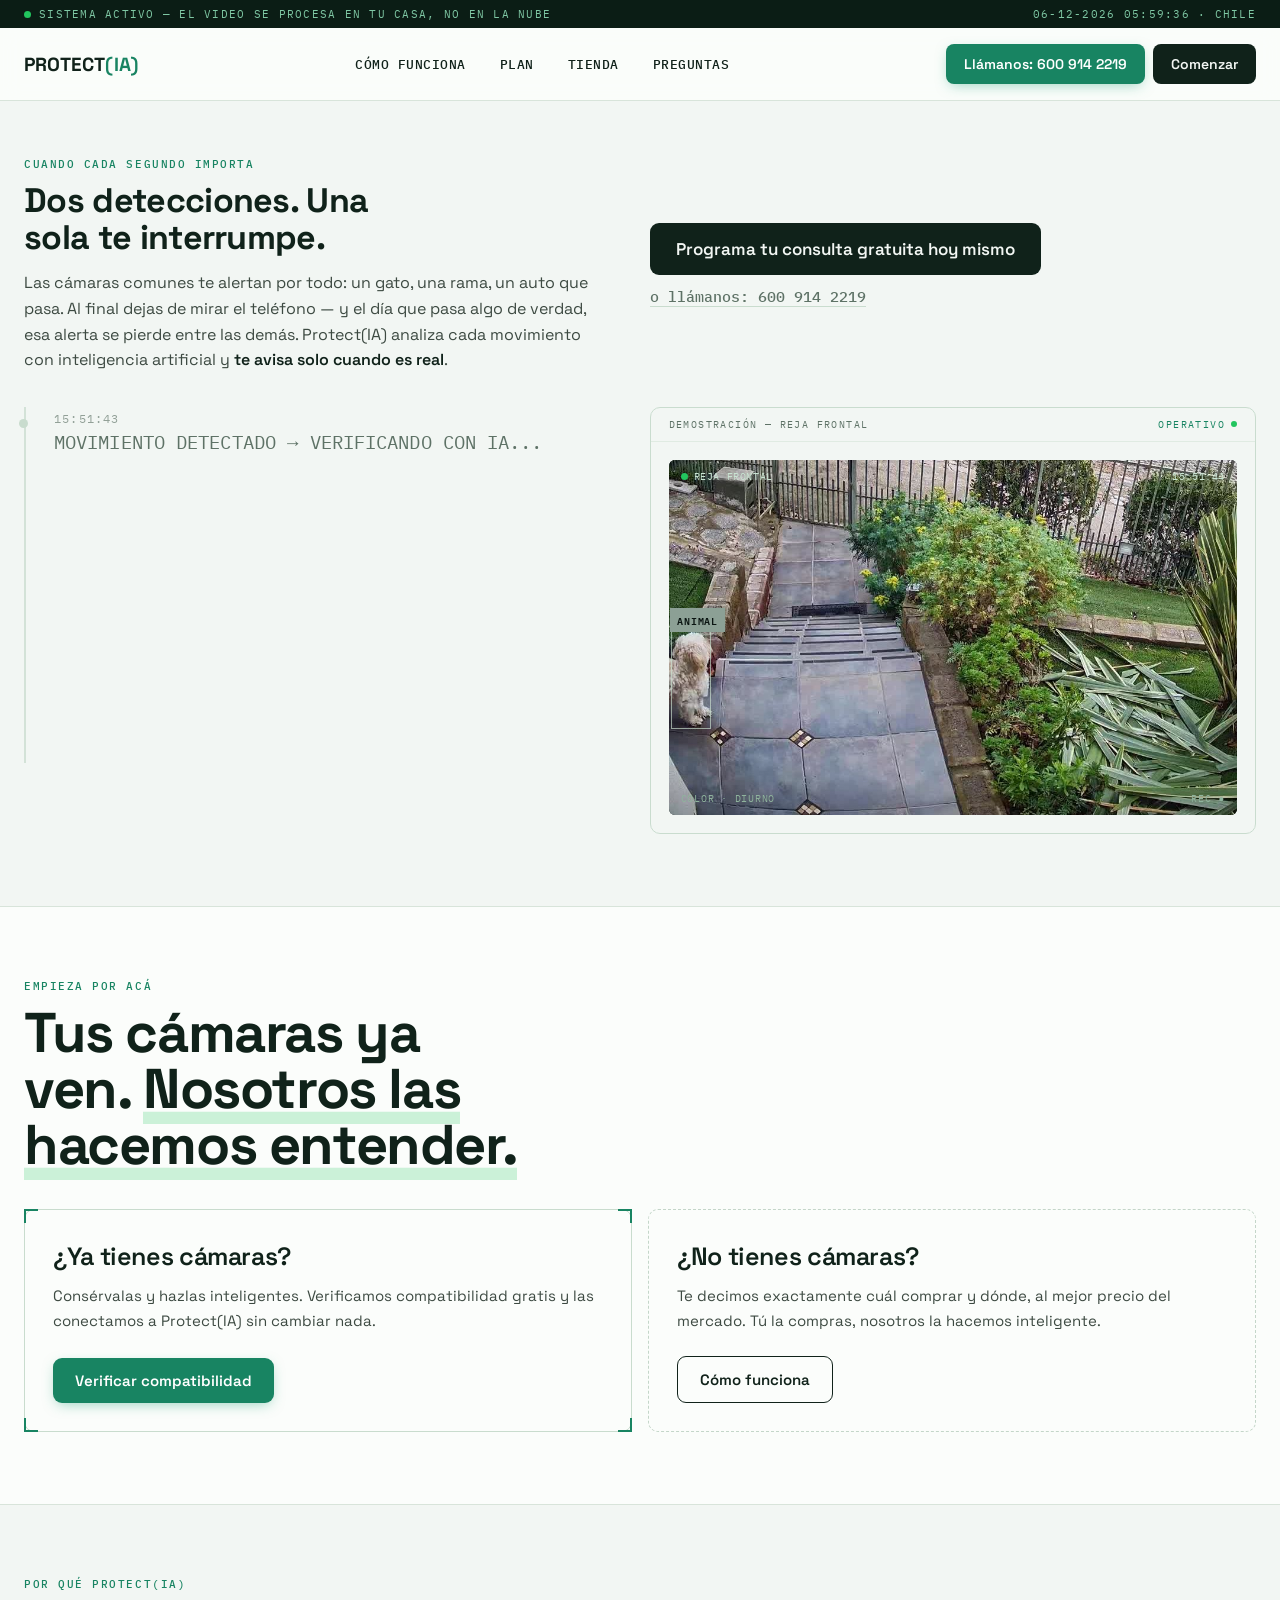
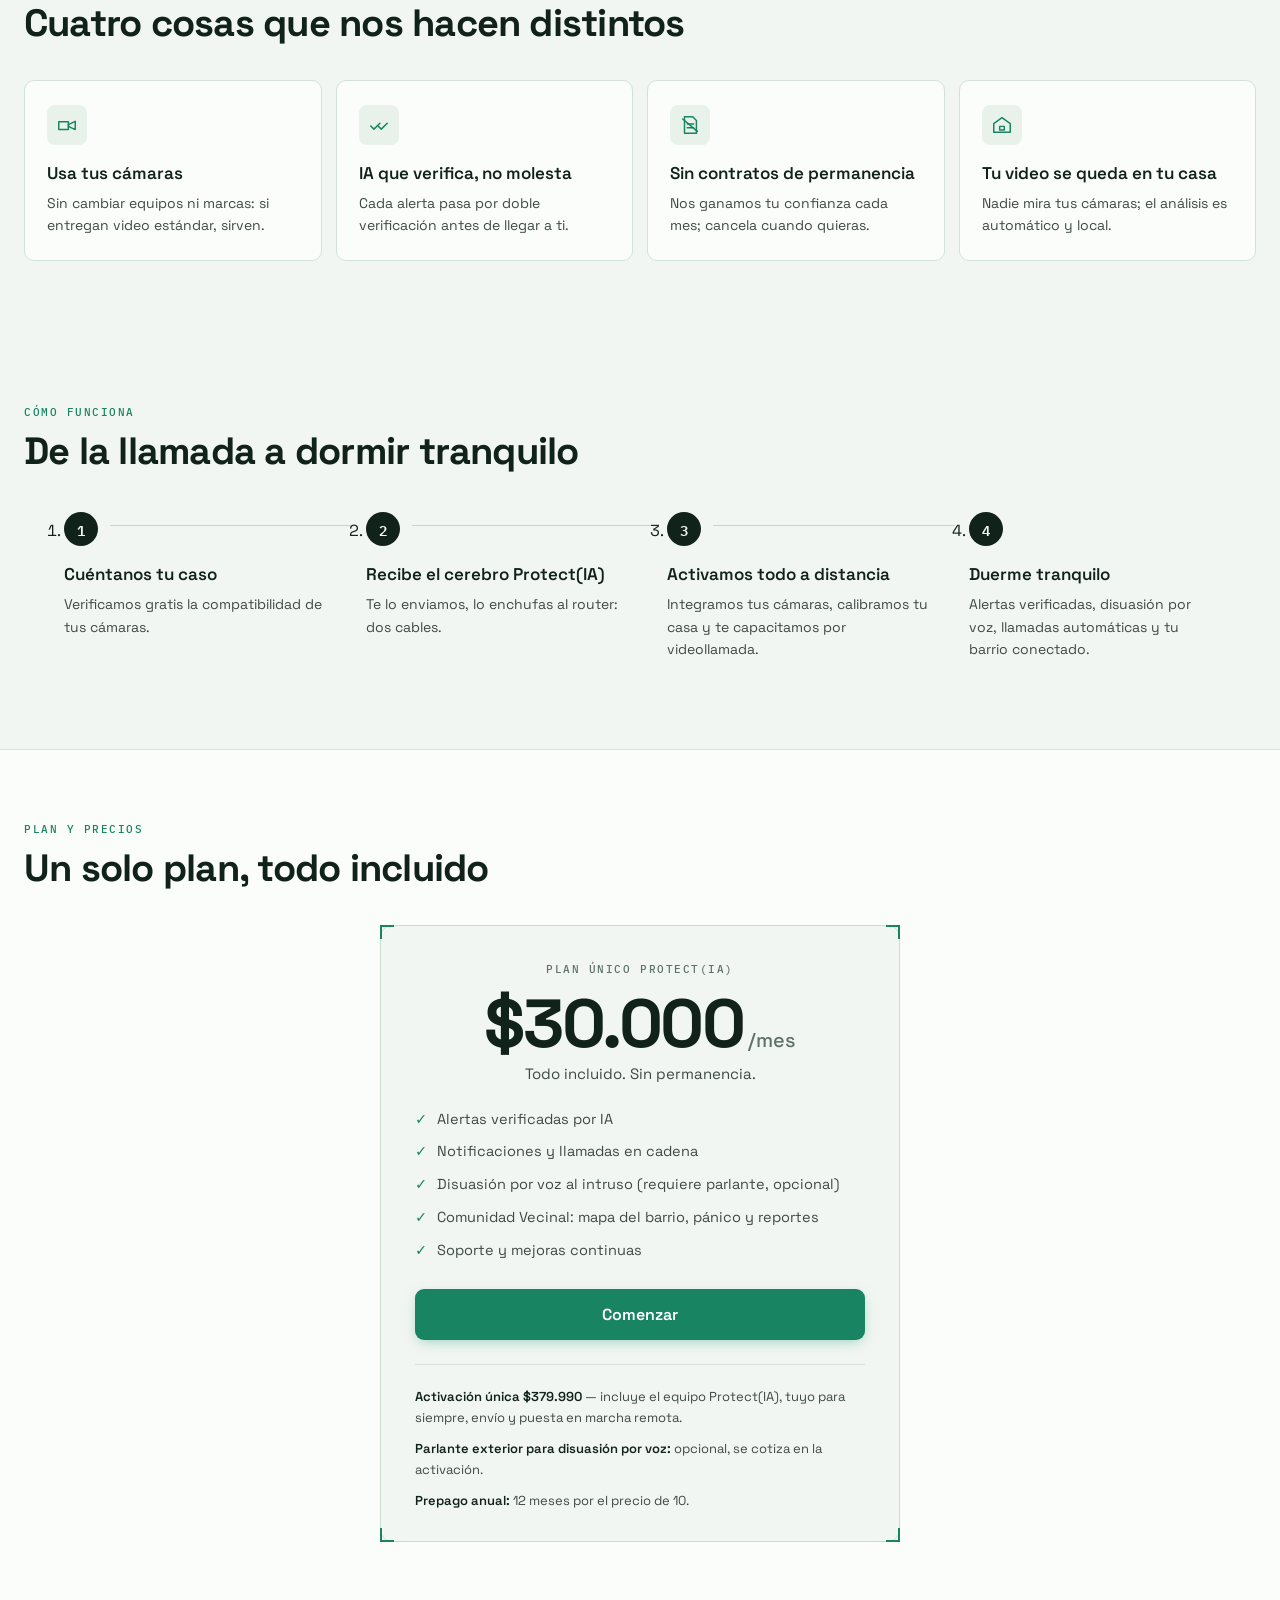
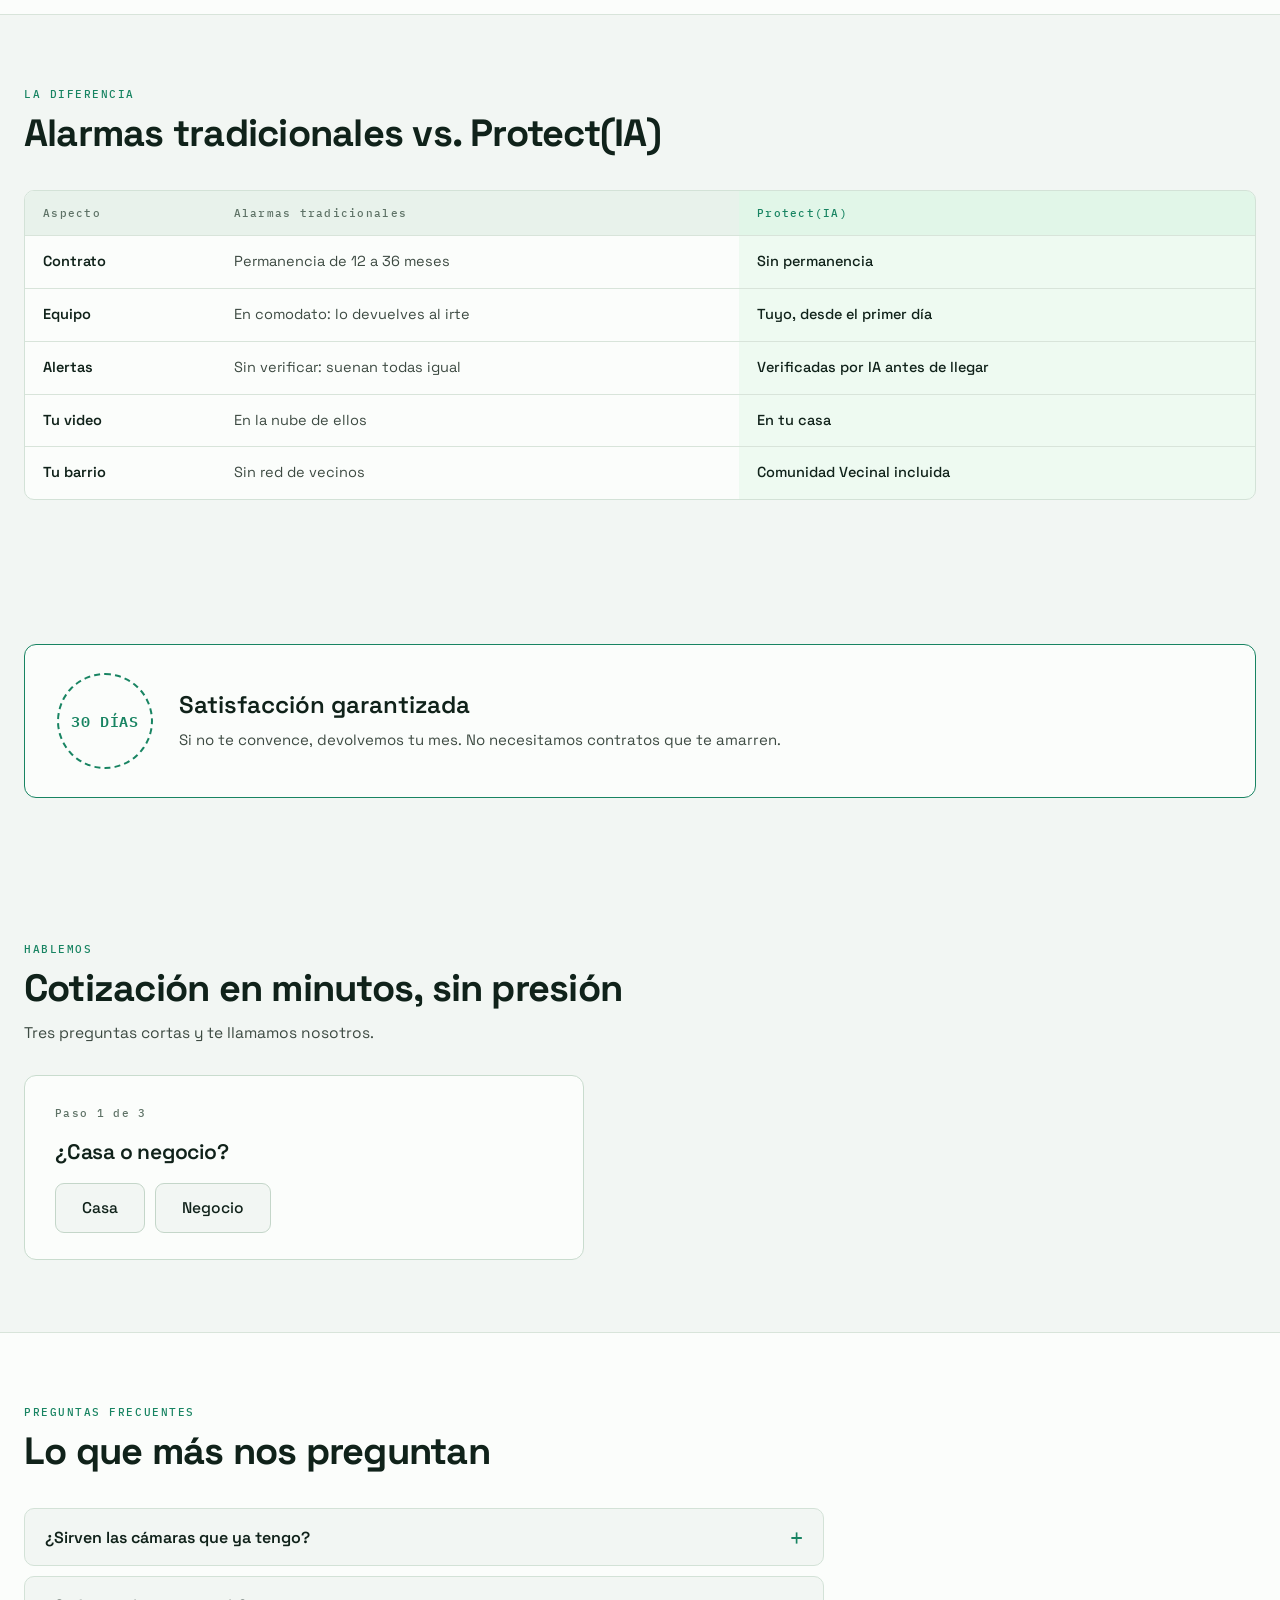
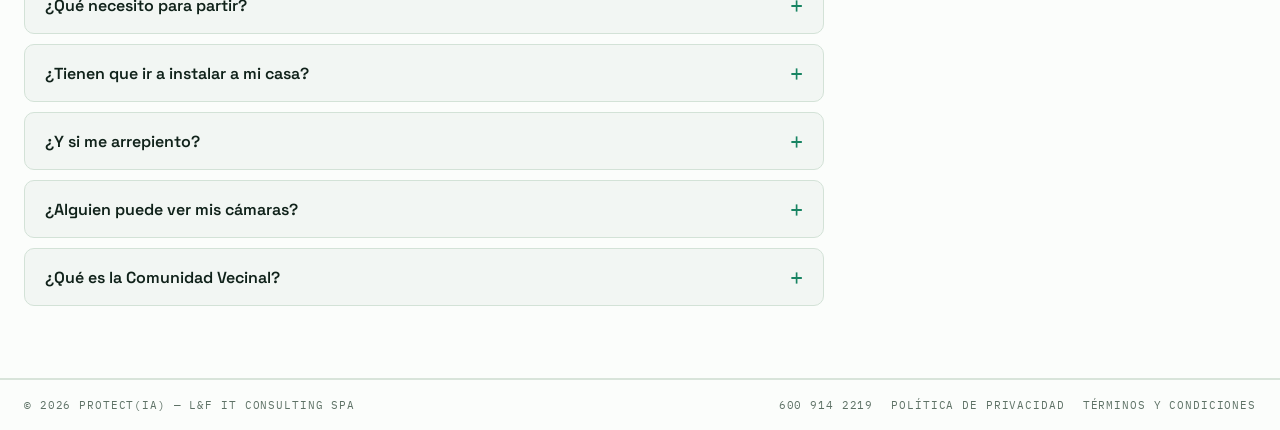
==== index.html @ 3713f342 "sitio: página Tienda + ítem en el nav, y fix del tel 600 - Nueva página tienda.html ("Cámaras compat" ====
<!DOCTYPE html>
<html lang="es">
<head>
  <meta charset="UTF-8">
  <meta name="viewport" content="width=device-width, initial-scale=1, viewport-fit=cover">

  <title>Protect(IA) — Convierte tus cámaras en un sistema que verifica y actúa</title>
  <meta name="description" content="Usa las cámaras que ya tienes. Protect(IA) verifica cada alerta con inteligencia artificial, le habla al intruso, te llama y avisa a tu barrio. $30.000 al mes, sin contratos de permanencia. El video se queda en tu casa.">

  <!-- Open Graph -->
  <meta property="og:type" content="website">
  <meta property="og:locale" content="es_CL">
  <meta property="og:site_name" content="Protect(IA)">
  <meta property="og:url" content="https://protectia.cl/">
  <meta property="og:title" content="Protect(IA) — Convierte tus cámaras en un sistema que verifica y actúa">
  <meta property="og:description" content="Conserva tus cámaras y hazlas inteligentes. Alertas verificadas por IA, disuasión por voz y llamadas automáticas. $30.000 al mes, sin permanencia.">
  <!-- TODO: reemplazar por la imagen definitiva (1200x630) -->
  <meta property="og:image" content="https://protectia.cl/img/og-protectia.jpg">

  <link rel="icon" href="img/favicon.svg" type="image/svg+xml">

  <!-- Tipografías self-hosted (SIL OFL 1.1). Ver fonts/OFL.txt y fonts/OFL-IBM-Plex.txt.
       Se precargan las tres que se usan sobre la línea de flotación; el peso 600
       de la mono lo pide el CSS y solo aparece en la etiqueta de la detección. -->
  <link rel="preload" href="fonts/space-grotesk-variable-latin.woff2"
        as="font" type="font/woff2" crossorigin>
  <link rel="preload" href="fonts/ibm-plex-mono-400-latin.woff2"
        as="font" type="font/woff2" crossorigin>
  <link rel="preload" href="fonts/ibm-plex-mono-500-latin.woff2"
        as="font" type="font/woff2" crossorigin>

  <link rel="stylesheet" href="css/styles.css">
</head>
<body>

  <!-- Franja de estado ---------------------------------------------------- -->
  <div class="franja">
    <span class="franja-estado">
      <span class="franja-punto" aria-hidden="true"></span>
      <span class="franja-texto">SISTEMA ACTIVO — EL VIDEO SE PROCESA EN TU CASA, NO EN LA NUBE</span>
    </span>
    <!-- El reloj es decorativo: no se anuncia. En móvil queda solo la hora. -->
    <span class="franja-ts" aria-hidden="true"><span class="franja-fecha"
      id="franja-fecha"></span><span id="franja-hora"></span><span
      class="franja-lugar"> · CHILE</span></span>
  </div>

  <!-- Cabecera ------------------------------------------------------------- -->
  <header class="site-header">
    <a class="logo" href="#top">PROTECT<span class="logo-ia">(IA)</span></a>

    <!-- El nav se oculta bajo 760px; el menú móvil sigue pendiente. -->
    <nav class="site-nav" aria-label="Navegación principal">
      <a class="nav-link" href="#como-funciona">CÓMO FUNCIONA</a>
      <a class="nav-link" href="#plan">PLAN</a>
      <a class="nav-link" href="/tienda.html">TIENDA</a>
      <a class="nav-link" href="#faq">PREGUNTAS</a>
    </nav>

    <div class="cabecera-acciones">
      <a class="btn-tel" href="tel:6009142219"><span class="btn-tel-rotulo">Llámanos:
        </span>600 914 2219</a>
      <a class="btn-comenzar" href="#contacto">Comenzar</a>
    </div>
  </header>

  <main id="top">

    <!-- Doble puerta de entrada --------------------------------------------
         El patrón central: cada visitante llega con una de dos situaciones y
         cada tarjeta lo lleva por su camino. La primera además deja marcada
         la respuesta en el formulario (data-camaras), para no preguntarle
         dos veces lo mismo. -->
    <section class="seccion seccion-puertas" id="puertas" aria-labelledby="puertas-titulo">
      <div class="seccion-inner">
        <p class="seccion-kicker">EMPIEZA POR ACÁ</p>
        <h1 class="seccion-titulo seccion-titulo-h1" id="puertas-titulo">
          Tus cámaras ya ven. <span class="resalte">Nosotros las hacemos entender.</span>
        </h1>

        <div class="puertas">
          <article class="puerta">
            <span class="esquina esquina-si" aria-hidden="true"></span>
            <span class="esquina esquina-sd" aria-hidden="true"></span>
            <span class="esquina esquina-ii" aria-hidden="true"></span>
            <span class="esquina esquina-id" aria-hidden="true"></span>

            <h2 class="puerta-titulo">¿Ya tienes cámaras?</h2>
            <p class="puerta-texto">
              Consérvalas y hazlas inteligentes. Verificamos compatibilidad
              gratis y las conectamos a Protect(IA) sin cambiar nada.
            </p>
            <a class="btn-puerta" href="#contacto" data-camaras="Sí">Verificar compatibilidad</a>
          </article>

          <article class="puerta puerta-alterna">
            <h2 class="puerta-titulo">¿No tienes cámaras?</h2>
            <p class="puerta-texto">
              Te decimos exactamente cuál comprar y dónde, al mejor precio del
              mercado. Tú la compras, nosotros la hacemos inteligente.
            </p>
            <a class="btn-puerta btn-puerta-plano" href="#como-funciona">Cómo funciona</a>
          </article>
        </div>
      </div>
    </section>

    <!-- Cuando cada segundo importa ----------------------------------------
         Abre la home: se ve primera aunque en el DOM vaya segunda, para que el
         <h1> de la doble puerta siga siendo el primer encabezado del documento.
         El reorden es solo visual, con `order` — ver css/styles.css.

         La pieza de cámara ya no es una simulación en CSS: son dos fotogramas
         reales de la reja frontal que se alternan, y la secuencia de eventos de
         al lado es el argumento de la sección — la diferencia entre avisar y
         verificar, mostrada en vez de explicada. -->
    <section class="seccion seccion-momento" id="momento" aria-labelledby="momento-titulo">
      <div class="seccion-inner momento-inner esc-1" id="momento-inner">

        <!-- Cabecera a todo el ancho: enmarca lo que el visitante va a ver antes
             de que empiece a moverse. -->
        <div class="momento-cab">
          <p class="seccion-kicker">CUANDO CADA SEGUNDO IMPORTA</p>
          <h2 class="seccion-titulo" id="momento-titulo">
            Dos detecciones. Una sola te interrumpe.
          </h2>
          <!-- El argumento de las "50 alertas al día" no se pierde: eran tres
               párrafos y una cita, y ahora es esta línea. El protagonista pasa a
               ser la secuencia de eventos, que lo demuestra en vez de contarlo. -->
          <p class="momento-resumen">
            Las cámaras comunes te alertan por todo: un gato, una rama, un auto que
            pasa. Al final dejas de mirar el teléfono — y el día que pasa algo de
            verdad, esa alerta se pierde entre las demás. Protect(IA) analiza cada
            movimiento con inteligencia artificial y <strong>te avisa solo cuando es
            real</strong>.
          </p>
        </div>


        <!-- La secuencia de eventos de la escena que se está mostrando. Antes vivía
             chica bajo la cámara; ahora ocupa la mitad izquierda y es lo que tiene
             que impactar. js/main.js la escribe línea a línea; estas de acá son el
             caso sin JS, y van sin hora porque sin JS no hay forma honesta de saber
             cuál corresponde.

             Son las de la ESCENA 1, que es la que el contenedor trae puesta con su
             clase esc-1. Tienen que ser la misma escena: si el <ol> describe una y
             la cámara muestra otra, sin JS se lee una contradicción. aria-hidden:
             el aria-label de la cámara ya narra las dos secuencias. -->
        <!-- El CTA ocupa la mitad derecha a la altura de la cabecera: ese hueco
             estaba vacio y es el sitio donde el visitante ya leyo de que va la
             seccion pero todavia no empezo a mirar el bucle.

             Queda uno solo. Un segundo CTA al cierre caeria pegado a los dos
             botones de la doble puerta, que es la seccion siguiente y cuyo
             "Verificar compatibilidad" lleva al mismo formulario: seria el
             tercer llamado a la accion en pantalla y media. -->
        <div class="demo-cta">
          <a class="btn-demo-cta" href="#contacto">Programa tu consulta gratuita hoy mismo</a>
          <a class="demo-cta-tel" href="tel:6009142219">o llámanos: 600 914 2219</a>
        </div>

        <ol class="linea-tiempo" id="log" aria-hidden="true">
          <li><span class="lt-txt">MOVIMIENTO DETECTADO → VERIFICANDO CON IA</span></li>
          <li class="lt-clave"><span class="lt-txt">ANIMAL · FALSA ALARMA DESCARTADA</span></li>
          <li class="lt-remate"><span class="lt-txt">NO TE INTERRUMPIMOS POR UN PERRO</span></li>
        </ol>

        <div class="demo">
          <div class="demo-cab">
          <span class="demo-id">DEMOSTRACIÓN — REJA FRONTAL</span>
          <span class="modulo-estado"><span class="modulo-estado-txt">OPERATIVO</span><span class="punto-estado" aria-hidden="true"></span></span>
          </div>

          <div class="demo-cuerpo">
            <!-- Vista de cámara: DOS escenas reales que rotan en bucle, cada una
                 con su fotograma de la reja frontal y las capas del sistema encima.
                 Los dos JPEG vienen recortados a 16:10 desde el original 4:3, lo que
                 de paso se lleva el OSD que la cámara quema en el frame —fecha arriba,
                 "Reja frontal" abajo— que si no chocaría con el del sitio.

                 La escena 2 lleva la cara difuminada de forma irrecuperable. Es una
                 persona real que pasó por la reja: al sitio va tapada, y punto. -->
            <div class="camara" id="camara" role="img"
                 aria-label="Ilustración con dos fotogramas reales de una cámara de seguridad sobre la reja frontal de una casa, que se alternan en bucle. En el primero, de día y en color, un perro claro camina por el sendero: el sistema lo encuadra en gris con la etiqueta ANIMAL, descarta la falsa alarma y no avisa a nadie. En el segundo, también de día, una persona con la cabeza difuminada está de pie en la vereda, al otro lado de la reja, junto a un auto plateado estacionado. El sistema la encuadra en ámbar con la etiqueta PERSONA —la detecta antes de que entre—, verifica que no reconoce su rostro, le emite una advertencia por voz, graba, llama al cliente y avisa a los vecinos conectados. Debajo, un registro de actividad va escribiendo cada paso de las dos escenas.">

              <!-- Dos capas de fondo superpuestas: el fundido entre escenas es un
                   cambio de opacidad entre ellas, no un cambio de background, que
                   no se puede animar. -->
              <span class="cam-fondo cam-fondo-1" aria-hidden="true"></span>
              <span class="cam-fondo cam-fondo-2" aria-hidden="true"></span>
              <span class="cam-vineta" aria-hidden="true"></span>

              <!-- Una caja por escena, con posición propia MEDIDA sobre su frame.
                   Dos cajas y no una que se mueve: son dos sujetos distintos, en
                   sitios distintos, y una transición de posición entre ellos daría
                   la idea falsa de que es el mismo que se desplazó. -->
              <span class="cam-caja cam-caja-1" aria-hidden="true">
                <span class="cam-caja-etq">ANIMAL</span>
              </span>
              <span class="cam-caja cam-caja-2" aria-hidden="true">
                <span class="cam-caja-etq">PERSONA</span>
              </span>

              <span class="cam-osd cam-osd-arriba" aria-hidden="true">
                <span class="cam-fuente"><span class="cam-punto"></span>REJA FRONTAL</span>
                <span class="cam-hora" id="cam-hora"></span>
              </span>

              <span class="cam-osd cam-osd-abajo" aria-hidden="true">
                <!-- Los dos frames son diurnos y en color (15:51 y 15:43), así que
                     el rótulo no cambia entre escenas. Y no dice "IR": ninguno de
                     los dos es infrarrojo, y decirlo describiría mal lo que se ve. -->
                <span>COLOR · DIURNO</span>
                <span class="cam-rec">REC ●</span>
              </span>
            </div>

          </div>

        </div>

      </div>
    </section>

    <!-- Cuatro pilares ------------------------------------------------------ -->
    <section class="seccion seccion-pilares" id="pilares" aria-labelledby="pilares-titulo">
      <div class="seccion-inner">
        <p class="seccion-kicker">POR QUÉ PROTECT(IA)</p>
        <h2 class="seccion-titulo" id="pilares-titulo">Cuatro cosas que nos hacen distintos</h2>

        <ul class="pilares">
          <li class="pilar">
            <!-- Los íconos son decorativos: el texto del pilar ya los dice. -->
            <span class="pilar-icono" aria-hidden="true">
              <svg viewBox="0 0 24 24" fill="none" stroke="currentColor" stroke-width="1.6"
                   stroke-linecap="round" stroke-linejoin="round">
                <path d="M3 8.5h10.5V17H3z"/>
                <path d="M13.5 11.5 21 8v9l-7.5-3.5z"/>
              </svg>
            </span>
            <h3 class="pilar-titulo">Usa tus cámaras</h3>
            <p class="pilar-texto">
              Sin cambiar equipos ni marcas: si entregan video estándar, sirven.
            </p>
          </li>

          <li class="pilar">
            <span class="pilar-icono" aria-hidden="true">
              <svg viewBox="0 0 24 24" fill="none" stroke="currentColor" stroke-width="1.6"
                   stroke-linecap="round" stroke-linejoin="round">
                <path d="M3 13l3.5 3.5L13 10"/>
                <path d="M11 13l3.5 3.5L21 10"/>
              </svg>
            </span>
            <h3 class="pilar-titulo">IA que verifica, no molesta</h3>
            <p class="pilar-texto">
              Cada alerta pasa por doble verificación antes de llegar a ti.
            </p>
          </li>

          <li class="pilar">
            <span class="pilar-icono" aria-hidden="true">
              <svg viewBox="0 0 24 24" fill="none" stroke="currentColor" stroke-width="1.6"
                   stroke-linecap="round" stroke-linejoin="round">
                <path d="M6 3h9l4 4v14H6z"/>
                <path d="M9 11h7M9 15h7"/>
                <path d="M4 5.5 20 19"/>
              </svg>
            </span>
            <h3 class="pilar-titulo">Sin contratos de permanencia</h3>
            <p class="pilar-texto">
              Nos ganamos tu confianza cada mes; cancela cuando quieras.
            </p>
          </li>

          <li class="pilar">
            <span class="pilar-icono" aria-hidden="true">
              <svg viewBox="0 0 24 24" fill="none" stroke="currentColor" stroke-width="1.6"
                   stroke-linecap="round" stroke-linejoin="round">
                <path d="M3 10.5 12 4l9 6.5V20H3z"/>
                <path d="M9.5 13.5h5v4h-5z"/>
              </svg>
            </span>
            <h3 class="pilar-titulo">Tu video se queda en tu casa</h3>
            <p class="pilar-texto">
              Nadie mira tus cámaras; el análisis es automático y local.
            </p>
          </li>
        </ul>
      </div>
    </section>

    <!-- Cómo funciona ------------------------------------------------------- -->
    <section class="seccion seccion-pasos" id="como-funciona" aria-labelledby="pasos-titulo">
      <div class="seccion-inner">
        <p class="seccion-kicker">CÓMO FUNCIONA</p>
        <h2 class="seccion-titulo" id="pasos-titulo">De la llamada a dormir tranquilo</h2>

        <ol class="pasos">
          <li class="paso">
            <span class="paso-n" aria-hidden="true">1</span>
            <h3 class="paso-titulo">Cuéntanos tu caso</h3>
            <p class="paso-texto">
              Verificamos gratis la compatibilidad de tus cámaras.
            </p>
          </li>
          <li class="paso">
            <span class="paso-n" aria-hidden="true">2</span>
            <h3 class="paso-titulo">Recibe el cerebro Protect(IA)</h3>
            <p class="paso-texto">
              Te lo enviamos, lo enchufas al router: dos cables.
            </p>
          </li>
          <li class="paso">
            <span class="paso-n" aria-hidden="true">3</span>
            <h3 class="paso-titulo">Activamos todo a distancia</h3>
            <p class="paso-texto">
              Integramos tus cámaras, calibramos tu casa y te capacitamos por
              videollamada.
            </p>
          </li>
          <li class="paso">
            <span class="paso-n" aria-hidden="true">4</span>
            <h3 class="paso-titulo">Duerme tranquilo</h3>
            <p class="paso-texto">
              Alertas verificadas, disuasión por voz, llamadas automáticas y tu
              barrio conectado.
            </p>
          </li>
        </ol>
      </div>
    </section>

    <!-- Plan y precios ------------------------------------------------------ -->
    <section class="seccion seccion-plan" id="plan" aria-labelledby="plan-titulo">
      <div class="seccion-inner">
        <p class="seccion-kicker">PLAN Y PRECIOS</p>
        <h2 class="seccion-titulo" id="plan-titulo">Un solo plan, todo incluido</h2>

        <article class="tarjeta-plan">
          <span class="esquina esquina-si" aria-hidden="true"></span>
          <span class="esquina esquina-sd" aria-hidden="true"></span>
          <span class="esquina esquina-ii" aria-hidden="true"></span>
          <span class="esquina esquina-id" aria-hidden="true"></span>

          <p class="plan-rotulo">PLAN ÚNICO PROTECT(IA)</p>

          <p class="plan-precio">
            <span class="plan-monto">$30.000</span><span class="plan-periodo">/mes</span>
          </p>
          <p class="plan-bajada">Todo incluido. Sin permanencia.</p>

          <ul class="plan-lista">
            <li>Alertas verificadas por IA</li>
            <li>Notificaciones y llamadas en cadena</li>
            <li>Disuasión por voz al intruso (requiere parlante, opcional)</li>
            <li>Comunidad Vecinal: mapa del barrio, pánico y reportes</li>
            <li>Soporte y mejoras continuas</li>
          </ul>

          <a class="btn-plan" href="#contacto">Comenzar</a>

          <ul class="plan-extras">
            <li>
              <strong>Activación única $379.990</strong> — incluye el equipo
              Protect(IA), tuyo para siempre, envío y puesta en marcha remota.
            </li>
            <li>
              <strong>Parlante exterior para disuasión por voz:</strong> opcional,
              se cotiza en la activación.
            </li>
            <li>
              <strong>Prepago anual:</strong> 12 meses por el precio de 10.
            </li>
          </ul>
        </article>
      </div>
    </section>

    <!-- Comparación --------------------------------------------------------- -->
    <section class="seccion seccion-comparacion" aria-labelledby="comparacion-titulo">
      <div class="seccion-inner">
        <p class="seccion-kicker">LA DIFERENCIA</p>
        <h2 class="seccion-titulo" id="comparacion-titulo">
          Alarmas tradicionales vs. Protect(IA)
        </h2>

        <!-- El contenedor scrollea en horizontal por si la tabla no cabe; bajo
             760px además cada fila se apila y los data-col hacen de rótulo. -->
        <div class="tabla-marco">
          <table class="tabla-comp">
            <caption class="visualmente-oculto">
              Comparación entre las alarmas tradicionales y Protect(IA) en cinco aspectos.
            </caption>
            <thead>
              <tr>
                <th scope="col">Aspecto</th>
                <th scope="col">Alarmas tradicionales</th>
                <th scope="col" class="col-nuestra">Protect(IA)</th>
              </tr>
            </thead>
            <tbody>
              <tr>
                <th scope="row">Contrato</th>
                <td data-col="Alarmas tradicionales">Permanencia de 12 a 36 meses</td>
                <td data-col="Protect(IA)" class="col-nuestra">Sin permanencia</td>
              </tr>
              <tr>
                <th scope="row">Equipo</th>
                <td data-col="Alarmas tradicionales">En comodato: lo devuelves al irte</td>
                <td data-col="Protect(IA)" class="col-nuestra">Tuyo, desde el primer día</td>
              </tr>
              <tr>
                <th scope="row">Alertas</th>
                <td data-col="Alarmas tradicionales">Sin verificar: suenan todas igual</td>
                <td data-col="Protect(IA)" class="col-nuestra">Verificadas por IA antes de llegar</td>
              </tr>
              <tr>
                <th scope="row">Tu video</th>
                <td data-col="Alarmas tradicionales">En la nube de ellos</td>
                <td data-col="Protect(IA)" class="col-nuestra">En tu casa</td>
              </tr>
              <tr>
                <th scope="row">Tu barrio</th>
                <td data-col="Alarmas tradicionales">Sin red de vecinos</td>
                <td data-col="Protect(IA)" class="col-nuestra">Comunidad Vecinal incluida</td>
              </tr>
            </tbody>
          </table>
        </div>
      </div>
    </section>

    <!-- Garantía ------------------------------------------------------------ -->
    <section class="seccion seccion-garantia" aria-labelledby="garantia-titulo">
      <div class="seccion-inner">
        <div class="garantia">
          <p class="garantia-sello">30 DÍAS</p>
          <div>
            <h2 class="garantia-titulo" id="garantia-titulo">Satisfacción garantizada</h2>
            <p class="garantia-texto">
              Si no te convence, devolvemos tu mes. No necesitamos contratos que
              te amarren.
            </p>
          </div>
        </div>
      </div>
    </section>

    <!-- Contacto ------------------------------------------------------------ -->
    <section class="seccion seccion-contacto" id="contacto" aria-labelledby="contacto-titulo">
      <div class="seccion-inner">
        <p class="seccion-kicker">HABLEMOS</p>
        <h2 class="seccion-titulo" id="contacto-titulo">Cotización en minutos, sin presión</h2>
        <p class="contacto-bajada">Tres preguntas cortas y te llamamos nosotros.</p>

        <!-- Sin JS los tres pasos se ven de corrido y el formulario sigue
             siendo legible; js/main.js le agrega .wizard-activo y recién ahí
             se muestra un paso a la vez. -->
        <form class="wizard" id="wizard" novalidate>
          <p class="wizard-progreso" id="wizard-progreso" hidden>Paso 1 de 3</p>

          <fieldset class="wizard-paso" data-paso="1">
            <legend class="wizard-pregunta">¿Casa o negocio?</legend>
            <div class="wizard-opciones">
              <label class="opcion">
                <input type="radio" name="tipo" value="Casa">
                <span class="opcion-cara">Casa</span>
              </label>
              <label class="opcion">
                <input type="radio" name="tipo" value="Negocio">
                <span class="opcion-cara">Negocio</span>
              </label>
            </div>
          </fieldset>

          <fieldset class="wizard-paso" data-paso="2">
            <legend class="wizard-pregunta">¿Tienes cámaras instaladas?</legend>
            <div class="wizard-opciones">
              <label class="opcion">
                <input type="radio" name="camaras" value="Sí">
                <span class="opcion-cara">Sí</span>
              </label>
              <label class="opcion">
                <input type="radio" name="camaras" value="No">
                <span class="opcion-cara">No</span>
              </label>
            </div>
            <button type="button" class="wizard-atras" data-atras>← Volver</button>
          </fieldset>

          <fieldset class="wizard-paso" data-paso="3">
            <legend class="wizard-pregunta">¿Cómo te contactamos?</legend>

            <div class="campo">
              <label for="campo-nombre">Nombre</label>
              <input type="text" id="campo-nombre" name="nombre" autocomplete="name"
                     required maxlength="60" placeholder="Tu nombre">
            </div>

            <div class="campo">
              <label for="campo-comuna">Comuna</label>
              <input type="text" id="campo-comuna" name="comuna"
                     autocomplete="address-level2"
                     required maxlength="60" placeholder="Dónde está la propiedad">
            </div>

            <div class="campo">
              <label for="campo-telefono">Teléfono</label>
              <input type="tel" id="campo-telefono" name="telefono" autocomplete="tel"
                     required maxlength="20" inputmode="tel" placeholder="+56 9 ...">
            </div>

            <!-- Opcional de verdad: sin `required`, y el paréntesis en la
                 etiqueta para que se sepa antes de llegar al campo. El
                 type="email" no lo vuelve obligatorio —vacío es válido— pero sí
                 hace que reportValidity() atrape el typo antes de enviar. El
                 backend igual tolera una dirección mala: guarda el lead sin
                 email en vez de perderlo. -->
            <div class="campo">
              <label for="campo-email">Email (opcional)</label>
              <input type="email" id="campo-email" name="email" autocomplete="email"
                     maxlength="120" inputmode="email"
                     placeholder="Si prefieres que te escribamos">
            </div>

            <!-- Trampa para bots: un humano nunca la ve ni la llena. Queda
                 puesta desde ya para que, cuando se conecte el envío, no haya
                 que volver a tocar el marcado. -->
            <div class="trampa" aria-hidden="true">
              <label for="campo-empresa">No llenar</label>
              <input type="text" id="campo-empresa" name="empresa" tabindex="-1" autocomplete="off">
            </div>

            <div class="wizard-cierre">
              <button type="submit" class="btn-enviar" id="wizard-enviar" disabled>
                Pedir mi cotización
              </button>
              <button type="button" class="wizard-atras" data-atras>← Volver</button>
            </div>

            <!-- Nota de respaldo. Aparece en dos casos, y por eso el texto no
                 nombra ninguno: sin JavaScript —el botón nace `disabled` en el
                 marcado y lo habilita js/main.js— y con ENDPOINT_LEADS en null.
                 En ambos la salida es la misma, el teléfono. Con el envío
                 activo js/main.js la oculta, y la reutiliza para el acuse de
                 recibo y para el mensaje del 429. -->
            <p class="wizard-nota" id="wizard-nota">
              El envío directo no está disponible en este momento. Llámanos al
              <a href="tel:6009142219">600 914 2219</a>: te contesta
              Catalina, nuestra asistente con IA, a cualquier hora.
            </p>

            <a class="btn-llamar" href="tel:6009142219">
              <span class="btn-llamar-punto" aria-hidden="true"></span>Llamar al 600 914 2219
            </a>
          </fieldset>
        </form>
      </div>
    </section>

    <!-- Preguntas frecuentes ------------------------------------------------ -->
    <section class="seccion seccion-faq" id="faq" aria-labelledby="faq-titulo">
      <div class="seccion-inner">
        <p class="seccion-kicker">PREGUNTAS FRECUENTES</p>
        <h2 class="seccion-titulo" id="faq-titulo">Lo que más nos preguntan</h2>

        <!-- <details> nativo: sin JS y accesible por defecto. -->
        <div class="faq">
          <details class="faq-item">
            <summary class="faq-pregunta">¿Sirven las cámaras que ya tengo?</summary>
            <div class="faq-respuesta">
              <p>
                Casi siempre. Si tus cámaras entregan video estándar por la red
                de tu casa, Protect(IA) las conecta sin cambiar equipos ni
                marcas. Antes de que pagues nada verificamos la compatibilidad
                gratis: nos cuentas qué tienes y te respondemos.
              </p>
            </div>
          </details>

          <details class="faq-item">
            <summary class="faq-pregunta">¿Qué necesito para partir?</summary>
            <div class="faq-respuesta">
              <p>
                Dos cosas: internet en la casa y cámaras. Nada más. Si todavía
                no tienes cámaras, te decimos exactamente cuál comprar y dónde,
                al mejor precio del mercado; tú la compras y nosotros la hacemos
                inteligente.
              </p>
            </div>
          </details>

          <details class="faq-item">
            <summary class="faq-pregunta">¿Tienen que ir a instalar a mi casa?</summary>
            <div class="faq-respuesta">
              <p>
                No. Instalación no hay: te enviamos el equipo Protect(IA), lo
                enchufas al router — dos cables — y de ahí lo hacemos todo a
                distancia. Integramos tus cámaras, calibramos tu casa y te
                capacitamos por videollamada.
              </p>
            </div>
          </details>

          <details class="faq-item">
            <summary class="faq-pregunta">¿Y si me arrepiento?</summary>
            <div class="faq-respuesta">
              <p>
                Tienes 30 días. Si no te convence, devolvemos tu mes. Y como no
                hay contrato de permanencia, puedes cancelar cuando quieras: nos
                ganamos tu confianza mes a mes.
              </p>
            </div>
          </details>

          <details class="faq-item">
            <summary class="faq-pregunta">¿Alguien puede ver mis cámaras?</summary>
            <div class="faq-respuesta">
              <p>
                No. Nadie mira tus cámaras: el análisis es automático y ocurre
                dentro de tu casa, en tu propio equipo. Tu video no se va a una
                nube ajena ni pasa por los ojos de un operador en una central.
              </p>
            </div>
          </details>

          <details class="faq-item">
            <summary class="faq-pregunta">¿Qué es la Comunidad Vecinal?</summary>
            <div class="faq-respuesta">
              <p>
                Es la red de tu barrio, incluida en el plan: un mapa del sector,
                botón de pánico y reportes entre vecinos verificados. Cuando
                Protect(IA) confirma algo real en tu casa, tus vecinos se
                enteran al tiro.
              </p>
            </div>
          </details>
        </div>
      </div>
    </section>

  </main>

  <footer class="site-footer">
    <div class="footer-inner">
      <span>© 2026 PROTECT(IA) — L&amp;F IT CONSULTING SPA</span>
      <span class="footer-enlaces">
        <a href="tel:6009142219">600 914 2219</a>
        <a href="/privacidad.html">POLÍTICA DE PRIVACIDAD</a>
        <!-- TODO: los términos siguen pendientes; hoy son un marcador sin destino. -->
        <a href="#" aria-disabled="true">TÉRMINOS Y CONDICIONES</a>
      </span>
    </div>
  </footer>

  <!-- Barra fija solo móvil -->
  <a class="barra-movil" href="tel:6009142219">
    <span class="barra-movil-titulo">Llamar al 600 914 2219</span>
    <span class="barra-movil-nota">TE CONTESTA CATALINA, NUESTRA IA</span>
  </a>

  <script src="js/main.js"></script>
</body>
</html>
---- css/styles.css ----
/* ==========================================================================
   Protect(IA) — sistema vivo
   Traducción del spec visual. Los valores del spec son de escritorio, así que
   la base es escritorio y los quiebres van con max-width, igual que el spec:
     mob  ≤ 760px
     mid  ≤ 1120px  (incluye mob)
   Sin JS de layout.
   ========================================================================== */

/* Tipografías self-hosted. Ambas SIL OFL 1.1 — ver fonts/OFL.txt (Space
   Grotesk) y fonts/OFL-IBM-Plex.txt (IBM Plex Mono). Subset latin, el mismo
   unicode-range que sirve Google Fonts. */

@font-face {
  font-family: "Space Grotesk";
  src: url("../fonts/space-grotesk-variable-latin.woff2") format("woff2");
  font-weight: 300 700;
  font-style: normal;
  font-display: swap;
  unicode-range: U+0000-00FF, U+0131, U+0152-0153, U+02BB-02BC, U+02C6, U+02DA,
                 U+02DC, U+0304, U+0308, U+0329, U+2000-206F, U+20AC, U+2122,
                 U+2191, U+2193, U+2212, U+2215, U+FEFF, U+FFFD;
}

@font-face {
  font-family: "IBM Plex Mono";
  src: url("../fonts/ibm-plex-mono-400-latin.woff2") format("woff2");
  font-weight: 400;
  font-style: normal;
  font-display: swap;
  unicode-range: U+0000-00FF, U+0131, U+0152-0153, U+02BB-02BC, U+02C6, U+02DA,
                 U+02DC, U+0304, U+0308, U+0329, U+2000-206F, U+20AC, U+2122,
                 U+2191, U+2193, U+2212, U+2215, U+FEFF, U+FFFD;
}

@font-face {
  font-family: "IBM Plex Mono";
  src: url("../fonts/ibm-plex-mono-500-latin.woff2") format("woff2");
  font-weight: 500;
  font-style: normal;
  font-display: swap;
  unicode-range: U+0000-00FF, U+0131, U+0152-0153, U+02BB-02BC, U+02C6, U+02DA,
                 U+02DC, U+0304, U+0308, U+0329, U+2000-206F, U+20AC, U+2122,
                 U+2191, U+2193, U+2212, U+2215, U+FEFF, U+FFFD;
}

@font-face {
  font-family: "IBM Plex Mono";
  src: url("../fonts/ibm-plex-mono-600-latin.woff2") format("woff2");
  font-weight: 600;
  font-style: normal;
  font-display: swap;
  unicode-range: U+0000-00FF, U+0131, U+0152-0153, U+02BB-02BC, U+02C6, U+02DA,
                 U+02DC, U+0304, U+0308, U+0329, U+2000-206F, U+20AC, U+2122,
                 U+2191, U+2193, U+2212, U+2215, U+FEFF, U+FFFD;
}

:root {
  /* Paleta */
  --fondo: #F2F6F3;
  --tinta: #10221A;
  /* Verde de marca oscurecido para que los botones pasen AA. Con el anterior
     (#1D9E75) el texto blanco daba 3.39:1 y hacen falta 4.5 — fallaban los
     cuatro botones verdes del sitio: btn-tel, btn-puerta, btn-plan y btn-enviar.
     Ahora dan 4.65:1. El hover baja lo mismo que bajaba antes (5,1% de
     luminosidad) y llega a 6.21:1.
     De paso el verde como TEXTO sobre tarjeta pasa de 3.31 a 4.55:1; sobre el
     fondo base se queda en 4.26 y sigue sin llegar — ver nota abajo. */
  --verde: #188462;
  --verde-oscuro: #146E52;
  --verde-vivo: #22C55E;
  --ambar: #F59E0B;
  --tarjeta: #FBFDFB;

  --texto: #3D4A42;
  --texto-mono: #5E7266;

  --linea: #D8E4DA;
  --linea-modulo: #D3E2D7;
  --linea-modulo-fuerte: #C9DCCE;
  --linea-cab: #E0EBE2;
  --linea-chip: #C4D6C9;
  --chip-accesorio: #E8F2EB;

  --franja-fondo: #0B1D15;
  --franja-texto: #7FC8A4;

  /* Tipografía */
  --fuente: "Space Grotesk", ui-sans-serif, system-ui, -apple-system,
            "Segoe UI", Roboto, "Helvetica Neue", Arial, sans-serif;
  --mono: "IBM Plex Mono", ui-monospace, SFMono-Regular, Menlo, Consolas,
          "Liberation Mono", monospace;

  --ancho-max: 1280px;
}

/* Reset mínimo -------------------------------------------------------------- */

*,
*::before,
*::after {
  box-sizing: border-box;
}

html {
  scroll-behavior: smooth;
}

body {
  margin: 0;
  background: var(--fondo);
  color: var(--tinta);
  font-family: var(--fuente);
  -webkit-font-smoothing: antialiased;
}

h1, h2, p, ul {
  margin: 0;
}

ul {
  padding: 0;
  list-style: none;
}

a {
  color: inherit;
  text-decoration: none;
}

a:hover {
  color: var(--verde);
}

a:focus-visible {
  outline: 2px solid var(--verde);
  outline-offset: 3px;
  border-radius: 4px;
}

::selection {
  background: rgba(34, 197, 94, 0.25);
}

/* El ancla no queda bajo la cabecera pegajosa */
.seccion,
.site-footer {
  scroll-margin-top: 80px;
}

@keyframes blink {
  0%, 100% { opacity: 1; }
  50%      { opacity: 0.25; }
}

/* Franja de estado ---------------------------------------------------------- */

.franja {
  display: flex;
  justify-content: space-between;
  align-items: center;
  background: var(--franja-fondo);
  color: var(--franja-texto);
  /* las laterales respetan el notch en horizontal (viewport-fit=cover) */
  padding: 7px max(24px, env(safe-area-inset-right, 0px))
           7px max(24px, env(safe-area-inset-left, 0px));
  font: 10.5px var(--mono);
  letter-spacing: 0.12em;
}

.franja-estado {
  display: flex;
  align-items: center;
  gap: 8px;
  min-width: 0;
}

.franja-punto {
  flex: none;
  width: 7px;
  height: 7px;
  border-radius: 50%;
  background: var(--verde-vivo);
  animation: blink 1.8s infinite;
}

.franja-texto {
  white-space: nowrap;
  overflow: hidden;
  text-overflow: ellipsis;
}

.franja-ts {
  flex: none;
  white-space: nowrap;
  margin-left: 16px;
  font-variant-numeric: tabular-nums;
}

/* Cabecera ------------------------------------------------------------------ */

.site-header {
  position: sticky;
  top: 0;
  z-index: 40;
  display: flex;
  align-items: center;
  justify-content: space-between;
  gap: 12px;
  padding: 16px max(24px, env(safe-area-inset-right, 0px))
           16px max(24px, env(safe-area-inset-left, 0px));
  border-bottom: 1px solid var(--linea);
  background: rgba(251, 253, 251, 0.92);
  backdrop-filter: blur(10px);
  -webkit-backdrop-filter: blur(10px);
}

.logo {
  font-weight: 700;
  font-size: 19px;
  letter-spacing: 0.01em;
}

.logo-ia {
  color: var(--verde);
}

.site-nav {
  display: flex;
  gap: 6px;
  font: 500 12.5px var(--mono);
  letter-spacing: 0.04em;
}

.nav-link {
  padding: 8px 14px;
  border-radius: 6px;
}

.nav-link:hover {
  background: #E3EEE6;
  color: var(--tinta);
}

.btn-tel {
  flex: none;
  font-weight: 600;
  font-size: 14px;
  background: var(--verde);
  color: #fff;
  padding: 11px 18px;
  border-radius: 8px;
  box-shadow: 0 4px 14px -4px rgba(29, 158, 117, 0.5);
}

.btn-tel:hover {
  background: var(--verde-oscuro);
  color: #fff;
}

/* Teléfono y "Comenzar" van juntos y no se separan: el número tiene que
   quedar a la vista en todo el scroll (la cabecera es sticky). */
.cabecera-acciones {
  flex: none;
  display: flex;
  align-items: center;
  gap: 8px;
}

.btn-comenzar {
  flex: none;
  font-weight: 600;
  font-size: 14px;
  background: var(--tinta);
  color: var(--fondo);
  padding: 11px 18px;
  border-radius: 8px;
}

.btn-comenzar:hover {
  background: #1B3226;
  color: var(--fondo);
}

/* Secciones — el esqueleto de la home ---------------------------------------
   Todo el largo de la página son secciones apiladas del mismo ancho útil. El
   ritmo lo dan .seccion (aire vertical) y .seccion-inner (ancho y laterales
   con área segura), así ninguna sección inventa su propia caja. */

.seccion {
  padding: 72px 0;
}

.seccion-inner {
  max-width: var(--ancho-max);
  margin: 0 auto;
  padding: 0 max(24px, env(safe-area-inset-right, 0px))
           0 max(24px, env(safe-area-inset-left, 0px));
}

/* Las secciones alternan fondo para que se lean como bloques distintos sin
   necesidad de líneas divisorias.

   La demo abre la home, así que va sobre el fondo base como cualquier hero, y
   el bloque de la doble puerta —que ahora es el segundo— toma el tratamiento de
   tarjeta. Antes era al revés; al intercambiarlas también se intercambia esto,
   si no la página abriría con el bloque "hundido" y seguiría con tres secciones
   seguidas del mismo color. */
.seccion-puertas,
.seccion-plan,
.seccion-faq {
  background: var(--tarjeta);
  border-top: 1px solid var(--linea);
  border-bottom: 1px solid var(--linea);
}

/* Reorden SOLO visual -------------------------------------------------------
   La demo se ve primera, pero en el DOM sigue segunda. Es a propósito:

   - el <h1> real ("Tus cámaras ya ven...") sigue siendo el primer encabezado
     del documento, que es lo que leen los lectores de pantalla y lo que indexa
     un buscador;
   - el visitante ve primero la demo, que es lo que tiene que impactar.

   Se hace con `order` sobre <main> convertido en columna flex. Las demás
   secciones se quedan en order:0 y conservan su orden del DOM entre ellas.

   CAVEAT conocido de reordenar con CSS: el foco del teclado sigue el DOM, no lo
   que se ve. Acá el costo es nulo porque la demo NO tiene nada enfocable —es
   imagen y texto— así que no hay ningún salto de foco hacia atrás. Si alguna
   vez se le agrega un botón, esto hay que replantearlo. */
main {
  display: flex;
  flex-direction: column;
}

.seccion-momento {
  order: -1;
  padding-top: 56px;
  border-top: 0;
}

.seccion-kicker {
  font: 500 11px var(--mono);
  letter-spacing: 0.14em;
  color: var(--verde);
  margin-bottom: 12px;
}

.seccion-titulo {
  font-size: 38px;
  line-height: 1.08;
  letter-spacing: -0.02em;
  font-weight: 700;
  margin-bottom: 36px;
  text-wrap: balance;
}

/* El h1 de la doble puerta pesa más que el resto de los títulos. */
.seccion-titulo-h1 {
  font-size: 56px;
  line-height: 1.0;
  letter-spacing: -0.025em;
  max-width: 15ch;
}

.resalte {
  box-shadow: inset 0 -0.22em 0 rgba(34, 197, 94, 0.22);
}

.parrafo {
  margin: 0 0 18px;
  font-size: 15.5px;
  line-height: 1.68;
  color: var(--texto);
  text-wrap: pretty;
}

.parrafo-destacado {
  margin-bottom: 0;
  color: var(--tinta);
  font-weight: 500;
  border-left: 2px solid var(--verde);
  padding-left: 14px;
}

/* Para el <caption> de la tabla: lo necesita un lector de pantalla, no la vista. */
.visualmente-oculto {
  position: absolute;
  width: 1px;
  height: 1px;
  padding: 0;
  margin: -1px;
  overflow: hidden;
  clip-path: inset(50%);
  white-space: nowrap;
}

/* Doble puerta de entrada ---------------------------------------------------
   Dos caminos lado a lado, del mismo peso visual: quien llega se reconoce en
   uno de los dos y sigue por ahí. Bajo 760px se apilan. */

.puertas {
  display: grid;
  grid-template-columns: repeat(2, minmax(0, 1fr));
  gap: 16px;
}

.puerta {
  position: relative;
  display: flex;
  flex-direction: column;
  align-items: flex-start;
  background: var(--tarjeta);
  border: 1px solid var(--linea-modulo-fuerte);
  border-radius: 10px;
  padding: 30px 28px 28px;
  transition: border-color 0.2s;
}

.puerta:hover {
  border-color: var(--verde);
}

.puerta-alterna {
  background: transparent;
  border-style: dashed;
  border-color: var(--linea-chip);
}

.puerta-titulo {
  font-size: 25px;
  font-weight: 600;
  letter-spacing: -0.015em;
  margin-bottom: 12px;
}

.puerta-texto {
  font-size: 15px;
  line-height: 1.65;
  color: var(--texto);
  /* empuja el botón al pie de la tarjeta para que ambos queden alineados */
  flex: 1;
  margin-bottom: 22px;
  text-wrap: pretty;
}

.btn-puerta {
  font-weight: 600;
  font-size: 15px;
  background: var(--verde);
  color: #fff;
  padding: 13px 22px;
  border-radius: 9px;
  box-shadow: 0 4px 14px -4px rgba(29, 158, 117, 0.5);
}

.btn-puerta:hover {
  background: var(--verde-oscuro);
  color: #fff;
}

.btn-puerta-plano {
  background: transparent;
  color: var(--tinta);
  border: 1px solid var(--tinta);
  box-shadow: none;
}

.btn-puerta-plano:hover {
  background: var(--tinta);
  color: var(--fondo);
}

/* Esquinas de encuadre: marcan la pieza principal de cada sección (la primera
   puerta y la tarjeta del plan). Son el guiño de cámara del branding. */
.esquina {
  position: absolute;
  z-index: 2;
  width: 14px;
  height: 14px;
}

.esquina-si { top: -1px; left: -1px;  border-top: 2px solid var(--verde);    border-left: 2px solid var(--verde); }
.esquina-sd { top: -1px; right: -1px; border-top: 2px solid var(--verde);    border-right: 2px solid var(--verde); }
.esquina-ii { bottom: -1px; left: -1px;  border-bottom: 2px solid var(--verde); border-left: 2px solid var(--verde); }
.esquina-id { bottom: -1px; right: -1px; border-bottom: 2px solid var(--verde); border-right: 2px solid var(--verde); }

/* Cuando cada segundo importa ----------------------------------------------
   Texto a la izquierda y la demo de cámara a la derecha. Bajo 1120px la
   cámara ya no cabe al lado y se pasa abajo. */

.momento-inner {
  display: grid;
  grid-template-columns: minmax(0, 1fr) minmax(0, 1.05fr);
  grid-template-areas:
    "cab    cta"
    "tiempo demo";
  gap: 34px 48px;
  align-items: start;
}

/* La cabecera ya no cruza las dos columnas: ocupa solo la izquierda, con el CTA
   enfrente ocupando el hueco que antes quedaba vacio sobre la tarjeta. */
.momento-cab   { grid-area: cab; }
.linea-tiempo  { grid-area: tiempo; }
.momento-inner .demo { grid-area: demo; }

/* El CTA se centra en vertical contra la cabecera, que es mas alta que el, y
   hereda el ancho de la columna — el mismo de la camara. No hay medidas que
   sincronizar a mano. */
.demo-cta {
  grid-area: cta;
  align-self: center;
}

.momento-cab .seccion-titulo {
  margin-bottom: 14px;
  /* Un punto menos que antes: ahora vive en media columna y a 38px el titular
     se partia en cuatro lineas. */
  font-size: 34px;
}

/* Lo que antes eran tres párrafos y una cita. Se conserva porque es el
   argumento comercial, pero deja de competir con la secuencia de eventos. */
.momento-resumen {
  margin: 0;
  font-size: 16px;
  line-height: 1.6;
  color: var(--texto);
}

.momento-resumen strong {
  color: var(--tinta);
  font-weight: 600;
}

/* Llamado a la accion de la demo -------------------------------------------
   Encima de la tarjeta de la camara y a su mismo ancho. Quien llega decidido no
   tiene que mirar 24 segundos de bucle para encontrar donde pinchar, y el boton
   queda pegado a la pieza que lo justifica. */
.demo-cta {
  display: flex;
  flex-direction: column;
  align-items: flex-start;
  gap: 12px;
}

/* En tinta y no en verde, por dos razones que apuntan al mismo lado:
   - contraste: blanco sobre --verde da 3.39:1, que NO pasa AA para texto normal
     (hace falta 4.5). Tinta sobre fondo da 15.21:1.
   - jerarquia: es el CTA principal de la seccion y tiene que pesar mas que los
     botones verdes que ya hay repartidos por la pagina. */
.btn-demo-cta {
  display: inline-block;
  font-weight: 600;
  font-size: 17px;
  background: var(--tinta);
  color: var(--fondo);
  padding: 15px 26px;
  border-radius: 9px;
  text-decoration: none;
  transition: background 0.15s, transform 0.15s;
}

.btn-demo-cta:hover {
  background: #1B3226;
  color: var(--fondo);
  transform: translateY(-1px);
}

/* La salida de baja friccion, para quien no quiere llenar un formulario. */
.demo-cta-tel {
  font: 500 15px var(--mono);
  color: var(--texto-mono);
  text-decoration: none;
  border-bottom: 1px solid var(--linea-modulo-fuerte);
}

.demo-cta-tel:hover { color: var(--tinta); border-bottom-color: var(--tinta); }

/* La secuencia de eventos ---------------------------------------------------
   Es lo que tiene que impactar, así que manda en tamaño: la línea normal es
   19px contra los 11px que tenía el log viejo bajo la cámara, y el remate llega
   a 32. El riel vertical con puntos la lee como línea de tiempo y no como lista.

   min-height fija la altura para las dos escenas: sin eso el bloque crece y
   encoge al cambiar de escena y la cámara de al lado da saltos. */
.linea-tiempo {
  list-style: none;
  margin: 0;
  padding: 4px 0 0 28px;
  position: relative;
  min-height: 356px;
  border-left: 2px solid var(--linea-modulo);
  font-family: var(--mono);
}

.linea-tiempo li {
  position: relative;
  margin-bottom: 18px;
  font-size: 19px;
  line-height: 1.34;
  letter-spacing: 0.005em;
  color: var(--texto-mono);
}

/* El punto del riel. Se recorta contra el borde izquierdo del <ol>. */
.linea-tiempo li::before {
  content: "";
  position: absolute;
  left: -35px;
  top: 0.45em;
  width: 9px;
  height: 9px;
  border-radius: 50%;
  background: var(--linea-modulo-fuerte);
}

.lt-hora {
  display: block;
  font-size: 12px;
  letter-spacing: 0.1em;
  color: var(--texto-mono);
  opacity: 0.65;
  margin-bottom: 3px;
}

.lt-txt { display: block; }

/* Las líneas que son una SALIDA del sistema —no un paso de análisis— pesan más:
   son las que el visitante tiene que recordar. */
.linea-tiempo .lt-clave {
  font-size: 22px;
  font-weight: 600;
  color: var(--tinta);
}

.linea-tiempo .lt-clave::before {
  background: var(--ambar);
  width: 11px;
  height: 11px;
  left: -36px;
}

/* La voz no es un registro: es lo que el sistema DICE por el parlante y manda al
   teléfono. Va en la tipografía del sitio y en cursiva para que se lea como
   habla y no como log. */
.linea-tiempo .lt-voz {
  font-family: var(--fuente);
  font-style: italic;
  font-size: 21px;
  letter-spacing: 0;
  color: var(--tinta);
}

.linea-tiempo .lt-voz::before {
  background: var(--verde);
}

/* El remate: es un titular, no una línea de lista. Sin punto en el riel — cierra
   la secuencia, no es un paso más de ella. */
.linea-tiempo .lt-remate {
  margin-top: 26px;
  margin-bottom: 0;
  font-family: var(--fuente);
  font-size: 32px;
  font-weight: 700;
  line-height: 1.12;
  letter-spacing: -0.015em;
  color: var(--verde-oscuro);
}

.linea-tiempo .lt-remate::before { display: none; }

/* Cada escena tiñe su remate y sus líneas clave: verde cuando el sistema decide
   NO molestar, ámbar cuando actúa. */
.esc-2 .linea-tiempo .lt-remate { color: var(--ambar); }
.esc-1 .linea-tiempo .lt-clave::before { background: var(--verde); }

/* Entrada de cada línea. Más recorrido que el log viejo: acá el movimiento es
   parte del mensaje, no un adorno. */
.lt-entra { animation: ltEntra 0.5s cubic-bezier(0.16, 0.84, 0.44, 1) both; }

@keyframes ltEntra {
  from { opacity: 0; transform: translate3d(-14px, 6px, 0); }
  to   { opacity: 1; transform: none; }
}

/* Pieza de la demo. Conserva la cabecera de módulo del diseño original: es la
   que lleva el chip OPERATIVO/ALERTA que mueve js/main.js. */
.demo {
  position: relative;
  background: var(--fondo);
  border: 1px solid var(--linea-modulo-fuerte);
  border-radius: 10px;
  overflow: hidden;
}

.demo-cab {
  display: flex;
  justify-content: space-between;
  align-items: center;
  gap: 10px;
  padding: 10px 18px;
  border-bottom: 1px solid var(--linea-cab);
  font: 10px var(--mono);
  letter-spacing: 0.14em;
  color: var(--texto-mono);
}

.demo-id {
  white-space: nowrap;
  overflow: hidden;
  text-overflow: ellipsis;
}

.modulo-estado {
  flex: none;
  display: flex;
  align-items: center;
  gap: 6px;
  color: var(--verde);
}

.punto-estado {
  width: 6px;
  height: 6px;
  border-radius: 50%;
  background: var(--verde-vivo);
}

.demo-cuerpo {
  padding: 18px;
}
/* Vista de cámara — dos frames reales con las capas del sistema encima ------
   Antes esto era una simulación dibujada con gradientes (pasto, ruido, barrido).
   Ahora son dos fotogramas de la propia reja frontal que se alternan en bucle,
   y encima solo van las capas que SÍ son del sistema: viñeta, caja de detección,
   OSD y log. Los JPEG ya vienen recortados a 16:10, así que `cover` no recorta
   nada más.

   Qué escena está puesta lo dice la clase .esc-1 / .esc-2 que js/main.js le pone
   al contenedor; los tiempos viven allá y este archivo no sabe de ellos. */

.camara {
  position: relative;
  border-radius: 6px;
  overflow: hidden;
  background: #0B1512;
  font-family: var(--mono);
  aspect-ratio: 16 / 10;
}

/* Los dos fondos conviven superpuestos y el fundido es un cambio de opacidad
   entre ellos: `background-image` no es animable, así que cambiarlo daría un
   corte seco. */
.cam-fondo {
  position: absolute;
  inset: 0;
  background-position: center;
  background-size: cover;
  background-repeat: no-repeat;
  opacity: 0;
  transition: opacity 0.9s ease-in-out;
}

.cam-fondo-1 { background-image: url("../img/camara-reja-frontal.jpg"); }
.cam-fondo-2 { background-image: url("../img/camara-reja-frontal-afuera.jpg"); }

.esc-1 .cam-fondo-1,
.esc-2 .cam-fondo-2 { opacity: 1; }

.cam-vineta {
  position: absolute;
  inset: 0;
  background: radial-gradient(130% 100% at 50% 35%,
      transparent 55%, rgba(0, 0, 0, 0.5) 100%);
}

/* Las cajas: una por escena, cada una con su posición MEDIDA sobre su propio
   frame. Aparecen y desaparecen con la escena, con un pelo de retardo para que
   entren cuando el fondo ya se ve. */
.cam-caja {
  position: absolute;
  opacity: 0;
  transition: opacity 0.5s ease-in-out 0.35s;
}

.esc-1 .cam-caja-1,
.esc-2 .cam-caja-2 { opacity: 1; }

/* Escena 1 — el perro. Medido en el frame original 1280x960 (x 4-72,
   y 596-770) y pasado a % del recorte (x0=0, y0=315, 960x600).
   Gris y sin glow: el color dice "esto no amerita alerta" antes que el texto. */
.cam-caja-1 {
  left: 0.42%;
  top: 46.8%;
  width: 7.1%;
  height: 29%;
  border: 1.5px solid rgba(206, 228, 211, 0.65);
}

.cam-caja-1 .cam-caja-etq {
  background: #8CA095;
  color: #0B1512;
}

/* Escena 2 — la persona, AFUERA de la reja. Medido sobre ESTE frame (960x600),
   no heredado de la otra escena ni de la caja de Frigate: x 336-402, y 204-322.

   Este encuadre es el argumento comercial de la seccion: el sujeto esta en la
   vereda, del otro lado de los barrotes, junto al auto estacionado. El sistema
   lo ve ANTES de que entre. Argos marco ese evento como zone=afuera_entrada, que
   es lo que confirma que estaba fuera del perimetro y no dentro.

   Ambar y con glow: aca el sistema si actua, y el color lo anuncia antes de que
   se lea una sola linea del log. */
.cam-caja-2 {
  left: 35%;
  top: 34%;
  width: 6.88%;
  height: 19.67%;
  border: 1.5px solid var(--ambar);
  box-shadow: 0 0 14px rgba(245, 158, 11, 0.35);
}

.cam-caja-2 .cam-caja-etq {
  background: var(--ambar);
  color: #1A1206;
}

/* La etiqueta desborda la caja hacia la derecha a propósito: los dos sujetos
   ocupan un 6-7% del ancho y ni "ANIMAL" ni "PERSONA" caben dentro. */
.cam-caja-etq {
  position: absolute;
  top: -19px;
  left: -1.5px;
  font-size: 9.5px;
  font-weight: 600;
  letter-spacing: 0.08em;
  padding: 3px 7px;
  white-space: nowrap;
}

/* El modo del OSD ya no cambia entre escenas: los DOS frames son diurnos y en
   color (15:51 y 15:43), así que el rótulo es uno solo y estático. Cuando había
   un frame nocturno acá vivía un cruce de dos rótulos apilados con grid; se
   retiró al quedar sin diferencia que anunciar. */

/* En la escena 2 el módulo entero pasa a alerta: el REC late y la cabecera
   deja de decir OPERATIVO. */
.esc-2 .cam-rec {
  color: #F87171;
  animation: blink 1s infinite;
}

.esc-2 .modulo-estado { color: var(--ambar); }

.esc-2 .punto-estado {
  background: var(--ambar);
  animation: blink 1.1s infinite;
}

.cam-osd {
  position: absolute;
  left: 12px;
  right: 12px;
  display: flex;
  justify-content: space-between;
  gap: 10px;
  overflow: hidden;
  white-space: nowrap;
}

.cam-osd-arriba {
  top: 10px;
  font-size: 10px;
  letter-spacing: 0.06em;
  color: #C9E4D2;
}

.cam-osd-abajo {
  bottom: 10px;
  font-size: 9.5px;
  letter-spacing: 0.08em;
  color: #8FB39D;
}

.cam-fuente {
  display: flex;
  align-items: center;
  gap: 6px;
  white-space: nowrap;
}

.cam-punto {
  flex: none;
  width: 7px;
  height: 7px;
  border-radius: 50%;
  background: var(--verde-vivo);
  animation: blink 1.6s infinite;
}

.cam-hora {
  white-space: nowrap;
  font-variant-numeric: tabular-nums;
}

.cam-rec {
  flex: none;
  white-space: nowrap;
}

/* Log de eventos ------------------------------------------------------------ */

/* El log chico que vivía bajo la cámara se retiró: su papel lo hace ahora
   .linea-tiempo, con tipografía casi cuatro veces más grande. Con él se fueron
   sus tonos (.log-gris/.log-verde/.log-ambar/.log-voz/.log-activo), su entrada
   y salida por fade y la purga de líneas viejas: la secuencia se muestra entera
   y se limpia al cambiar de escena. Sobrevive .log-puntos, que sigue animando
   los "..." de las líneas en curso. */

/* Los puntos suspensivos de la última línea se escriben solos. */
.log-puntos {
  display: inline-block;
  animation: puntos 1.6s steps(4, jump-none) infinite;
}

@keyframes puntos {
  from { clip-path: inset(0 100% 0 0); }
}

/* Cuatro pilares ------------------------------------------------------------ */

.pilares {
  display: grid;
  grid-template-columns: repeat(4, minmax(0, 1fr));
  gap: 14px;
}

.pilar {
  background: var(--tarjeta);
  border: 1px solid var(--linea-modulo);
  border-radius: 10px;
  padding: 24px 22px;
  transition: border-color 0.2s;
}

.pilar:hover {
  border-color: var(--verde);
}

.pilar-icono {
  display: flex;
  align-items: center;
  justify-content: center;
  width: 40px;
  height: 40px;
  border-radius: 8px;
  background: var(--chip-accesorio);
  color: var(--verde);
  margin-bottom: 16px;
}

.pilar-icono svg {
  width: 22px;
  height: 22px;
}

.pilar-titulo {
  font-size: 17px;
  font-weight: 600;
  margin-bottom: 8px;
  text-wrap: balance;
}

.pilar-texto {
  font-size: 14px;
  line-height: 1.6;
  color: var(--texto);
  text-wrap: pretty;
}

/* Cómo funciona — cuatro pasos ----------------------------------------------
   La línea que une los pasos es un ::after del <li>, no un borde del contenedor:
   así el último paso no la arrastra y en móvil desaparece sola. */

.pasos {
  display: grid;
  grid-template-columns: repeat(4, minmax(0, 1fr));
  gap: 14px;
  counter-reset: paso;
}

.paso {
  position: relative;
  padding: 4px 18px 0 0;
}

.paso::after {
  content: "";
  position: absolute;
  top: 17px;
  left: 46px;
  right: 0;
  height: 1px;
  background: var(--linea-chip);
}

.paso:last-child::after {
  display: none;
}

.paso-n {
  display: flex;
  align-items: center;
  justify-content: center;
  width: 34px;
  height: 34px;
  border-radius: 50%;
  background: var(--tinta);
  color: var(--fondo);
  font: 600 14px var(--mono);
  margin-bottom: 16px;
}

.paso-titulo {
  font-size: 17px;
  font-weight: 600;
  margin-bottom: 8px;
  text-wrap: balance;
}

.paso-texto {
  font-size: 14px;
  line-height: 1.6;
  color: var(--texto);
  text-wrap: pretty;
}

/* Plan y precios ------------------------------------------------------------ */

.tarjeta-plan {
  position: relative;
  max-width: 520px;
  margin: 0 auto;
  background: var(--fondo);
  border: 1px solid var(--linea-modulo-fuerte);
  border-radius: 12px;
  padding: 36px 34px 30px;
  text-align: center;
}

.plan-rotulo {
  font: 500 11px var(--mono);
  letter-spacing: 0.14em;
  color: var(--texto-mono);
}

.plan-precio {
  margin: 14px 0 6px;
  display: flex;
  align-items: baseline;
  justify-content: center;
  gap: 4px;
}

.plan-monto {
  font-size: 68px;
  font-weight: 700;
  letter-spacing: -0.035em;
  line-height: 1;
}

.plan-periodo {
  font-size: 20px;
  font-weight: 500;
  color: var(--texto-mono);
}

.plan-bajada {
  font-size: 15px;
  color: var(--texto);
  margin-bottom: 26px;
}

.plan-lista {
  display: flex;
  flex-direction: column;
  gap: 11px;
  text-align: left;
  font-size: 14.5px;
  line-height: 1.5;
  color: var(--texto);
  margin-bottom: 28px;
}

.plan-lista li {
  display: flex;
  gap: 10px;
}

/* El visto va como ::before y no como carácter en el HTML: es decoración y no
   tiene por qué leerlo un lector de pantalla. */
.plan-lista li::before {
  content: "✓";
  flex: none;
  color: var(--verde);
  font-weight: 700;
}

.btn-plan {
  display: block;
  font-weight: 600;
  font-size: 16px;
  background: var(--verde);
  color: #fff;
  padding: 15px 24px;
  border-radius: 9px;
  box-shadow: 0 4px 14px -4px rgba(29, 158, 117, 0.5);
}

.btn-plan:hover {
  background: var(--verde-oscuro);
  color: #fff;
}

.plan-extras {
  display: flex;
  flex-direction: column;
  gap: 10px;
  margin-top: 24px;
  padding-top: 22px;
  border-top: 1px solid var(--linea);
  text-align: left;
  font-size: 13px;
  line-height: 1.6;
  color: var(--texto);
}

.plan-extras strong {
  color: var(--tinta);
  font-weight: 600;
}

/* Comparación ---------------------------------------------------------------
   El marco scrollea en horizontal por si la tabla no cabe; bajo 760px la tabla
   se apila (ver quiebres) y el scroll deja de hacer falta. */

.tabla-marco {
  overflow-x: auto;
  border: 1px solid var(--linea-modulo);
  border-radius: 10px;
  background: var(--tarjeta);
}

.tabla-comp {
  width: 100%;
  border-collapse: collapse;
  font-size: 14.5px;
}

.tabla-comp th,
.tabla-comp td {
  text-align: left;
  padding: 15px 18px;
  border-bottom: 1px solid var(--linea);
  line-height: 1.5;
  color: var(--texto);
}

.tabla-comp tbody tr:last-child th,
.tabla-comp tbody tr:last-child td {
  border-bottom: 0;
}

.tabla-comp thead th {
  font: 500 10.5px var(--mono);
  letter-spacing: 0.12em;
  color: var(--texto-mono);
  background: var(--chip-accesorio);
  white-space: nowrap;
}

.tabla-comp tbody th {
  font-weight: 600;
  color: var(--tinta);
  white-space: nowrap;
}

/* Nuestra columna va marcada: es la lectura que importa. */
.tabla-comp .col-nuestra {
  color: var(--tinta);
  font-weight: 500;
  background: rgba(34, 197, 94, 0.06);
}

.tabla-comp thead .col-nuestra {
  color: var(--verde);
  background: rgba(34, 197, 94, 0.12);
}

/* Garantía ------------------------------------------------------------------ */

.garantia {
  display: flex;
  align-items: center;
  gap: 26px;
  background: var(--tarjeta);
  border: 1px solid var(--verde);
  border-radius: 12px;
  padding: 28px 32px;
}

.garantia-sello {
  flex: none;
  display: flex;
  align-items: center;
  justify-content: center;
  width: 96px;
  height: 96px;
  border-radius: 50%;
  border: 2px dashed var(--verde);
  color: var(--verde);
  font: 600 15px var(--mono);
  letter-spacing: 0.04em;
  text-align: center;
}

.garantia-titulo {
  font-size: 24px;
  font-weight: 600;
  margin-bottom: 8px;
}

.garantia-texto {
  font-size: 15px;
  line-height: 1.65;
  color: var(--texto);
  text-wrap: pretty;
}

/* Formulario ----------------------------------------------------------------
   Tres pasos. Sin JS se ven los tres de corrido y el formulario sigue siendo
   legible; js/main.js agrega .wizard-activo y recién ahí se muestra uno a la
   vez. Por eso el ocultamiento cuelga de esa clase y no del .wizard a secas. */

.contacto-bajada {
  margin-top: -22px;
  margin-bottom: 32px;
  font-size: 15.5px;
  color: var(--texto);
}

.wizard {
  max-width: 560px;
  background: var(--tarjeta);
  border: 1px solid var(--linea-modulo-fuerte);
  border-radius: 12px;
  padding: 30px 30px 26px;
}

.wizard-progreso {
  font: 500 11px var(--mono);
  letter-spacing: 0.12em;
  color: var(--texto-mono);
  margin-bottom: 18px;
}

.wizard-paso {
  border: 0;
  padding: 0;
  margin: 0;
}

/* Solo con JS: un paso a la vez. */
.wizard-activo .wizard-paso {
  display: none;
}

.wizard-activo .wizard-paso-visible {
  display: block;
}

/* Sin JS los tres pasos van seguidos y necesitan aire entre ellos. */
.wizard-paso + .wizard-paso {
  margin-top: 28px;
}

.wizard-activo .wizard-paso + .wizard-paso {
  margin-top: 0;
}

.wizard-pregunta {
  padding: 0;
  font-size: 21px;
  font-weight: 600;
  letter-spacing: -0.01em;
  margin-bottom: 18px;
}

.wizard-opciones {
  display: flex;
  flex-wrap: wrap;
  gap: 10px;
}

/* El radio real queda invisible pero presente: sigue recibiendo foco y el
   teclado, y :checked/:focus-visible pintan la cara visible. */
.opcion input {
  position: absolute;
  opacity: 0;
  width: 0;
  height: 0;
}

.opcion-cara {
  display: block;
  border: 1px solid var(--linea-chip);
  border-radius: 9px;
  background: var(--fondo);
  padding: 14px 26px;
  font-size: 15.5px;
  font-weight: 500;
  cursor: pointer;
  transition: border-color 0.15s, background 0.15s;
}

.opcion-cara:hover {
  border-color: var(--verde);
}

.opcion input:checked + .opcion-cara {
  border-color: var(--verde);
  background: var(--chip-accesorio);
  color: var(--verde-oscuro);
}

.opcion input:focus-visible + .opcion-cara {
  outline: 2px solid var(--verde);
  outline-offset: 3px;
}

.campo {
  display: flex;
  flex-direction: column;
  gap: 6px;
  margin-bottom: 16px;
}

.campo label {
  font: 500 11px var(--mono);
  letter-spacing: 0.1em;
  color: var(--texto-mono);
}

.campo input {
  font: 15.5px var(--fuente);
  color: var(--tinta);
  background: var(--fondo);
  border: 1px solid var(--linea-chip);
  border-radius: 9px;
  padding: 13px 14px;
}

.campo input:focus-visible {
  outline: 2px solid var(--verde);
  outline-offset: 1px;
  border-color: var(--verde);
}

/* Trampa para bots: fuera de la vista y fuera del flujo, pero sin display:none
   ni visibility:hidden — hay bots que se saltan justamente esos dos. */
.trampa {
  position: absolute;
  left: -9999px;
  width: 1px;
  height: 1px;
  overflow: hidden;
}

.wizard-cierre {
  display: flex;
  flex-wrap: wrap;
  align-items: center;
  gap: 14px;
  margin-top: 22px;
}

.btn-enviar {
  font: 600 16px var(--fuente);
  background: var(--verde);
  color: #fff;
  border: 0;
  padding: 15px 26px;
  border-radius: 9px;
  cursor: pointer;
  box-shadow: 0 4px 14px -4px rgba(29, 158, 117, 0.5);
}

.btn-enviar:hover:not(:disabled) {
  background: var(--verde-oscuro);
}

.btn-enviar:disabled {
  background: var(--linea-chip);
  color: var(--texto-mono);
  cursor: not-allowed;
  box-shadow: none;
}

.wizard-atras {
  font: 500 11px var(--mono);
  letter-spacing: 0.08em;
  color: var(--texto-mono);
  background: none;
  border: 0;
  padding: 6px 0;
  cursor: pointer;
}

.wizard-atras:hover {
  color: var(--verde);
}

/* Solo con JS tiene sentido "volver": sin él los tres pasos ya están a la vista. */
.wizard-atras {
  display: none;
}

.wizard-activo .wizard-atras {
  display: inline-block;
}

.wizard-nota {
  margin-top: 18px;
  font-size: 13.5px;
  line-height: 1.6;
  color: var(--texto);
  border-left: 2px solid var(--ambar);
  padding-left: 14px;
}

.wizard-nota a {
  font-weight: 600;
  border-bottom: 1px solid var(--verde);
}

.wizard .btn-llamar {
  margin-top: 20px;
}

.btn-llamar {
  display: inline-flex;
  align-items: center;
  justify-content: center;
  gap: 10px;
  font-weight: 600;
  font-size: 16px;
  background: var(--tinta);
  color: var(--fondo);
  padding: 14px 24px;
  border-radius: 9px;
}

.btn-llamar:hover {
  background: var(--verde);
  color: #fff;
}

.btn-llamar-punto {
  flex: none;
  width: 8px;
  height: 8px;
  border-radius: 50%;
  background: #2FD08B;
  animation: blink 2s infinite;
}

/* Preguntas frecuentes ------------------------------------------------------
   <details> nativo: abre y cierra sin JS y ya viene con la semántica puesta. */

.faq {
  display: flex;
  flex-direction: column;
  gap: 10px;
  max-width: 800px;
}

.faq-item {
  background: var(--fondo);
  border: 1px solid var(--linea-modulo);
  border-radius: 10px;
  overflow: hidden;
}

.faq-item[open] {
  border-color: var(--verde);
}

.faq-pregunta {
  display: flex;
  justify-content: space-between;
  align-items: center;
  gap: 14px;
  padding: 17px 20px;
  font-size: 16px;
  font-weight: 600;
  cursor: pointer;
  list-style: none;
}

/* El triángulo por defecto se saca en los dos motores y se pone uno propio. */
.faq-pregunta::-webkit-details-marker {
  display: none;
}

.faq-pregunta::after {
  content: "+";
  flex: none;
  font: 400 22px var(--mono);
  line-height: 1;
  color: var(--verde);
}

.faq-item[open] .faq-pregunta::after {
  content: "−";
}

.faq-pregunta:hover {
  color: var(--verde);
}

.faq-respuesta {
  padding: 0 20px 18px;
  font-size: 14.5px;
  line-height: 1.68;
  color: var(--texto);
  text-wrap: pretty;
}
/* Pie ----------------------------------------------------------------------- */

.site-footer {
  border-top: 1px solid var(--linea);
  background: var(--tarjeta);
}

.footer-inner {
  max-width: var(--ancho-max);
  margin: 0 auto;
  display: flex;
  flex-wrap: wrap;
  justify-content: space-between;
  align-items: center;
  gap: 10px;
  padding: 18px max(24px, env(safe-area-inset-right, 0px))
           18px max(24px, env(safe-area-inset-left, 0px));
  font: 11px var(--mono);
  letter-spacing: 0.08em;
  color: var(--texto-mono);
}

.footer-enlaces {
  display: flex;
  gap: 18px;
}

.footer-enlaces a:hover {
  color: var(--verde);
}

/* Barra fija solo móvil ----------------------------------------------------- */

.barra-movil {
  display: none;
  position: fixed;
  left: 0;
  right: 0;
  bottom: 0;
  z-index: 50;
  background: var(--verde);
  color: #fff;
  /* crece hacia abajo con el área segura; el alto útil no cambia */
  padding: 13px max(16px, env(safe-area-inset-right, 0px))
           calc(16px + env(safe-area-inset-bottom, 0px))
           max(16px, env(safe-area-inset-left, 0px));
  text-align: center;
  box-shadow: 0 -8px 24px rgba(11, 29, 21, 0.18);
}

.barra-movil:hover {
  color: #fff;
}

.barra-movil-titulo {
  display: block;
  font: 600 16px var(--fuente);
}

.barra-movil-nota {
  display: block;
  font: 9.5px var(--mono);
  letter-spacing: 0.09em;
  color: #CDEEDD;
  margin-top: 3px;
}

/* Quiebres ------------------------------------------------------------------ */

/* mid: la pieza de cámara ya no cabe al lado del texto */
@media (max-width: 1120px) {
  /* Una sola columna, y la cámara ANTES de la secuencia: primero se ve la
     escena y después se lee lo que el sistema hizo con ella. */
  .momento-inner {
    grid-template-columns: 1fr;
    grid-template-areas:
      "cab"
      "cta"
      "demo"
      "tiempo";
    gap: 28px;
  }

  .linea-tiempo {
    min-height: 0;
  }

  .seccion-titulo-h1 {
    font-size: 46px;
  }

  .pilares,
  .pasos {
    grid-template-columns: repeat(2, minmax(0, 1fr));
    gap: 16px;
  }

  /* La línea que une los pasos solo tiene sentido en una fila de cuatro. */
  .paso::after {
    display: none;
  }

  .paso {
    padding-right: 0;
  }
}

/* mob */
@media (max-width: 760px) {
  .seccion {
    padding: 48px 0;
  }

  .seccion-inner {
    padding: 0 max(20px, env(safe-area-inset-right, 0px))
             0 max(20px, env(safe-area-inset-left, 0px));
  }

  .seccion-titulo {
    font-size: 30px;
    margin-bottom: 26px;
  }

  .seccion-titulo-h1 {
    font-size: 36px;
    max-width: none;
  }

  .momento-cab .seccion-titulo {
    font-size: 28px;
  }

  /* En móvil la secuencia baja de tamaño pero sigue mandando sobre el cuerpo
     de texto: 17px contra los 16 del resumen, y el remate a 26. */
  /* El CTA se apila: el boton a todo el ancho es mas facil de tocar con el
     pulgar que uno alineado a la izquierda. */
  .demo-cta {
    flex-direction: column;
    align-items: stretch;
    gap: 14px;
  }

  .btn-demo-cta { text-align: center; }
  .demo-cta-tel { text-align: center; border-bottom: 0; }

  .linea-tiempo li      { font-size: 17px; margin-bottom: 15px; }
  .linea-tiempo .lt-clave { font-size: 19px; }
  .linea-tiempo .lt-voz   { font-size: 18px; }
  .linea-tiempo .lt-remate { font-size: 26px; margin-top: 20px; }

  .puertas,
  .pilares,
  .pasos {
    grid-template-columns: 1fr;
  }

  .puerta {
    padding: 24px 22px;
  }

  .btn-puerta {
    align-self: stretch;
    text-align: center;
  }

  .demo-cuerpo {
    padding: 14px;
  }

  .tarjeta-plan {
    padding: 28px 22px 24px;
  }

  .plan-monto {
    font-size: 54px;
  }

  .wizard {
    padding: 24px 20px 22px;
  }

  .wizard-opciones .opcion {
    flex: 1 1 100%;
  }

  .opcion-cara {
    text-align: center;
  }

  .btn-enviar {
    flex: 1 1 100%;
  }

  .garantia {
    flex-direction: column;
    align-items: flex-start;
    gap: 18px;
    padding: 24px 22px;
  }

  /* La tabla se apila: cada fila queda como una tarjeta y el data-col hace de
     rótulo de la columna que se acaba de perder. */
  .tabla-marco {
    overflow-x: visible;
    border: 0;
    border-radius: 0;
    background: transparent;
  }

  .tabla-comp thead {
    display: none;
  }

  .tabla-comp,
  .tabla-comp tbody,
  .tabla-comp tr,
  .tabla-comp th,
  .tabla-comp td {
    display: block;
  }

  .tabla-comp tr {
    background: var(--tarjeta);
    border: 1px solid var(--linea-modulo);
    border-radius: 10px;
    margin-bottom: 10px;
  }

  .tabla-comp tbody th {
    font: 500 10.5px var(--mono);
    letter-spacing: 0.12em;
    color: var(--texto-mono);
    background: var(--chip-accesorio);
    border-bottom: 1px solid var(--linea);
  }

  .tabla-comp tbody td,
  .tabla-comp tbody tr:last-child td {
    border-bottom: 1px solid var(--linea);
  }

  .tabla-comp tbody tr td:last-child {
    border-bottom: 0;
  }

  .tabla-comp td::before {
    content: attr(data-col);
    display: block;
    font: 500 10px var(--mono);
    letter-spacing: 0.12em;
    color: var(--texto-mono);
    margin-bottom: 5px;
  }

  .tabla-comp .col-nuestra::before {
    color: var(--verde);
  }

  /* el menú se oculta; el menú móvil sigue pendiente */
  .site-nav {
    display: none;
  }

  /* El número queda; se va la palabra que lo introduce. */
  .btn-tel-rotulo {
    display: none;
  }

  /* "Comenzar" sale de la cabecera: la barra fija de abajo y el botón de cada
     sección ya cubren la conversión, y el teléfono tiene que respirar. */
  .btn-comenzar {
    display: none;
  }

  /* en la franja queda solo la hora */
  .franja-fecha,
  .franja-lugar {
    display: none;
  }

  .barra-movil {
    display: block;
  }

  /* espacio para que la barra fija no tape el pie */
  .site-footer {
    padding-bottom: calc(84px + env(safe-area-inset-bottom, 0px));
  }
}

/* Accesibilidad ------------------------------------------------------------- */

@media (prefers-reduced-motion: reduce) {
  html {
    scroll-behavior: auto;
  }

  /* Sin parpadeos. El fondo de la cámara ya es un frame fijo; acá se apaga
     lo que late y main.js pinta el log completo de una vez, sin bucle. */
  .franja-punto,
  .btn-llamar-punto,
  .cam-punto,
  .esc-2 .cam-rec,
  .esc-2 .punto-estado,
  .lt-entra,
  .log-puntos {
    animation: none;
  }

  /* Sin fundido entre escenas: el cambio es instantaneo. */
  .cam-fondo,
  .cam-caja {
    transition: none;
  }
}

/* Paginas legales (privacidad, eliminar cuenta) ------------------------------
   Nacieron como un <style> dentro de privacidad.html, cuando ese documento era
   el unico que las usaba. Con la pagina de eliminacion de cuenta pasaron a ser
   dos, y una copia del bloque en cada archivo se iba a desincronizar sola.

   El reset global de arriba deja h1/h2/p/ul sin margenes y sin vinetas; un
   texto legal necesita justo lo contrario, y eso es casi todo lo que hay aca.
   La columna es mas angosta que --ancho-max a proposito: son parrafos para
   leer, no una home para recorrer. */

.legal-inner {
  max-width: 760px;
  margin: 0 auto;
  padding: 0 max(24px, env(safe-area-inset-right, 0px))
           0 max(24px, env(safe-area-inset-left, 0px));
}

.legal-titulo {
  font-size: 40px;
  font-weight: 700;
  letter-spacing: -0.02em;
  line-height: 1.1;
  margin-bottom: 12px;
}

.legal-fecha {
  font: 11px var(--mono);
  letter-spacing: 0.08em;
  color: var(--texto-mono);
  text-transform: uppercase;
}

.legal-entrada {
  margin-top: 24px;
  font-size: 17px;
  line-height: 1.65;
  color: var(--texto);
  text-wrap: pretty;
}

.legal-bloque {
  margin-top: 40px;
  padding-top: 32px;
  border-top: 1px solid var(--linea-modulo);
}

.legal-bloque h2 {
  display: flex;
  gap: 12px;
  font-size: 21px;
  font-weight: 600;
  letter-spacing: -0.01em;
  margin-bottom: 14px;
}

.legal-num {
  flex: none;
  font: 500 12px var(--mono);
  letter-spacing: 0.06em;
  color: var(--verde);
  padding-top: 5px;
}

.legal-bloque p,
.legal-bloque li {
  font-size: 16px;
  line-height: 1.65;
  color: var(--texto);
  text-wrap: pretty;
}

.legal-bloque p + p,
.legal-bloque p + ul,
.legal-bloque ul + p {
  margin-top: 14px;
}

.legal-lista li {
  position: relative;
  padding-left: 20px;
}

.legal-lista li + li {
  margin-top: 10px;
}

.legal-lista li::before {
  content: "";
  position: absolute;
  left: 2px;
  top: 10px;
  width: 6px;
  height: 6px;
  border-radius: 50%;
  background: var(--verde);
}

.legal-bloque strong {
  color: var(--tinta);
  font-weight: 600;
}

.legal-bloque a {
  color: var(--verde);
  text-decoration: underline;
  text-underline-offset: 3px;
}

/* El punto que más nos importa que se lea: el video no sube a la nube. */
.legal-destacado {
  margin-top: 16px;
  background: var(--tarjeta);
  border: 1px solid var(--linea-modulo);
  border-left: 3px solid var(--verde);
  border-radius: 10px;
  padding: 18px 20px;
}

.legal-contacto {
  margin-top: 40px;
  padding-top: 32px;
  border-top: 1px solid var(--linea-modulo);
  font: 11px var(--mono);
  letter-spacing: 0.08em;
  color: var(--texto-mono);
  text-transform: uppercase;
}

@media (max-width: 760px) {
  .legal-inner {
    padding: 0 max(20px, env(safe-area-inset-right, 0px))
             0 max(20px, env(safe-area-inset-left, 0px));
  }

  .legal-titulo {
    font-size: 30px;
  }

  .legal-bloque h2 {
    font-size: 19px;
  }
}

/* Tienda --------------------------------------------------------------------
   Página de espera del catálogo. Reutiliza la columna angosta de las legales
   —es una página para leer, no una home para recorrer— y solo agrega lo que
   ahí no existía: una bajada bajo el título y una caja para el botón.

   La caja tiene que ser flex, y no es capricho: .btn-tel nació en la cabecera,
   que ya es un contenedor flex, y por eso nunca declaró display. Suelto dentro
   de un div normal el <a> queda inline y su padding vertical se desborda por
   encima del párrafo de arriba en vez de ocupar alto propio. */

.tienda-bajada {
  margin-top: 4px;
  font-size: 19px;
  font-weight: 500;
  line-height: 1.4;
  color: var(--texto);
}

.tienda-acciones {
  display: flex;
  margin-top: 28px;
}
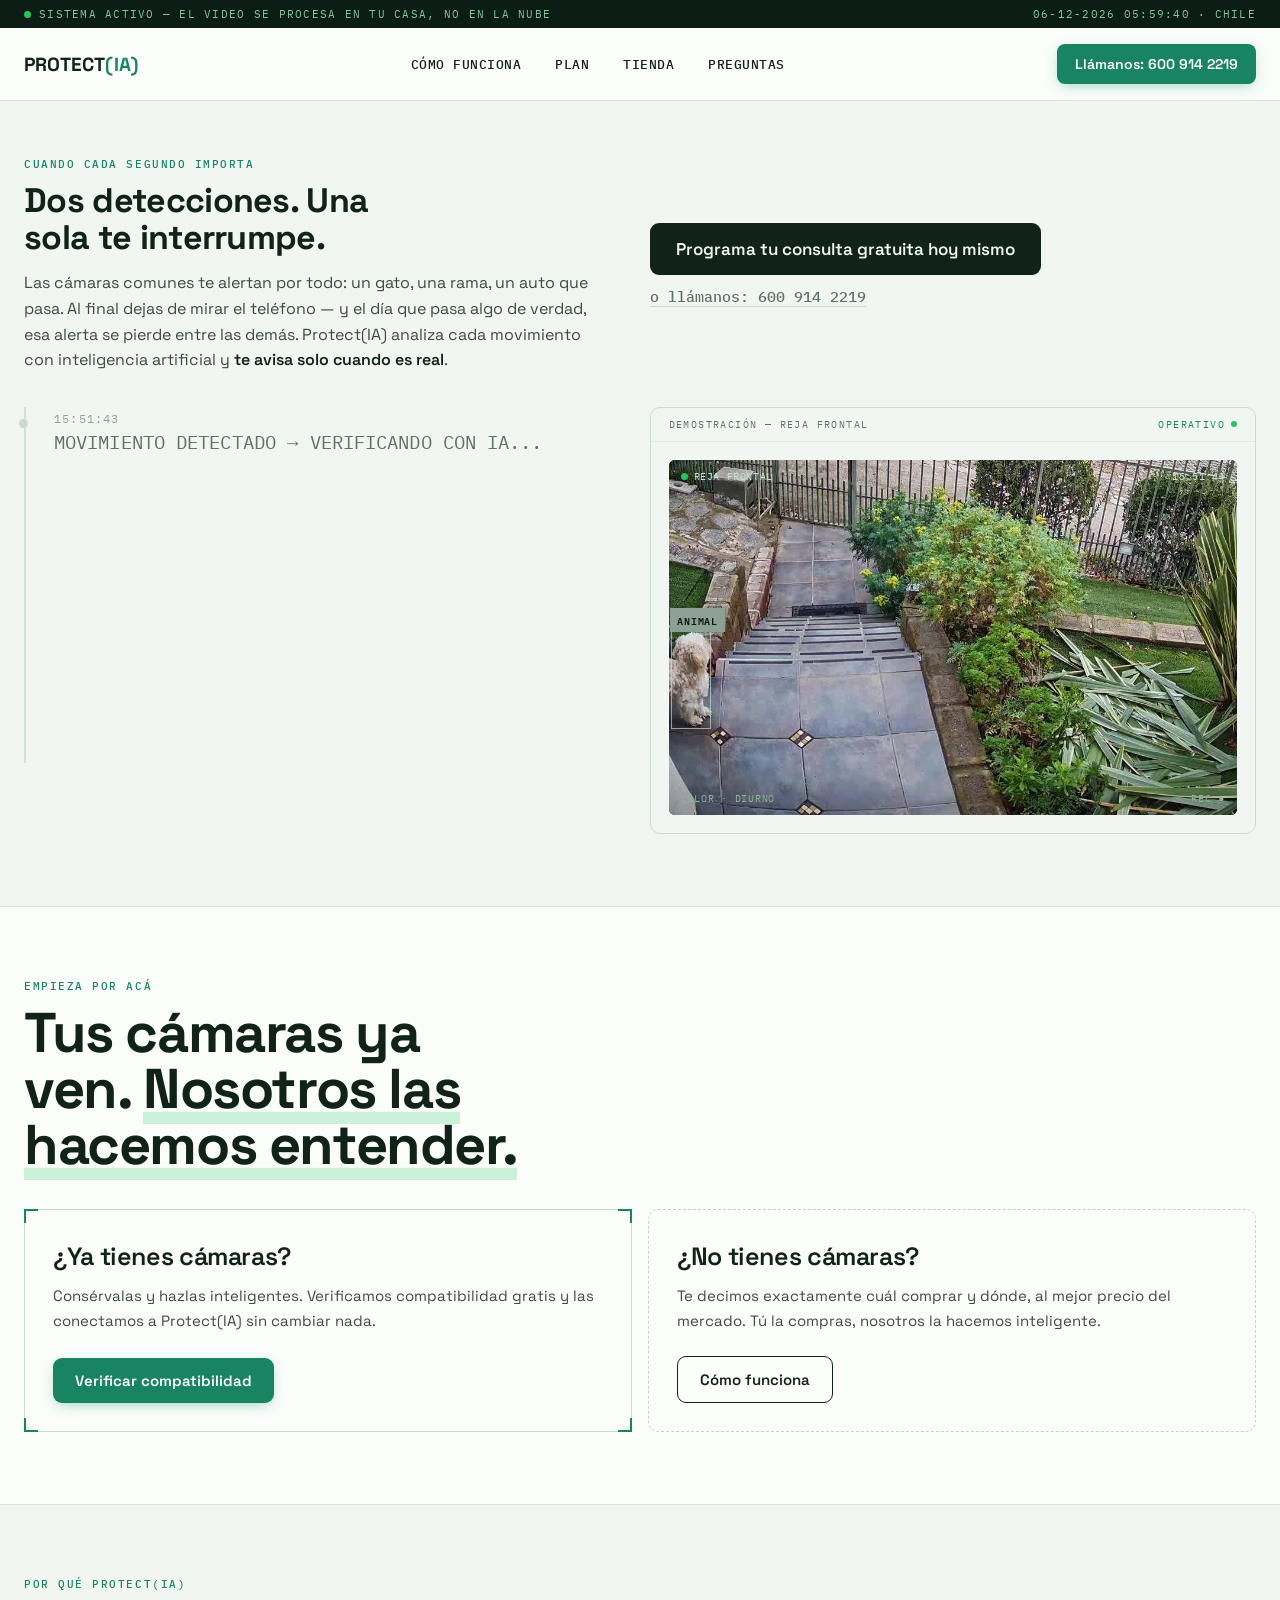
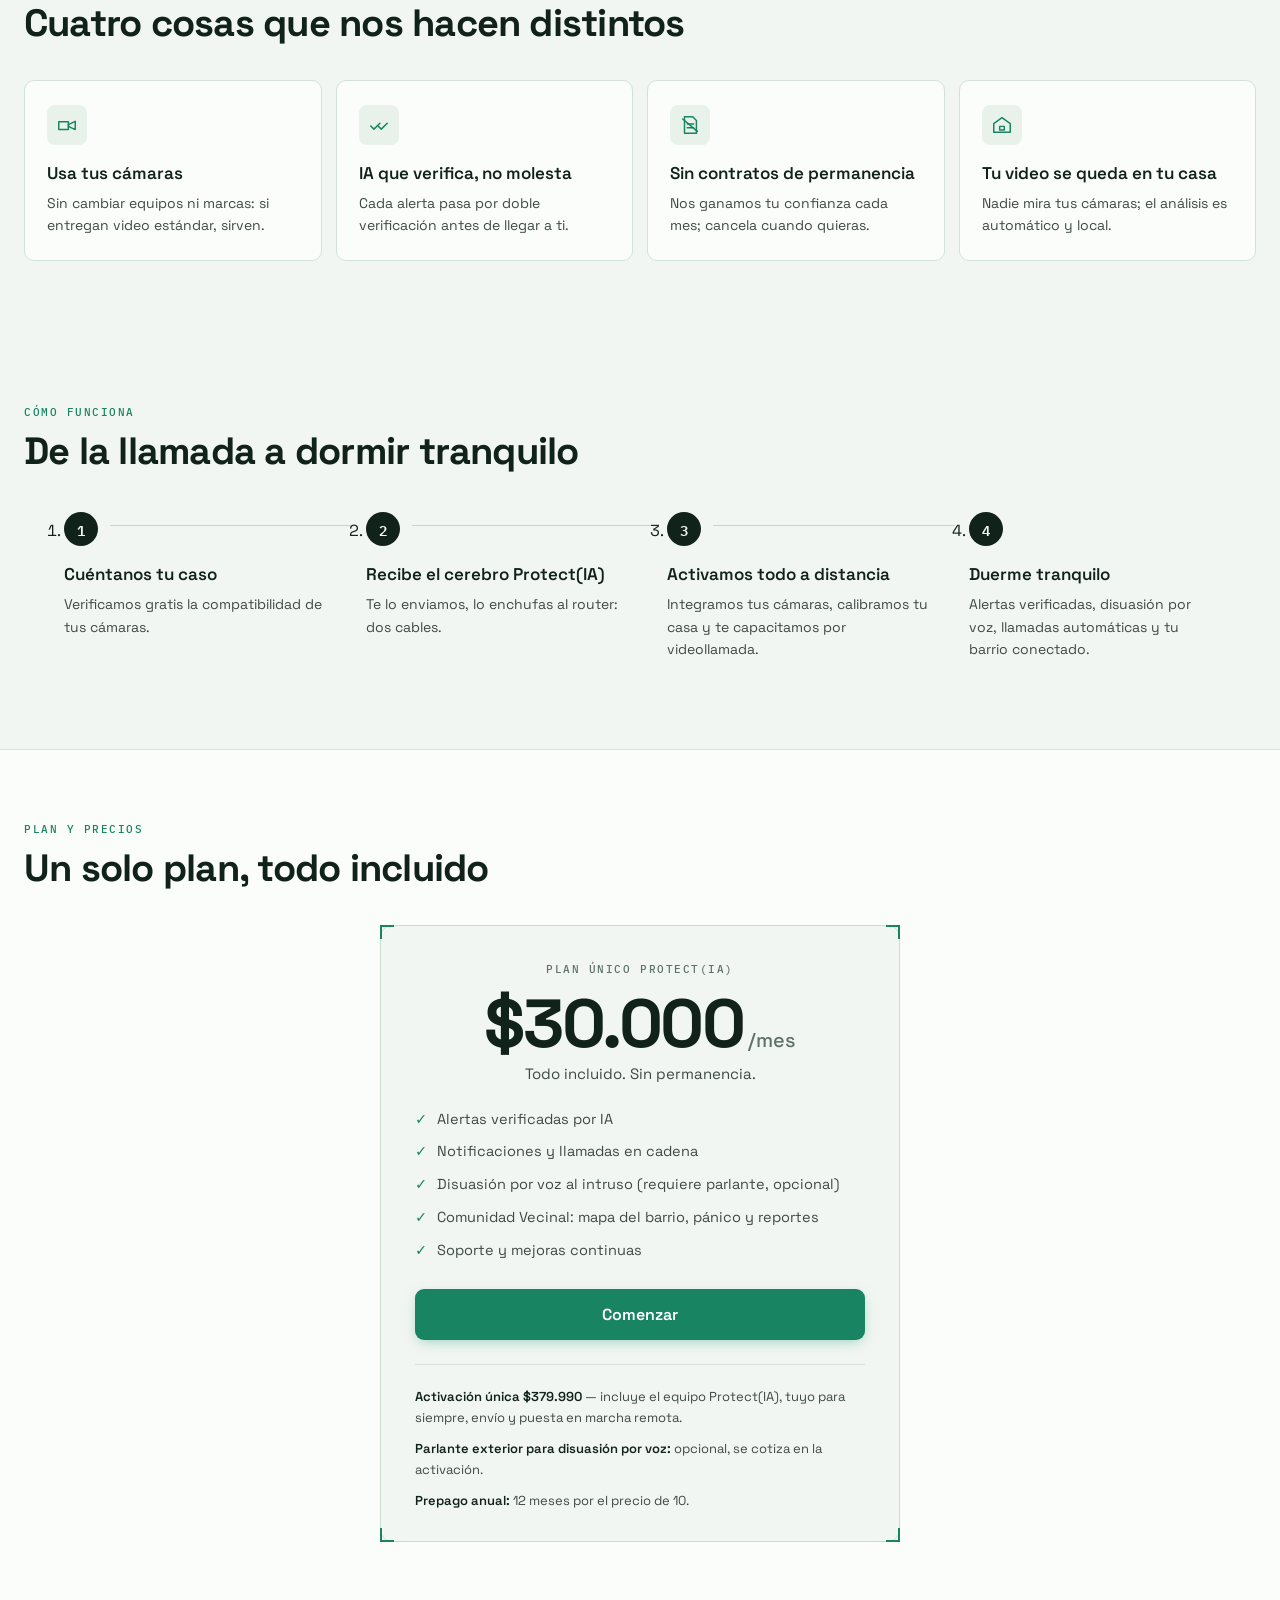
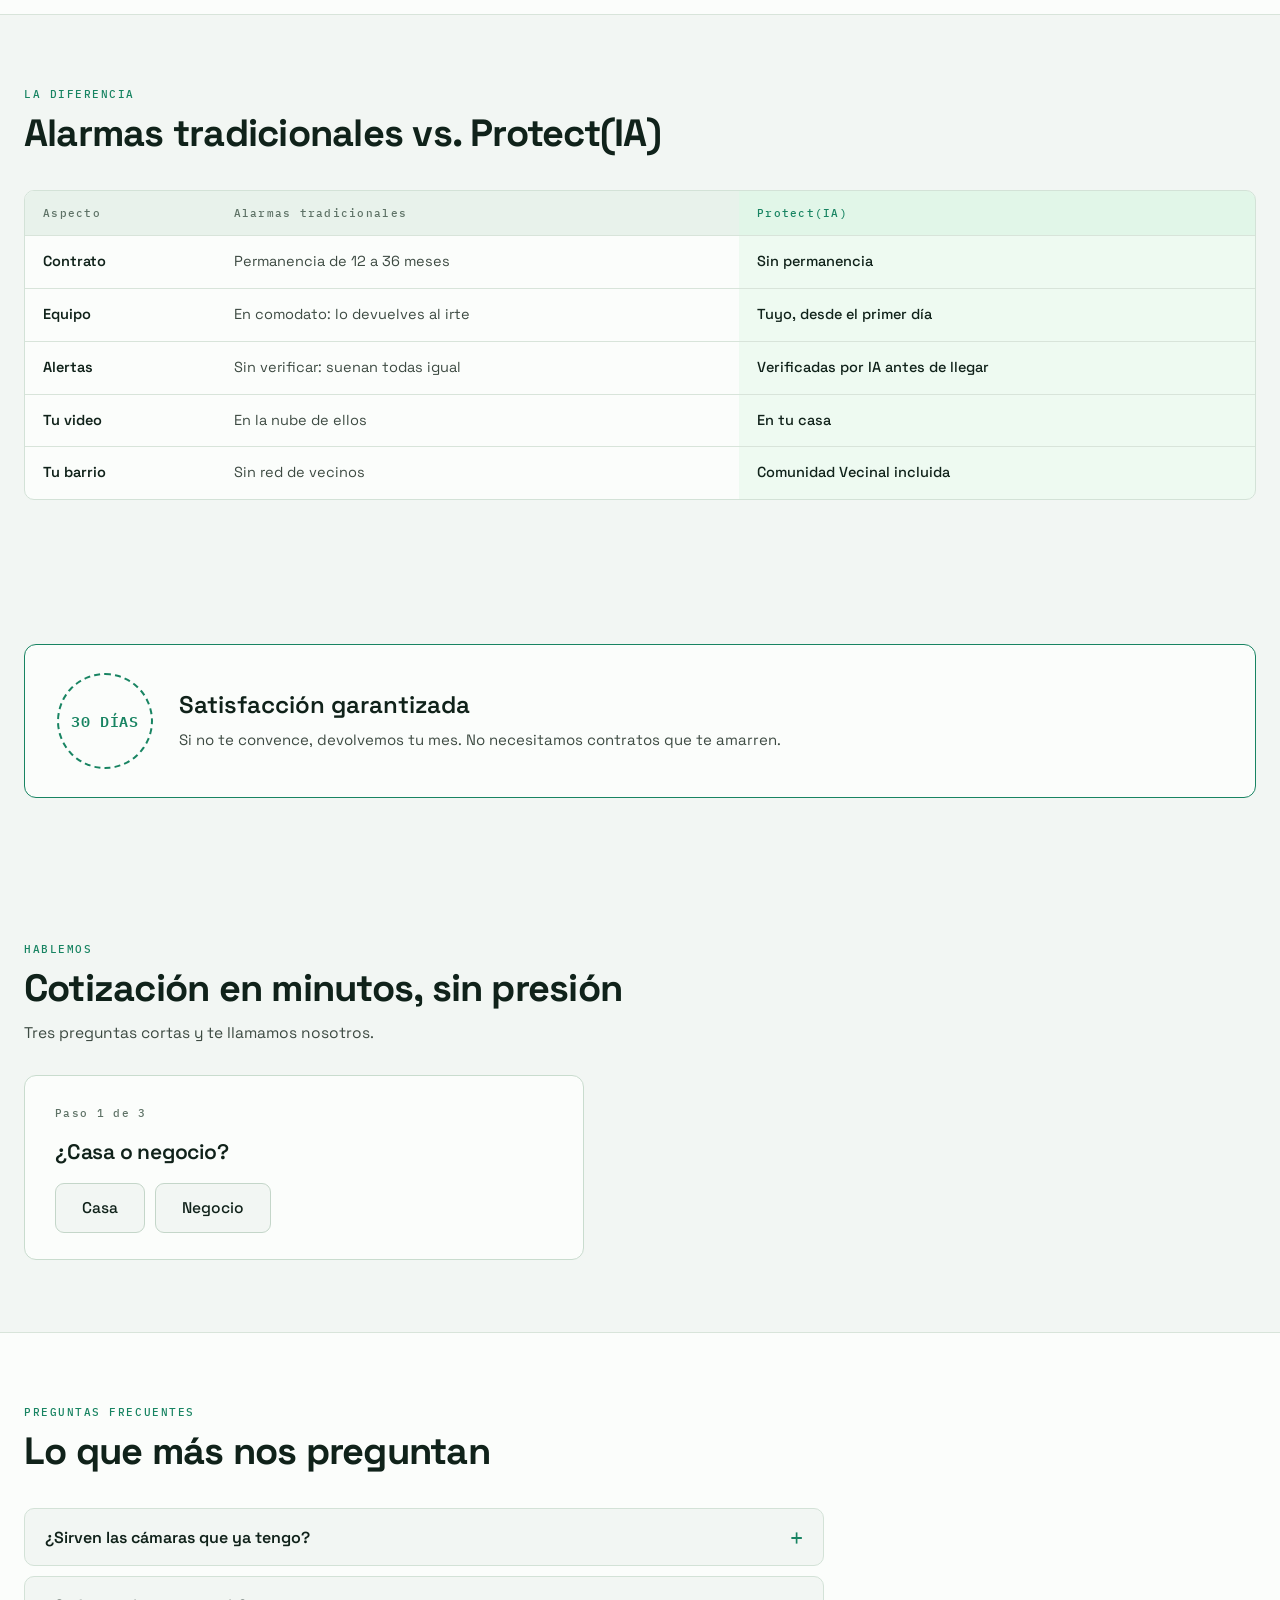
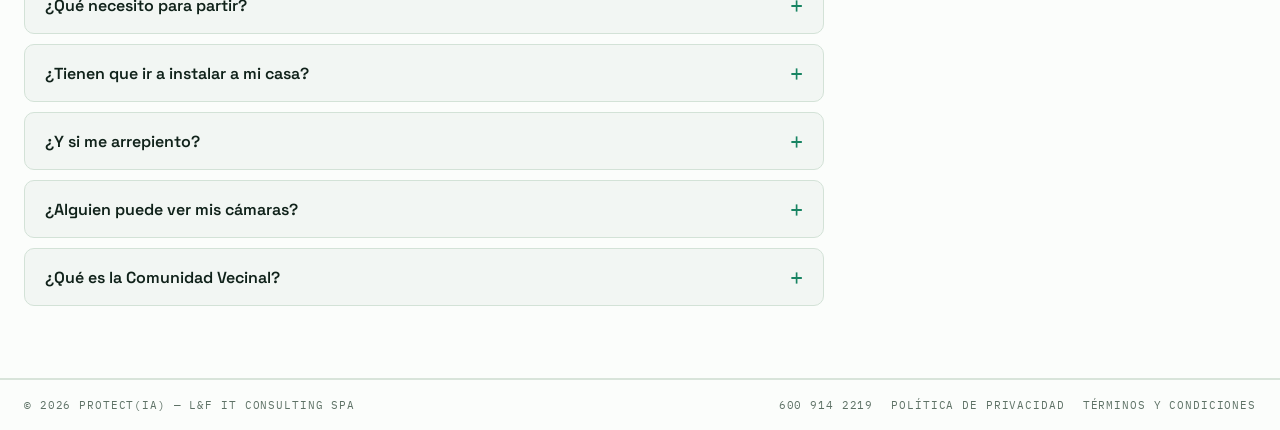
==== commit 1cb60e9c: "sitio: quita el botón "Comenzar" del header en todas las páginas Elimina el <a class="btn-comenzar">" ====
--- a/index.html
+++ b/index.html
@@ -60,7 +60,6 @@
     <div class="cabecera-acciones">
       <a class="btn-tel" href="tel:6009142219"><span class="btn-tel-rotulo">Llámanos:
         </span>600 914 2219</a>
-      <a class="btn-comenzar" href="#contacto">Comenzar</a>
     </div>
   </header>
 
--- a/css/styles.css
+++ b/css/styles.css
@@ -267,21 +267,6 @@
   gap: 8px;
 }
 
-.btn-comenzar {
-  flex: none;
-  font-weight: 600;
-  font-size: 14px;
-  background: var(--tinta);
-  color: var(--fondo);
-  padding: 11px 18px;
-  border-radius: 8px;
-}
-
-.btn-comenzar:hover {
-  background: #1B3226;
-  color: var(--fondo);
-}
-
 /* Secciones — el esqueleto de la home ---------------------------------------
    Todo el largo de la página son secciones apiladas del mismo ancho útil. El
    ritmo lo dan .seccion (aire vertical) y .seccion-inner (ancho y laterales
@@ -1808,12 +1793,6 @@
     display: none;
   }
 
-  /* "Comenzar" sale de la cabecera: la barra fija de abajo y el botón de cada
-     sección ya cubren la conversión, y el teléfono tiene que respirar. */
-  .btn-comenzar {
-    display: none;
-  }
-
   /* en la franja queda solo la hora */
   .franja-fecha,
   .franja-lugar {
@@ -2021,3 +2000,228 @@
   display: flex;
   margin-top: 28px;
 }
+
+/* ============================================================================
+   Tienda — barra de categorías + secciones ancla
+   Franja bajo el header, misma paleta que la franja superior "SISTEMA ACTIVO".
+   El contenido de cada sección (los productos) se agrega después.
+   ========================================================================= */
+.barra-categorias {
+  background: var(--franja-fondo);
+  overflow-x: auto;                    /* móvil: scroll horizontal sin romper */
+  -webkit-overflow-scrolling: touch;
+  scrollbar-width: none;               /* Firefox: sin barra visible */
+}
+.barra-categorias::-webkit-scrollbar { display: none; }   /* WebKit */
+
+.barra-categorias-inner {
+  display: flex;
+  align-items: center;
+  gap: 10px;
+  width: max-content;                  /* se extiende al contenido y habilita el scroll */
+  min-width: 100%;                     /* pero llena el ancho cuando sobra espacio */
+  box-sizing: border-box;
+  padding: 9px max(24px, env(safe-area-inset-right, 0px))
+           9px max(24px, env(safe-area-inset-left, 0px));
+}
+
+.cat-link {
+  flex: 0 0 auto;
+  white-space: nowrap;
+  color: var(--franja-texto);
+  font: 500 11.5px var(--mono);
+  letter-spacing: 0.1em;
+  text-transform: uppercase;           /* mono uppercase, como el nav */
+  padding: 4px 6px;
+  border-radius: 5px;
+}
+.cat-link:hover { color: #fff; }
+
+.cat-sep {
+  flex: 0 0 auto;
+  color: rgba(127, 200, 164, 0.4);
+  font: 11.5px var(--mono);
+  user-select: none;
+}
+
+/* Banner hero de la tienda. Contenido al ancho del contenedor (--ancho-max),
+   foto con object-fit cover y overlay sutil abajo para leer el texto claro. */
+.hero-tienda-marco {
+  max-width: var(--ancho-max);
+  margin: 0 auto;
+  padding: 20px max(24px, env(safe-area-inset-right, 0px))
+           0 max(24px, env(safe-area-inset-left, 0px));
+}
+.hero-tienda {
+  position: relative;
+  height: 420px;
+  border-radius: 16px;
+  overflow: hidden;
+}
+.hero-tienda-img {
+  display: block;
+  width: 100%;
+  height: 100%;
+  object-fit: cover;
+  object-position: center;
+}
+.hero-tienda-overlay {
+  position: absolute;
+  left: 0;
+  right: 0;
+  bottom: 0;
+  padding: 28px 30px;
+  /* tinte de la franja (#0B1D15) para amarrar paleta; solo abajo, sutil */
+  background: linear-gradient(to top,
+              rgba(11, 29, 21, 0.82) 0%,
+              rgba(11, 29, 21, 0.30) 55%,
+              rgba(11, 29, 21, 0) 100%);
+}
+.hero-tienda-titulo {
+  margin: 0;
+  font: 700 40px var(--fuente);
+  letter-spacing: -0.02em;
+  line-height: 1.05;
+  color: #fff;
+}
+.hero-tienda-bajada {
+  margin: 8px 0 0;
+  font: 500 18px var(--fuente);
+  line-height: 1.35;
+  color: rgba(255, 255, 255, 0.9);
+  max-width: 42ch;
+}
+
+.tienda-seccion {
+  width: 100%;                         /* item de un flex column: sin esto encoge al
+                                          ancho del H2 y margin:auto lo centra */
+  max-width: var(--ancho-max);
+  margin: 0 auto;
+  min-height: 120px;                   /* compacto: slot para los productos que vienen */
+  padding: 22px max(24px, env(safe-area-inset-right, 0px))
+           22px max(24px, env(safe-area-inset-left, 0px));
+  scroll-margin-top: 76px;             /* header sticky: que el ancla no quede tapada */
+  border-top: 1px solid var(--linea);  /* zonas separadas y ordenadas, sin escalera */
+}
+.tienda-seccion:first-of-type { border-top: 0; }
+
+.tienda-seccion-titulo {
+  margin: 0;
+  font: 600 20px var(--fuente);        /* tamaño normal de sección, no display gigante */
+  letter-spacing: -0.01em;
+  color: var(--tinta);
+  text-align: left;                    /* como el resto del sitio */
+}
+
+/* Sección sin productos: oculta pero PRESENTE en el DOM —la ancla de la barra y
+   el contenedor futuro siguen ahí—. Al cargar productos se le quita esta clase y
+   la sección aparece con su H2. */
+.tienda-seccion--vacia { display: none; }
+
+@media (max-width: 760px) {
+  .hero-tienda-marco { padding-top: 14px; }
+  .hero-tienda { height: 260px; border-radius: 12px; }
+  .hero-tienda-overlay { padding: 18px 18px; }
+  .hero-tienda-titulo { font-size: 26px; }
+  .hero-tienda-bajada { font-size: 14.5px; }
+
+  .tienda-seccion { min-height: 96px; padding-top: 18px; padding-bottom: 18px; }
+  .tienda-seccion-titulo { font-size: 18px; }
+}
+
+/* Tarjetas de producto de la Tienda. Fondo oscuro (concepto del sitio) con la
+   foto sobre un panel blanco (las fotos vienen con fondo blanco). Grid 3/2/1. */
+.productos-grid {
+  display: grid;
+  grid-template-columns: repeat(3, 1fr);
+  gap: 16px;
+  margin-top: 10px;
+}
+.producto {
+  display: flex;
+  flex-direction: column;
+  background: var(--franja-fondo);
+  border: 1px solid rgba(127, 200, 164, 0.16);
+  border-radius: 14px;
+  overflow: hidden;
+}
+.producto-foto {
+  background: #fff;                       /* la foto trae fondo blanco: se integra */
+  height: 210px;                          /* alto fijo: sin esto la foto crecía a media pantalla */
+  display: flex;
+  align-items: center;
+  justify-content: center;
+  padding: 16px;
+}
+.producto-foto img {
+  max-width: 100%;
+  max-height: 100%;
+  object-fit: contain;
+  display: block;
+}
+.producto-cuerpo {
+  display: flex;
+  flex-direction: column;
+  gap: 9px;
+  padding: 16px 18px 18px;
+  flex: 1;                                /* cuerpos parejos: los botones se alinean abajo */
+}
+.producto-badge {
+  align-self: flex-start;
+  display: inline-flex;
+  align-items: center;
+  gap: 5px;
+  font: 600 10.5px var(--mono);
+  letter-spacing: 0.03em;
+  color: var(--verde-vivo);
+  background: rgba(34, 197, 94, 0.12);
+  border: 1px solid rgba(34, 197, 94, 0.30);
+  padding: 4px 9px;
+  border-radius: 999px;
+}
+.producto-nombre {
+  margin: 2px 0 0;
+  font: 700 16px var(--fuente);
+  line-height: 1.2;
+  color: #F2F6F3;
+}
+.producto-modelo {
+  margin: 0;
+  font: 400 11px var(--mono);
+  letter-spacing: 0.02em;
+  color: var(--franja-texto);
+}
+.producto-specs {
+  list-style: none;
+  margin: 3px 0 0;
+  padding: 0;
+  display: flex;
+  flex-wrap: wrap;
+  gap: 6px;
+}
+.producto-specs li {
+  font: 500 10.5px var(--mono);
+  color: #C7D2CC;
+  background: rgba(255, 255, 255, 0.06);
+  border: 1px solid rgba(255, 255, 255, 0.10);
+  padding: 4px 8px;
+  border-radius: 6px;
+}
+.producto-cotizar {
+  margin-top: auto;                       /* pega el botón al fondo de la tarjeta */
+  display: inline-flex;
+  align-items: center;
+  justify-content: center;
+  gap: 7px;
+  font: 600 13px var(--fuente);
+  color: #06231A;
+  background: var(--verde-vivo);
+  border-radius: 9px;
+  padding: 11px 14px;
+  transition: background 0.15s ease;
+}
+.producto-cotizar:hover { background: #16b34a; }
+
+@media (max-width: 900px) { .productos-grid { grid-template-columns: repeat(2, 1fr); } }
+@media (max-width: 760px) { .producto-foto { height: 170px; padding: 14px; } }
+@media (max-width: 520px) { .productos-grid { grid-template-columns: 1fr; } }
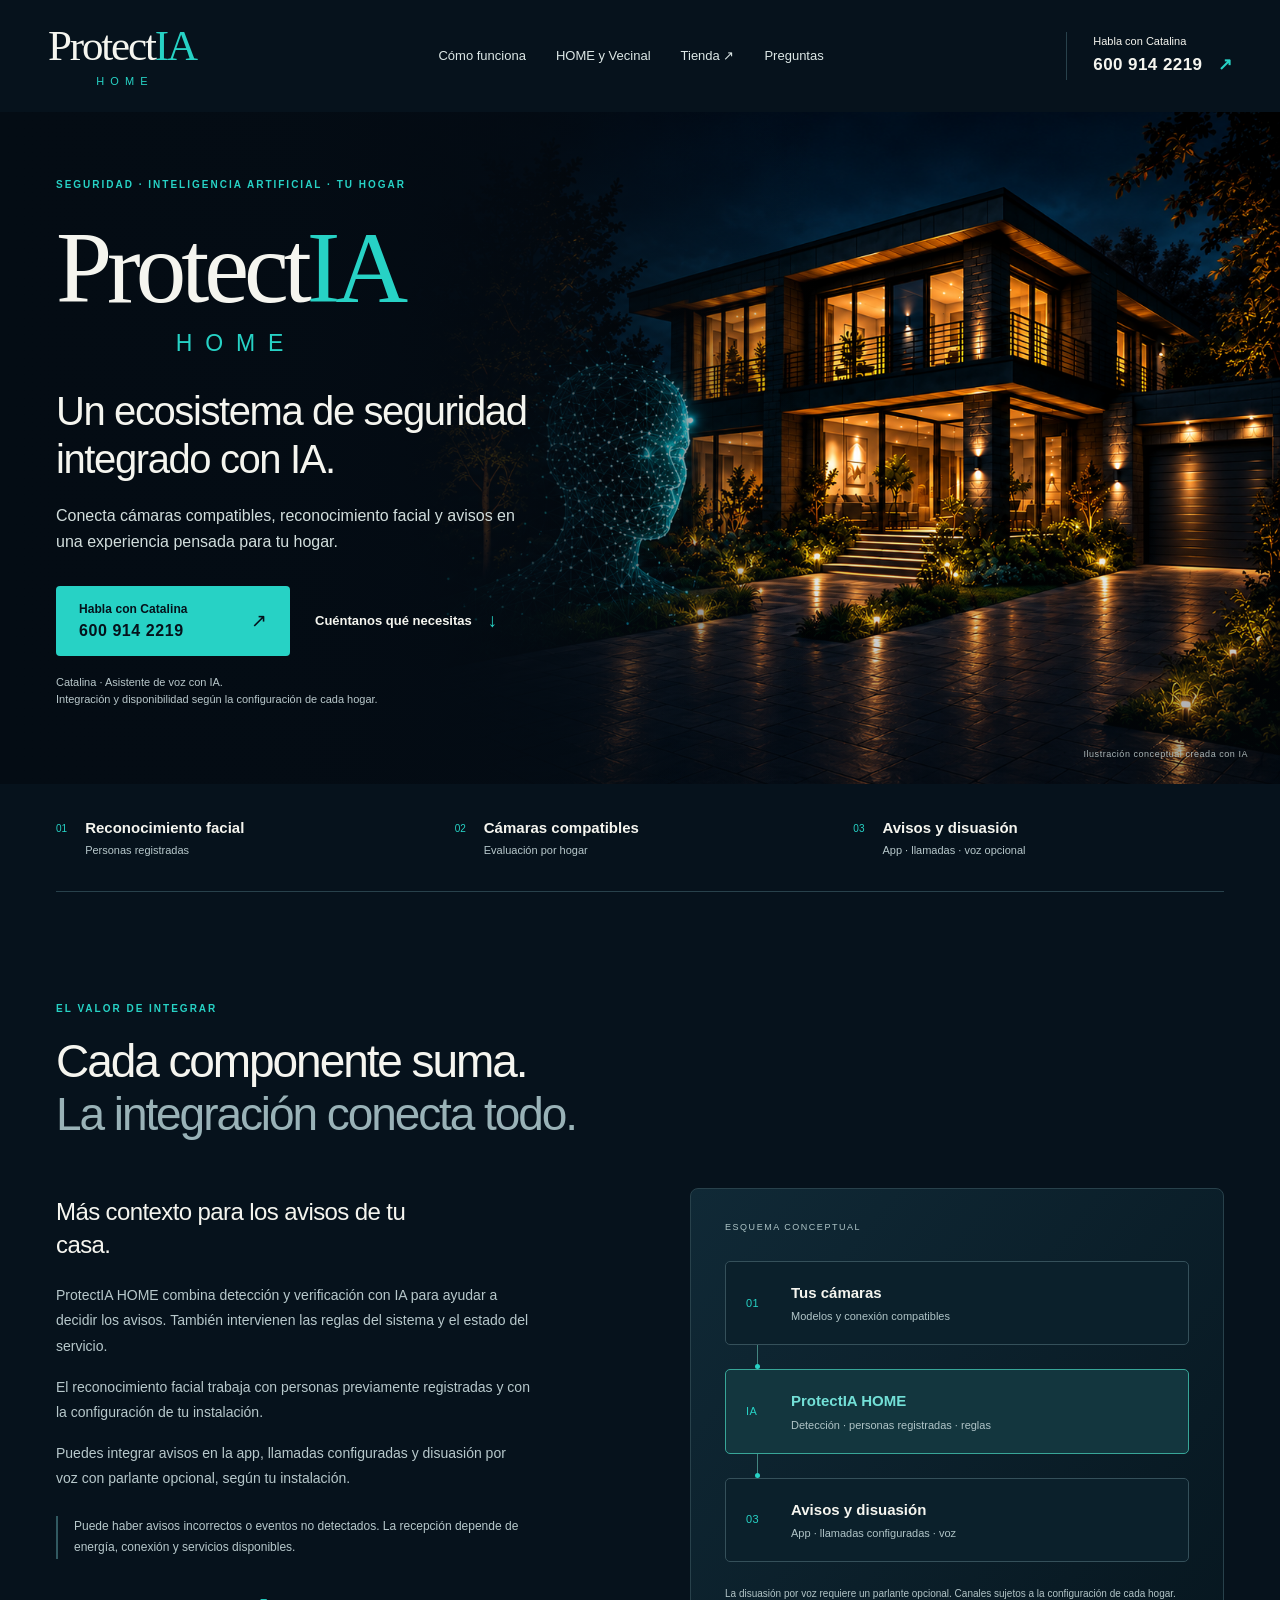
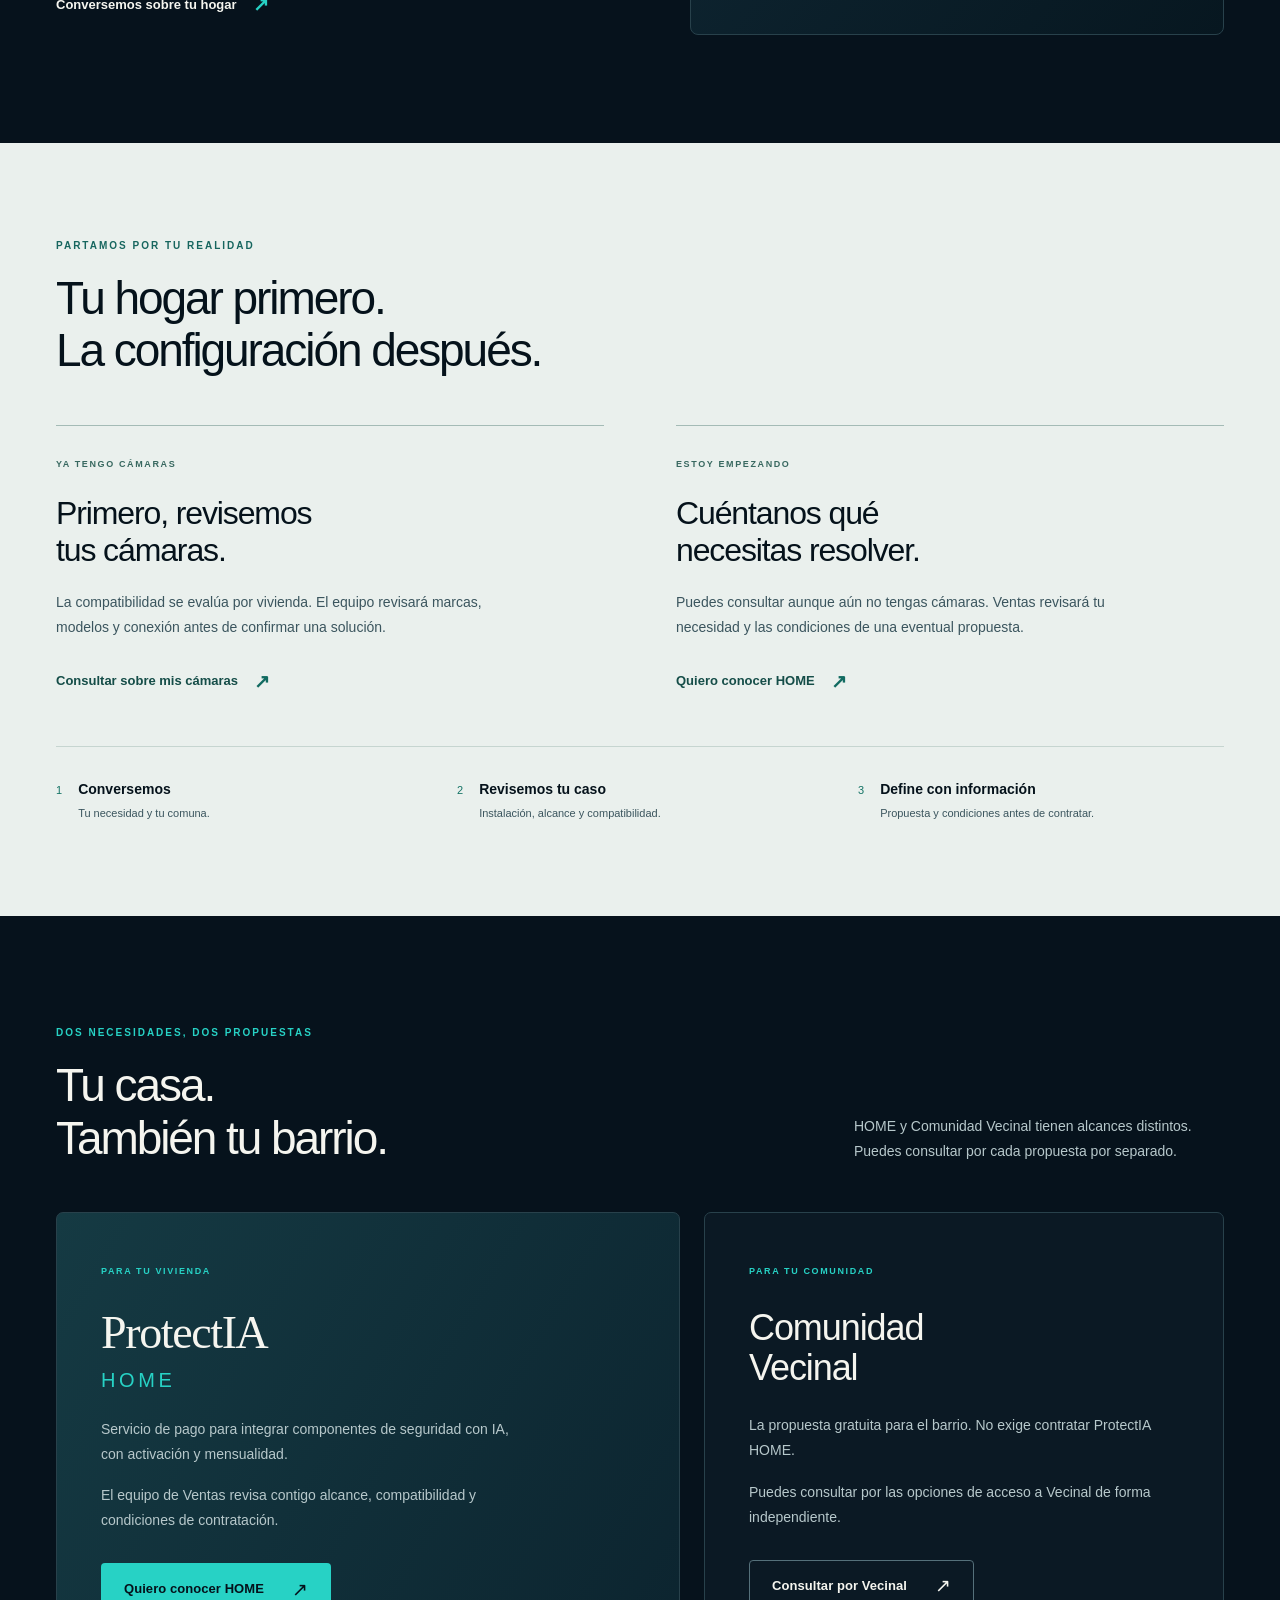
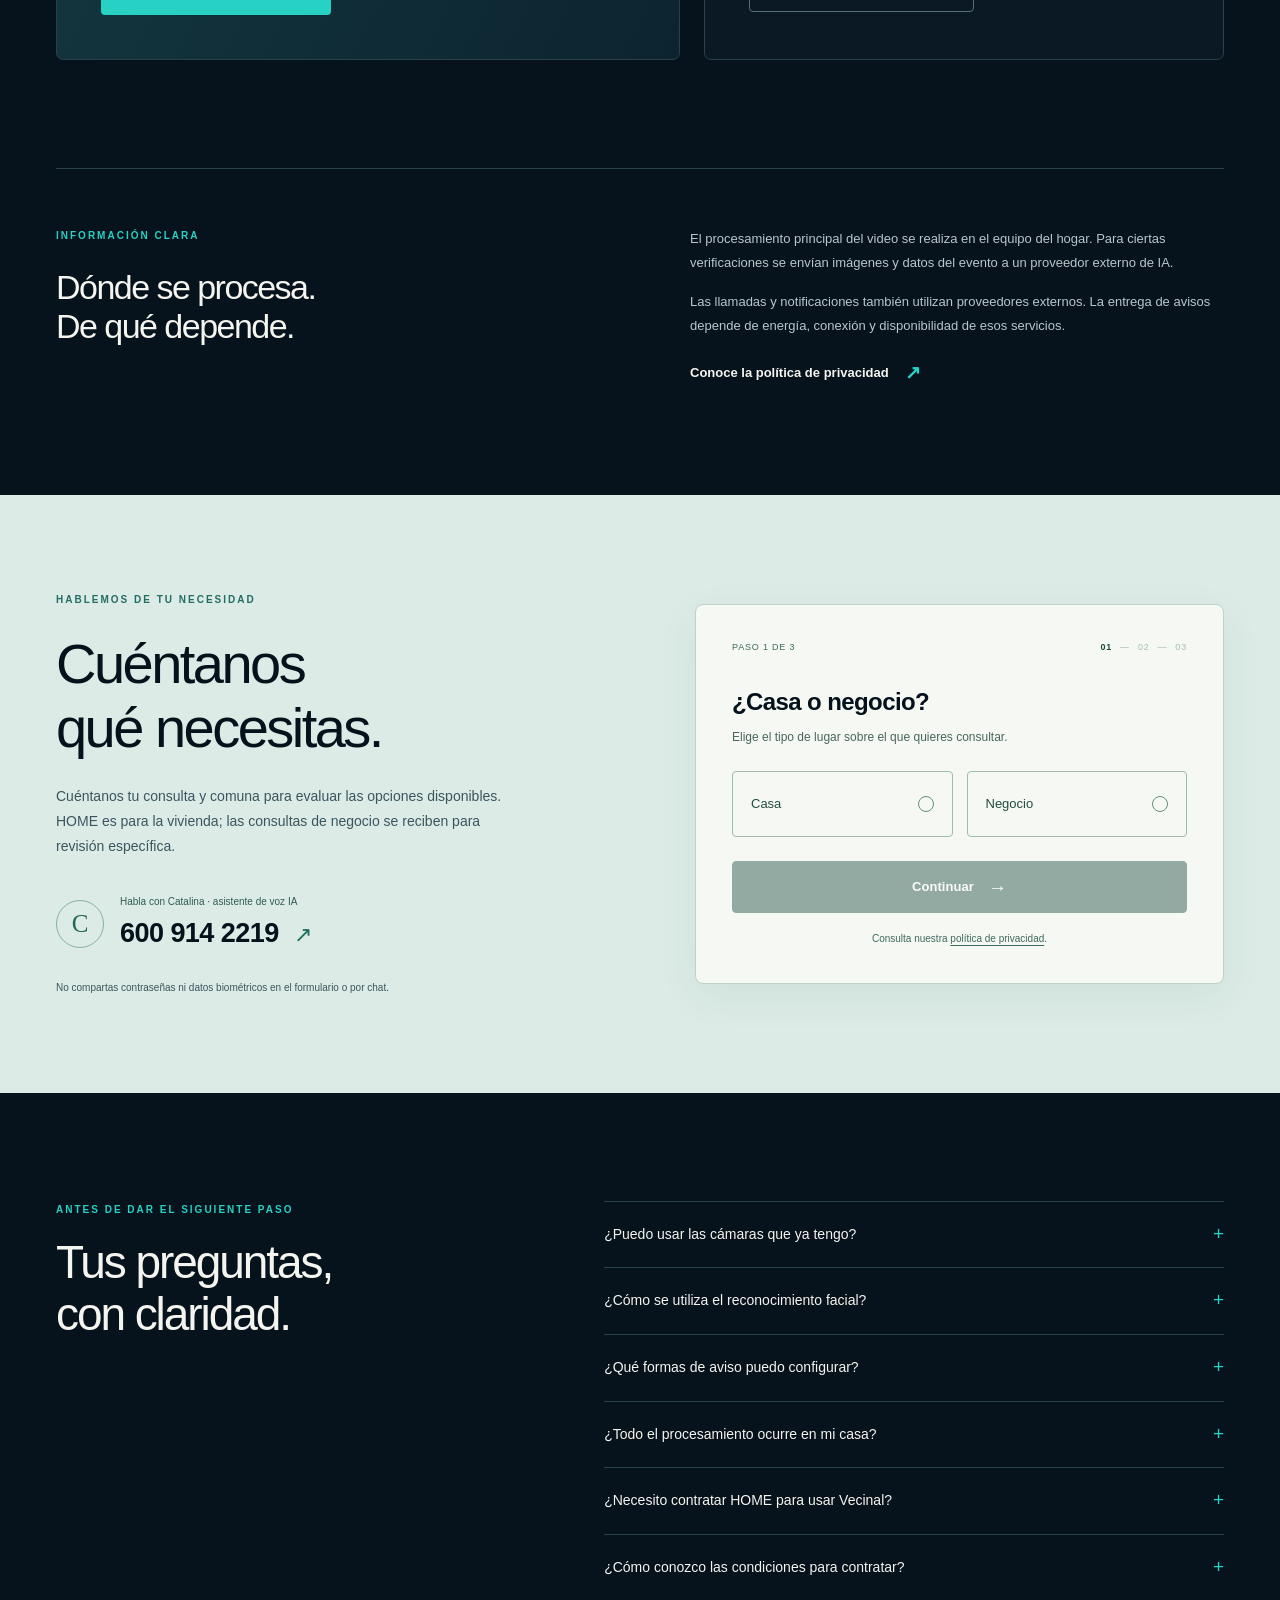
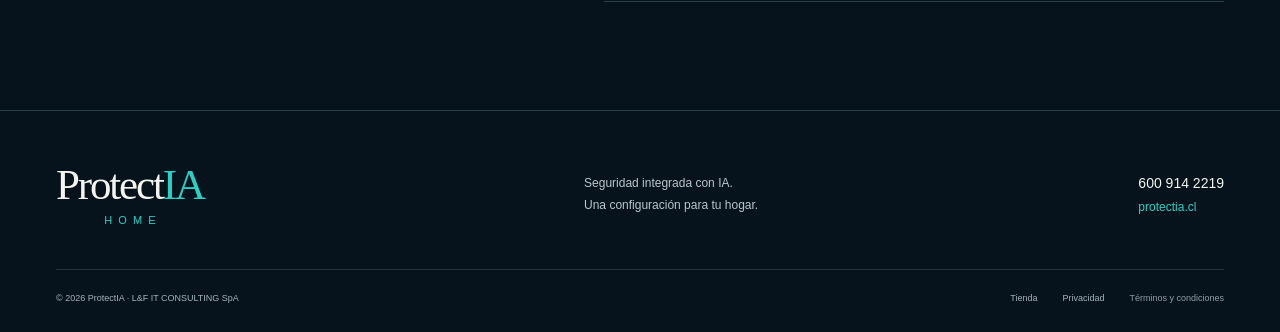
==== commit 2350d00d: "Implementar rediseño WEB18 de ProtectIA" ====
--- a/index.html
+++ b/index.html
@@ -4,661 +4,320 @@
   <meta charset="UTF-8">
   <meta name="viewport" content="width=device-width, initial-scale=1, viewport-fit=cover">
 
-  <title>Protect(IA) — Convierte tus cámaras en un sistema que verifica y actúa</title>
-  <meta name="description" content="Usa las cámaras que ya tienes. Protect(IA) verifica cada alerta con inteligencia artificial, le habla al intruso, te llama y avisa a tu barrio. $30.000 al mes, sin contratos de permanencia. El video se queda en tu casa.">
-
-  <!-- Open Graph -->
+  <title>ProtectIA HOME | Seguridad integrada con IA</title>
+  <meta name="description" content="Integra cámaras compatibles, reconocimiento facial y avisos según la configuración de tu hogar. Conoce ProtectIA HOME y habla con Catalina, asistente de voz con IA.">
+
+  <!-- Open Graph. Se conservan tipo/idioma/URL de la fuente: no hay <link
+       rel="canonical"> en el sitio y no se inventa uno acá. -->
   <meta property="og:type" content="website">
   <meta property="og:locale" content="es_CL">
-  <meta property="og:site_name" content="Protect(IA)">
+  <meta property="og:site_name" content="ProtectIA HOME">
   <meta property="og:url" content="https://protectia.cl/">
-  <meta property="og:title" content="Protect(IA) — Convierte tus cámaras en un sistema que verifica y actúa">
-  <meta property="og:description" content="Conserva tus cámaras y hazlas inteligentes. Alertas verificadas por IA, disuasión por voz y llamadas automáticas. $30.000 al mes, sin permanencia.">
-  <!-- TODO: reemplazar por la imagen definitiva (1200x630) -->
-  <meta property="og:image" content="https://protectia.cl/img/og-protectia.jpg">
+  <meta property="og:title" content="ProtectIA HOME | Seguridad integrada con IA">
+  <meta property="og:description" content="Integra cámaras compatibles, reconocimiento facial y avisos según la configuración de tu hogar. Conoce ProtectIA HOME y habla con Catalina, asistente de voz con IA.">
+  <meta property="og:image" content="https://protectia.cl/img/hero-web18-v1.png">
+  <meta property="og:image:type" content="image/png">
+  <meta property="og:image:width" content="1672">
+  <meta property="og:image:height" content="941">
+  <meta property="og:image:alt" content="Ilustración conceptual de ProtectIA HOME: vivienda iluminada y rostro abstracto turquesa">
 
   <link rel="icon" href="img/favicon.svg" type="image/svg+xml">
 
-  <!-- Tipografías self-hosted (SIL OFL 1.1). Ver fonts/OFL.txt y fonts/OFL-IBM-Plex.txt.
-       Se precargan las tres que se usan sobre la línea de flotación; el peso 600
-       de la mono lo pide el CSS y solo aparece en la etiqueta de la detección. -->
-  <link rel="preload" href="fonts/space-grotesk-variable-latin.woff2"
-        as="font" type="font/woff2" crossorigin>
-  <link rel="preload" href="fonts/ibm-plex-mono-400-latin.woff2"
-        as="font" type="font/woff2" crossorigin>
-  <link rel="preload" href="fonts/ibm-plex-mono-500-latin.woff2"
-        as="font" type="font/woff2" crossorigin>
-
+  <!-- El diseño WEB18 usa serif del sistema para la marca y sans del sistema
+       para la interfaz: la portada ya no carga Space Grotesk ni IBM Plex Mono,
+       así que acá se fueron los tres <link rel="preload"> de esas fuentes. Los
+       @font-face siguen en css/styles.css porque tienda y páginas legales sí
+       las usan. -->
   <link rel="stylesheet" href="css/styles.css">
 </head>
-<body>
-
-  <!-- Franja de estado ---------------------------------------------------- -->
-  <div class="franja">
-    <span class="franja-estado">
-      <span class="franja-punto" aria-hidden="true"></span>
-      <span class="franja-texto">SISTEMA ACTIVO — EL VIDEO SE PROCESA EN TU CASA, NO EN LA NUBE</span>
-    </span>
-    <!-- El reloj es decorativo: no se anuncia. En móvil queda solo la hora. -->
-    <span class="franja-ts" aria-hidden="true"><span class="franja-fecha"
-      id="franja-fecha"></span><span id="franja-hora"></span><span
-      class="franja-lugar"> · CHILE</span></span>
-  </div>
-
-  <!-- Cabecera ------------------------------------------------------------- -->
-  <header class="site-header">
-    <a class="logo" href="#top">PROTECT<span class="logo-ia">(IA)</span></a>
-
-    <!-- El nav se oculta bajo 760px; el menú móvil sigue pendiente. -->
-    <nav class="site-nav" aria-label="Navegación principal">
-      <a class="nav-link" href="#como-funciona">CÓMO FUNCIONA</a>
-      <a class="nav-link" href="#plan">PLAN</a>
-      <a class="nav-link" href="/tienda.html">TIENDA</a>
-      <a class="nav-link" href="#faq">PREGUNTAS</a>
+<body class="web18">
+
+  <a class="skip" href="#contenido">Ir al contenido</a>
+
+  <!-- Cabecera -------------------------------------------------------------
+       La navegación nace visible y el botón de menú nace `hidden`: sin JS el
+       menú sigue estando. js/main.js le pone .menu-js a la cabecera y recién
+       ahí, bajo 760px, el nav se colapsa detrás del botón. -->
+  <header class="site-header" id="top">
+    <a class="wordmark wordmark-small" href="#top" aria-label="ProtectIA HOME, inicio"><span>Protect<span class="ia">IA</span></span><span class="home">HOME</span></a>
+
+    <button class="menu-toggle" type="button" hidden
+            aria-label="Abrir navegación" aria-controls="navigation" aria-expanded="false">
+      <span aria-hidden="true"></span><span aria-hidden="true"></span>
+    </button>
+
+    <nav id="navigation" aria-label="Navegación principal">
+      <a href="#como-funciona">Cómo funciona</a><a href="#plan">HOME y Vecinal</a><a href="/tienda.html">Tiend<span class="no-break">a ↗</span></a><a href="#faq">Preguntas</a>
     </nav>
 
-    <div class="cabecera-acciones">
-      <a class="btn-tel" href="tel:6009142219"><span class="btn-tel-rotulo">Llámanos:
-        </span>600 914 2219</a>
+    <a class="header-contact" href="tel:6009142219"><span>Habla con Catalina</span><strong>600 914 2219 <span aria-hidden="true">↗</span></strong></a>
+  </header>
+
+  <main id="contenido">
+
+    <!-- Portada ------------------------------------------------------------- -->
+    <section class="hero" aria-labelledby="hero-title">
+      <div class="hero-scene">
+        <img src="img/hero-web18-v1.png" width="1672" height="941" decoding="async"
+             alt="Ilustración conceptual de una vivienda iluminada y una figura facial de puntos turquesa; no representa una instalación real.">
+      </div>
+      <div class="hero-content wrap">
+        <p class="eyebrow">SEGURIDAD · INTELIGENCIA ARTIFICIAL · TU HOGAR</p>
+        <div class="wordmark hero-brand" aria-label="ProtectIA HOME"><span>Protect<span class="ia">IA</span></span><span class="home">HOME</span></div>
+        <h1 id="hero-title">Un ecosistema de seguridad<br class="desktop-break"> integrado con IA.</h1>
+        <p class="hero-intro">Conecta cámaras compatibles, reconocimiento facial y avisos en una experiencia pensada para tu hogar.</p>
+        <div class="hero-actions">
+          <a class="button primary hero-call" href="tel:6009142219"><span class="call-label">Habla con Catalina<small>600 914 2219</small></span><span aria-hidden="true">↗</span></a>
+          <a class="text-link" href="#contacto">Cuéntanos qué necesitas <span aria-hidden="true">↓</span></a>
+        </div>
+        <p class="hero-condition">Catalina · Asistente de voz con IA.<br>Integración y disponibilidad según la configuración de cada hogar.</p>
+      </div>
+      <p class="image-caption">Ilustración conceptual creada con IA</p>
+    </section>
+
+    <!-- Franja de capacidades — destino de #pilares -------------------------- -->
+    <div class="capability-strip wrap" id="pilares" aria-label="Componentes del ecosistema">
+      <div><span class="tiny-index">01</span><p>Reconocimiento facial<span>Personas registradas</span></p></div>
+      <div><span class="tiny-index">02</span><p>Cámaras compatibles<span>Evaluación por hogar</span></p></div>
+      <div><span class="tiny-index">03</span><p>Avisos y disuasión<span>App · llamadas · voz opcional</span></p></div>
     </div>
-  </header>
-
-  <main id="top">
-
-    <!-- Doble puerta de entrada --------------------------------------------
-         El patrón central: cada visitante llega con una de dos situaciones y
-         cada tarjeta lo lleva por su camino. La primera además deja marcada
-         la respuesta en el formulario (data-camaras), para no preguntarle
-         dos veces lo mismo. -->
-    <section class="seccion seccion-puertas" id="puertas" aria-labelledby="puertas-titulo">
-      <div class="seccion-inner">
-        <p class="seccion-kicker">EMPIEZA POR ACÁ</p>
-        <h1 class="seccion-titulo seccion-titulo-h1" id="puertas-titulo">
-          Tus cámaras ya ven. <span class="resalte">Nosotros las hacemos entender.</span>
-        </h1>
-
-        <div class="puertas">
-          <article class="puerta">
-            <span class="esquina esquina-si" aria-hidden="true"></span>
-            <span class="esquina esquina-sd" aria-hidden="true"></span>
-            <span class="esquina esquina-ii" aria-hidden="true"></span>
-            <span class="esquina esquina-id" aria-hidden="true"></span>
-
-            <h2 class="puerta-titulo">¿Ya tienes cámaras?</h2>
-            <p class="puerta-texto">
-              Consérvalas y hazlas inteligentes. Verificamos compatibilidad
-              gratis y las conectamos a Protect(IA) sin cambiar nada.
-            </p>
-            <a class="btn-puerta" href="#contacto" data-camaras="Sí">Verificar compatibilidad</a>
-          </article>
-
-          <article class="puerta puerta-alterna">
-            <h2 class="puerta-titulo">¿No tienes cámaras?</h2>
-            <p class="puerta-texto">
-              Te decimos exactamente cuál comprar y dónde, al mejor precio del
-              mercado. Tú la compras, nosotros la hacemos inteligente.
-            </p>
-            <a class="btn-puerta btn-puerta-plano" href="#como-funciona">Cómo funciona</a>
-          </article>
+
+    <!-- El valor de integrar — destino de #como-funciona ---------------------
+         El esquema conceptual (#momento) reemplaza a la secuencia temporizada
+         de la demo anterior: es información, no telemetría. -->
+    <section class="section wrap ecosystem" id="como-funciona" aria-labelledby="ecosystem-title">
+      <div class="section-heading"><p class="eyebrow">EL VALOR DE INTEGRAR</p><h2 id="ecosystem-title">Cada componente suma.<br><span>La integración conecta todo.</span></h2></div>
+      <div class="ecosystem-grid">
+        <div class="ecosystem-copy">
+          <h3>Más contexto para los avisos de tu casa.</h3>
+          <p>ProtectIA HOME combina detección y verificación con IA para ayudar a decidir los avisos. También intervienen las reglas del sistema y el estado del servicio.</p>
+          <p>El reconocimiento facial trabaja con personas previamente registradas y con la configuración de tu instalación.</p>
+          <p>Puedes integrar avisos en la app, llamadas configuradas y disuasión por voz con parlante opcional, según tu instalación.</p>
+          <p class="condition">Puede haber avisos incorrectos o eventos no detectados. La recepción depende de energía, conexión y servicios disponibles.</p>
+          <a class="text-link" href="#contacto">Conversemos sobre tu hogar <span aria-hidden="true">↗</span></a>
         </div>
-      </div>
-    </section>
-
-    <!-- Cuando cada segundo importa ----------------------------------------
-         Abre la home: se ve primera aunque en el DOM vaya segunda, para que el
-         <h1> de la doble puerta siga siendo el primer encabezado del documento.
-         El reorden es solo visual, con `order` — ver css/styles.css.
-
-         La pieza de cámara ya no es una simulación en CSS: son dos fotogramas
-         reales de la reja frontal que se alternan, y la secuencia de eventos de
-         al lado es el argumento de la sección — la diferencia entre avisar y
-         verificar, mostrada en vez de explicada. -->
-    <section class="seccion seccion-momento" id="momento" aria-labelledby="momento-titulo">
-      <div class="seccion-inner momento-inner esc-1" id="momento-inner">
-
-        <!-- Cabecera a todo el ancho: enmarca lo que el visitante va a ver antes
-             de que empiece a moverse. -->
-        <div class="momento-cab">
-          <p class="seccion-kicker">CUANDO CADA SEGUNDO IMPORTA</p>
-          <h2 class="seccion-titulo" id="momento-titulo">
-            Dos detecciones. Una sola te interrumpe.
-          </h2>
-          <!-- El argumento de las "50 alertas al día" no se pierde: eran tres
-               párrafos y una cita, y ahora es esta línea. El protagonista pasa a
-               ser la secuencia de eventos, que lo demuestra en vez de contarlo. -->
-          <p class="momento-resumen">
-            Las cámaras comunes te alertan por todo: un gato, una rama, un auto que
-            pasa. Al final dejas de mirar el teléfono — y el día que pasa algo de
-            verdad, esa alerta se pierde entre las demás. Protect(IA) analiza cada
-            movimiento con inteligencia artificial y <strong>te avisa solo cuando es
-            real</strong>.
+        <figure class="ecosystem-diagram" id="momento">
+          <figcaption>ESQUEMA CONCEPTUAL</figcaption>
+          <div class="flow-node"><span class="node-number">01</span><div><h4>Tus cámaras</h4><p>Modelos y conexión compatibles</p></div></div>
+          <div class="flow-line" aria-hidden="true"></div>
+          <div class="flow-node featured"><span class="node-number">IA</span><div><h4>ProtectIA HOME</h4><p>Detección · personas registradas · reglas</p></div></div>
+          <div class="flow-line" aria-hidden="true"></div>
+          <div class="flow-node"><span class="node-number">03</span><div><h4>Avisos y disuasión</h4><p>App · llamadas configuradas · voz</p></div></div>
+          <p class="diagram-note">La disuasión por voz requiere un parlante opcional. Canales sujetos a la configuración de cada hogar.</p>
+        </figure>
+      </div>
+    </section>
+
+    <!-- Dos puntos de partida — destino de #puertas --------------------------
+         La primera tarjeta conserva el deep-link del formulario: al bajar a
+         #contacto deja marcada la respuesta de cámaras (ver js/main.js). -->
+    <section class="path-section" id="puertas" aria-labelledby="path-title"><div class="wrap">
+      <div class="section-heading"><p class="eyebrow">PARTAMOS POR TU REALIDAD</p><h2 id="path-title">Tu hogar primero.<br>La configuración después.</h2></div>
+      <div class="path-options">
+        <article>
+          <span class="path-tag">YA TENGO CÁMARAS</span>
+          <h3>Primero, revisemos<br>tus cámaras.</h3>
+          <p>La compatibilidad se evalúa por vivienda. El equipo revisará marcas, modelos y conexión antes de confirmar una solución.</p>
+          <a class="text-link" href="#contacto" data-camaras="Sí">Consultar sobre mis cámaras <span aria-hidden="true">↗</span></a>
+        </article>
+        <article>
+          <span class="path-tag">ESTOY EMPEZANDO</span>
+          <h3>Cuéntanos qué<br>necesitas resolver.</h3>
+          <p>Puedes consultar aunque aún no tengas cámaras. Ventas revisará tu necesidad y las condiciones de una eventual propuesta.</p>
+          <a class="text-link" href="#contacto">Quiero conocer HOME <span aria-hidden="true">↗</span></a>
+        </article>
+      </div>
+      <ol class="steps">
+        <li><span>1</span><div><h4>Conversemos</h4><p>Tu necesidad y tu comuna.</p></div></li>
+        <li><span>2</span><div><h4>Revisemos tu caso</h4><p>Instalación, alcance y compatibilidad.</p></div></li>
+        <li><span>3</span><div><h4>Define con información</h4><p>Propuesta y condiciones antes de contratar.</p></div></li>
+      </ol>
+    </div></section>
+
+    <!-- HOME y Vecinal — destino de #plan ------------------------------------ -->
+    <section class="section wrap plans" id="plan" aria-labelledby="plans-title">
+      <div class="section-heading split-heading">
+        <div><p class="eyebrow">DOS NECESIDADES, DOS PROPUESTAS</p><h2 id="plans-title">Tu casa.<br>También tu barrio.</h2></div>
+        <p>HOME y Comunidad Vecinal tienen alcances distintos. Puedes consultar por cada propuesta por separado.</p>
+      </div>
+      <div class="plans-grid">
+        <article class="home-plan">
+          <span class="plan-label">PARA TU VIVIENDA</span>
+          <h3>ProtectIA <span>HOME</span></h3>
+          <p>Servicio de pago para integrar componentes de seguridad con IA, con activación y mensualidad.</p>
+          <p>El equipo de Ventas revisa contigo alcance, compatibilidad y condiciones de contratación.</p>
+          <a class="button primary" href="#contacto">Quiero conocer HOME <span aria-hidden="true">↗</span></a>
+        </article>
+        <article class="neighborhood-plan">
+          <span class="plan-label">PARA TU COMUNIDAD</span>
+          <h3>Comunidad<br>Vecinal</h3>
+          <p>La propuesta gratuita para el barrio. No exige contratar ProtectIA HOME.</p>
+          <p>Puedes consultar por las opciones de acceso a Vecinal de forma independiente.</p>
+          <a class="button outline" href="tel:6009142219">Consultar por Vecinal <span aria-hidden="true">↗</span></a>
+        </article>
+      </div>
+    </section>
+
+    <!-- Procesamiento y privacidad -------------------------------------------
+         Resumen de portada: no reemplaza la política de privacidad. -->
+    <section class="privacy-section wrap" aria-labelledby="privacy-title">
+      <div><p class="eyebrow">INFORMACIÓN CLARA</p><h2 id="privacy-title">Dónde se procesa.<br>De qué depende.</h2></div>
+      <div class="privacy-copy">
+        <p>El procesamiento principal del video se realiza en el equipo del hogar. Para ciertas verificaciones se envían imágenes y datos del evento a un proveedor externo de IA.</p>
+        <p>Las llamadas y notificaciones también utilizan proveedores externos. La entrega de avisos depende de energía, conexión y disponibilidad de esos servicios.</p>
+        <a class="text-link" href="/privacidad.html">Conoce la política de privacidad <span aria-hidden="true">↗</span></a>
+      </div>
+    </section>
+
+    <!-- Consulta — destino de #contacto ---------------------------------------
+         La tarjeta del diseño envuelve al wizard REAL de tres pasos. Sin JS los
+         tres pasos se ven de corrido, el botón de envío nace deshabilitado y la
+         nota deja el teléfono como vía de contacto; js/main.js agrega
+         .wizard-activo y recién ahí se muestra un paso a la vez. -->
+    <section class="contact-section" id="contacto" aria-labelledby="contact-title"><div class="wrap contact-grid">
+      <div>
+        <p class="eyebrow">HABLEMOS DE TU NECESIDAD</p>
+        <h2 id="contact-title">Cuéntanos<br>qué necesitas.</h2>
+        <p>Cuéntanos tu consulta y comuna para evaluar las opciones disponibles. HOME es para la vivienda; las consultas de negocio se reciben para revisión específica.</p>
+        <a class="catalina" href="tel:6009142219"><span class="catalina-mark" aria-hidden="true">C</span><span><small>Habla con Catalina · asistente de voz IA</small><strong>600 914 2219 <span aria-hidden="true">↗</span></strong></span></a>
+        <p class="contact-note">No compartas contraseñas ni datos biométricos en el formulario o por chat.</p>
+      </div>
+
+      <form class="wizard contact-preview" id="wizard" novalidate>
+        <div class="step-caption">
+          <span class="wizard-progreso" id="wizard-progreso" hidden>Paso 1 de 3</span>
+          <span class="step-dots" aria-hidden="true"><i data-punto="1">01</i><b>—</b><i data-punto="2">02</i><b>—</b><i data-punto="3">03</i></span>
+        </div>
+
+        <fieldset class="wizard-paso" data-paso="1">
+          <legend class="wizard-pregunta">¿Casa o negocio?</legend>
+          <p class="wizard-ayuda">Elige el tipo de lugar sobre el que quieres consultar.</p>
+          <div class="wizard-opciones">
+            <label class="opcion">
+              <input type="radio" name="tipo" value="Casa">
+              <span class="opcion-cara">Casa<span class="radio-look" aria-hidden="true"></span></span>
+            </label>
+            <label class="opcion">
+              <input type="radio" name="tipo" value="Negocio">
+              <span class="opcion-cara">Negocio<span class="radio-look" aria-hidden="true"></span></span>
+            </label>
+          </div>
+          <!-- Continuar es la única acción de avance de los pasos 1 y 2
+               (decisión MKT del 8-sep). Nace deshabilitado y js/main.js lo
+               habilita cuando hay una opción marcada. -->
+          <button class="button form-next" type="button" data-continuar disabled>Continuar <span aria-hidden="true">→</span></button>
+        </fieldset>
+
+        <fieldset class="wizard-paso" data-paso="2">
+          <legend class="wizard-pregunta">¿Tienes cámaras instaladas?</legend>
+          <div class="wizard-opciones">
+            <label class="opcion">
+              <input type="radio" name="camaras" value="Sí">
+              <span class="opcion-cara">Sí<span class="radio-look" aria-hidden="true"></span></span>
+            </label>
+            <label class="opcion">
+              <input type="radio" name="camaras" value="No">
+              <span class="opcion-cara">No<span class="radio-look" aria-hidden="true"></span></span>
+            </label>
+          </div>
+          <button class="button form-next" type="button" data-continuar disabled>Continuar <span aria-hidden="true">→</span></button>
+          <button type="button" class="wizard-atras" data-atras>← Volver</button>
+        </fieldset>
+
+        <fieldset class="wizard-paso" data-paso="3">
+          <legend class="wizard-pregunta">¿Cómo te contactamos?</legend>
+
+          <div class="campo">
+            <label for="campo-nombre">Nombre</label>
+            <input type="text" id="campo-nombre" name="nombre" autocomplete="name"
+                   required maxlength="60" placeholder="Tu nombre">
+          </div>
+
+          <div class="campo">
+            <label for="campo-comuna">Comuna</label>
+            <input type="text" id="campo-comuna" name="comuna"
+                   autocomplete="address-level2"
+                   required maxlength="60" placeholder="Dónde está la propiedad">
+          </div>
+
+          <div class="campo">
+            <label for="campo-telefono">Teléfono</label>
+            <input type="tel" id="campo-telefono" name="telefono" autocomplete="tel"
+                   required maxlength="20" inputmode="tel" placeholder="+56 9 ...">
+          </div>
+
+          <!-- Opcional de verdad: sin `required`, y el paréntesis en la
+               etiqueta para que se sepa antes de llegar al campo. El
+               type="email" no lo vuelve obligatorio —vacío es válido— pero sí
+               hace que reportValidity() atrape el typo antes de enviar. -->
+          <div class="campo">
+            <label for="campo-email">Email (opcional)</label>
+            <input type="email" id="campo-email" name="email" autocomplete="email"
+                   maxlength="120" inputmode="email"
+                   placeholder="Si prefieres que te escribamos">
+          </div>
+
+          <!-- Señuelo: un humano nunca lo ve ni lo llena. Si viene con algo,
+               js/main.js no envía nada. No viaja en el JSON. -->
+          <div class="trampa" aria-hidden="true">
+            <label for="campo-empresa">No llenar</label>
+            <input type="text" id="campo-empresa" name="empresa" tabindex="-1" autocomplete="off">
+          </div>
+
+          <div class="wizard-cierre">
+            <button type="submit" class="button btn-enviar" id="wizard-enviar" disabled>
+              Solicitar información
+            </button>
+            <button type="button" class="wizard-atras" data-atras>← Volver</button>
+          </div>
+
+          <!-- Nota de estado. En el marcado lleva el texto del formulario no
+               habilitado, que es lo que corresponde en los dos casos en que se
+               ve tal cual: sin JavaScript —el botón nace `disabled`— y con
+               ENDPOINT_LEADS en null. Con el envío activo js/main.js la oculta
+               y la reutiliza para los estados de envío. -->
+          <p class="wizard-nota" id="wizard-nota" role="status">
+            Por ahora, puedes consultar con Catalina en el
+            <a href="tel:6009142219">600 914 2219</a>.
           </p>
-        </div>
-
-
-        <!-- La secuencia de eventos de la escena que se está mostrando. Antes vivía
-             chica bajo la cámara; ahora ocupa la mitad izquierda y es lo que tiene
-             que impactar. js/main.js la escribe línea a línea; estas de acá son el
-             caso sin JS, y van sin hora porque sin JS no hay forma honesta de saber
-             cuál corresponde.
-
-             Son las de la ESCENA 1, que es la que el contenedor trae puesta con su
-             clase esc-1. Tienen que ser la misma escena: si el <ol> describe una y
-             la cámara muestra otra, sin JS se lee una contradicción. aria-hidden:
-             el aria-label de la cámara ya narra las dos secuencias. -->
-        <!-- El CTA ocupa la mitad derecha a la altura de la cabecera: ese hueco
-             estaba vacio y es el sitio donde el visitante ya leyo de que va la
-             seccion pero todavia no empezo a mirar el bucle.
-
-             Queda uno solo. Un segundo CTA al cierre caeria pegado a los dos
-             botones de la doble puerta, que es la seccion siguiente y cuyo
-             "Verificar compatibilidad" lleva al mismo formulario: seria el
-             tercer llamado a la accion en pantalla y media. -->
-        <div class="demo-cta">
-          <a class="btn-demo-cta" href="#contacto">Programa tu consulta gratuita hoy mismo</a>
-          <a class="demo-cta-tel" href="tel:6009142219">o llámanos: 600 914 2219</a>
-        </div>
-
-        <ol class="linea-tiempo" id="log" aria-hidden="true">
-          <li><span class="lt-txt">MOVIMIENTO DETECTADO → VERIFICANDO CON IA</span></li>
-          <li class="lt-clave"><span class="lt-txt">ANIMAL · FALSA ALARMA DESCARTADA</span></li>
-          <li class="lt-remate"><span class="lt-txt">NO TE INTERRUMPIMOS POR UN PERRO</span></li>
-        </ol>
-
-        <div class="demo">
-          <div class="demo-cab">
-          <span class="demo-id">DEMOSTRACIÓN — REJA FRONTAL</span>
-          <span class="modulo-estado"><span class="modulo-estado-txt">OPERATIVO</span><span class="punto-estado" aria-hidden="true"></span></span>
-          </div>
-
-          <div class="demo-cuerpo">
-            <!-- Vista de cámara: DOS escenas reales que rotan en bucle, cada una
-                 con su fotograma de la reja frontal y las capas del sistema encima.
-                 Los dos JPEG vienen recortados a 16:10 desde el original 4:3, lo que
-                 de paso se lleva el OSD que la cámara quema en el frame —fecha arriba,
-                 "Reja frontal" abajo— que si no chocaría con el del sitio.
-
-                 La escena 2 lleva la cara difuminada de forma irrecuperable. Es una
-                 persona real que pasó por la reja: al sitio va tapada, y punto. -->
-            <div class="camara" id="camara" role="img"
-                 aria-label="Ilustración con dos fotogramas reales de una cámara de seguridad sobre la reja frontal de una casa, que se alternan en bucle. En el primero, de día y en color, un perro claro camina por el sendero: el sistema lo encuadra en gris con la etiqueta ANIMAL, descarta la falsa alarma y no avisa a nadie. En el segundo, también de día, una persona con la cabeza difuminada está de pie en la vereda, al otro lado de la reja, junto a un auto plateado estacionado. El sistema la encuadra en ámbar con la etiqueta PERSONA —la detecta antes de que entre—, verifica que no reconoce su rostro, le emite una advertencia por voz, graba, llama al cliente y avisa a los vecinos conectados. Debajo, un registro de actividad va escribiendo cada paso de las dos escenas.">
-
-              <!-- Dos capas de fondo superpuestas: el fundido entre escenas es un
-                   cambio de opacidad entre ellas, no un cambio de background, que
-                   no se puede animar. -->
-              <span class="cam-fondo cam-fondo-1" aria-hidden="true"></span>
-              <span class="cam-fondo cam-fondo-2" aria-hidden="true"></span>
-              <span class="cam-vineta" aria-hidden="true"></span>
-
-              <!-- Una caja por escena, con posición propia MEDIDA sobre su frame.
-                   Dos cajas y no una que se mueve: son dos sujetos distintos, en
-                   sitios distintos, y una transición de posición entre ellos daría
-                   la idea falsa de que es el mismo que se desplazó. -->
-              <span class="cam-caja cam-caja-1" aria-hidden="true">
-                <span class="cam-caja-etq">ANIMAL</span>
-              </span>
-              <span class="cam-caja cam-caja-2" aria-hidden="true">
-                <span class="cam-caja-etq">PERSONA</span>
-              </span>
-
-              <span class="cam-osd cam-osd-arriba" aria-hidden="true">
-                <span class="cam-fuente"><span class="cam-punto"></span>REJA FRONTAL</span>
-                <span class="cam-hora" id="cam-hora"></span>
-              </span>
-
-              <span class="cam-osd cam-osd-abajo" aria-hidden="true">
-                <!-- Los dos frames son diurnos y en color (15:51 y 15:43), así que
-                     el rótulo no cambia entre escenas. Y no dice "IR": ninguno de
-                     los dos es infrarrojo, y decirlo describiría mal lo que se ve. -->
-                <span>COLOR · DIURNO</span>
-                <span class="cam-rec">REC ●</span>
-              </span>
-            </div>
-
-          </div>
-
-        </div>
-
-      </div>
-    </section>
-
-    <!-- Cuatro pilares ------------------------------------------------------ -->
-    <section class="seccion seccion-pilares" id="pilares" aria-labelledby="pilares-titulo">
-      <div class="seccion-inner">
-        <p class="seccion-kicker">POR QUÉ PROTECT(IA)</p>
-        <h2 class="seccion-titulo" id="pilares-titulo">Cuatro cosas que nos hacen distintos</h2>
-
-        <ul class="pilares">
-          <li class="pilar">
-            <!-- Los íconos son decorativos: el texto del pilar ya los dice. -->
-            <span class="pilar-icono" aria-hidden="true">
-              <svg viewBox="0 0 24 24" fill="none" stroke="currentColor" stroke-width="1.6"
-                   stroke-linecap="round" stroke-linejoin="round">
-                <path d="M3 8.5h10.5V17H3z"/>
-                <path d="M13.5 11.5 21 8v9l-7.5-3.5z"/>
-              </svg>
-            </span>
-            <h3 class="pilar-titulo">Usa tus cámaras</h3>
-            <p class="pilar-texto">
-              Sin cambiar equipos ni marcas: si entregan video estándar, sirven.
-            </p>
-          </li>
-
-          <li class="pilar">
-            <span class="pilar-icono" aria-hidden="true">
-              <svg viewBox="0 0 24 24" fill="none" stroke="currentColor" stroke-width="1.6"
-                   stroke-linecap="round" stroke-linejoin="round">
-                <path d="M3 13l3.5 3.5L13 10"/>
-                <path d="M11 13l3.5 3.5L21 10"/>
-              </svg>
-            </span>
-            <h3 class="pilar-titulo">IA que verifica, no molesta</h3>
-            <p class="pilar-texto">
-              Cada alerta pasa por doble verificación antes de llegar a ti.
-            </p>
-          </li>
-
-          <li class="pilar">
-            <span class="pilar-icono" aria-hidden="true">
-              <svg viewBox="0 0 24 24" fill="none" stroke="currentColor" stroke-width="1.6"
-                   stroke-linecap="round" stroke-linejoin="round">
-                <path d="M6 3h9l4 4v14H6z"/>
-                <path d="M9 11h7M9 15h7"/>
-                <path d="M4 5.5 20 19"/>
-              </svg>
-            </span>
-            <h3 class="pilar-titulo">Sin contratos de permanencia</h3>
-            <p class="pilar-texto">
-              Nos ganamos tu confianza cada mes; cancela cuando quieras.
-            </p>
-          </li>
-
-          <li class="pilar">
-            <span class="pilar-icono" aria-hidden="true">
-              <svg viewBox="0 0 24 24" fill="none" stroke="currentColor" stroke-width="1.6"
-                   stroke-linecap="round" stroke-linejoin="round">
-                <path d="M3 10.5 12 4l9 6.5V20H3z"/>
-                <path d="M9.5 13.5h5v4h-5z"/>
-              </svg>
-            </span>
-            <h3 class="pilar-titulo">Tu video se queda en tu casa</h3>
-            <p class="pilar-texto">
-              Nadie mira tus cámaras; el análisis es automático y local.
-            </p>
-          </li>
-        </ul>
-      </div>
-    </section>
-
-    <!-- Cómo funciona ------------------------------------------------------- -->
-    <section class="seccion seccion-pasos" id="como-funciona" aria-labelledby="pasos-titulo">
-      <div class="seccion-inner">
-        <p class="seccion-kicker">CÓMO FUNCIONA</p>
-        <h2 class="seccion-titulo" id="pasos-titulo">De la llamada a dormir tranquilo</h2>
-
-        <ol class="pasos">
-          <li class="paso">
-            <span class="paso-n" aria-hidden="true">1</span>
-            <h3 class="paso-titulo">Cuéntanos tu caso</h3>
-            <p class="paso-texto">
-              Verificamos gratis la compatibilidad de tus cámaras.
-            </p>
-          </li>
-          <li class="paso">
-            <span class="paso-n" aria-hidden="true">2</span>
-            <h3 class="paso-titulo">Recibe el cerebro Protect(IA)</h3>
-            <p class="paso-texto">
-              Te lo enviamos, lo enchufas al router: dos cables.
-            </p>
-          </li>
-          <li class="paso">
-            <span class="paso-n" aria-hidden="true">3</span>
-            <h3 class="paso-titulo">Activamos todo a distancia</h3>
-            <p class="paso-texto">
-              Integramos tus cámaras, calibramos tu casa y te capacitamos por
-              videollamada.
-            </p>
-          </li>
-          <li class="paso">
-            <span class="paso-n" aria-hidden="true">4</span>
-            <h3 class="paso-titulo">Duerme tranquilo</h3>
-            <p class="paso-texto">
-              Alertas verificadas, disuasión por voz, llamadas automáticas y tu
-              barrio conectado.
-            </p>
-          </li>
-        </ol>
-      </div>
-    </section>
-
-    <!-- Plan y precios ------------------------------------------------------ -->
-    <section class="seccion seccion-plan" id="plan" aria-labelledby="plan-titulo">
-      <div class="seccion-inner">
-        <p class="seccion-kicker">PLAN Y PRECIOS</p>
-        <h2 class="seccion-titulo" id="plan-titulo">Un solo plan, todo incluido</h2>
-
-        <article class="tarjeta-plan">
-          <span class="esquina esquina-si" aria-hidden="true"></span>
-          <span class="esquina esquina-sd" aria-hidden="true"></span>
-          <span class="esquina esquina-ii" aria-hidden="true"></span>
-          <span class="esquina esquina-id" aria-hidden="true"></span>
-
-          <p class="plan-rotulo">PLAN ÚNICO PROTECT(IA)</p>
-
-          <p class="plan-precio">
-            <span class="plan-monto">$30.000</span><span class="plan-periodo">/mes</span>
-          </p>
-          <p class="plan-bajada">Todo incluido. Sin permanencia.</p>
-
-          <ul class="plan-lista">
-            <li>Alertas verificadas por IA</li>
-            <li>Notificaciones y llamadas en cadena</li>
-            <li>Disuasión por voz al intruso (requiere parlante, opcional)</li>
-            <li>Comunidad Vecinal: mapa del barrio, pánico y reportes</li>
-            <li>Soporte y mejoras continuas</li>
-          </ul>
-
-          <a class="btn-plan" href="#contacto">Comenzar</a>
-
-          <ul class="plan-extras">
-            <li>
-              <strong>Activación única $379.990</strong> — incluye el equipo
-              Protect(IA), tuyo para siempre, envío y puesta en marcha remota.
-            </li>
-            <li>
-              <strong>Parlante exterior para disuasión por voz:</strong> opcional,
-              se cotiza en la activación.
-            </li>
-            <li>
-              <strong>Prepago anual:</strong> 12 meses por el precio de 10.
-            </li>
-          </ul>
-        </article>
-      </div>
-    </section>
-
-    <!-- Comparación --------------------------------------------------------- -->
-    <section class="seccion seccion-comparacion" aria-labelledby="comparacion-titulo">
-      <div class="seccion-inner">
-        <p class="seccion-kicker">LA DIFERENCIA</p>
-        <h2 class="seccion-titulo" id="comparacion-titulo">
-          Alarmas tradicionales vs. Protect(IA)
-        </h2>
-
-        <!-- El contenedor scrollea en horizontal por si la tabla no cabe; bajo
-             760px además cada fila se apila y los data-col hacen de rótulo. -->
-        <div class="tabla-marco">
-          <table class="tabla-comp">
-            <caption class="visualmente-oculto">
-              Comparación entre las alarmas tradicionales y Protect(IA) en cinco aspectos.
-            </caption>
-            <thead>
-              <tr>
-                <th scope="col">Aspecto</th>
-                <th scope="col">Alarmas tradicionales</th>
-                <th scope="col" class="col-nuestra">Protect(IA)</th>
-              </tr>
-            </thead>
-            <tbody>
-              <tr>
-                <th scope="row">Contrato</th>
-                <td data-col="Alarmas tradicionales">Permanencia de 12 a 36 meses</td>
-                <td data-col="Protect(IA)" class="col-nuestra">Sin permanencia</td>
-              </tr>
-              <tr>
-                <th scope="row">Equipo</th>
-                <td data-col="Alarmas tradicionales">En comodato: lo devuelves al irte</td>
-                <td data-col="Protect(IA)" class="col-nuestra">Tuyo, desde el primer día</td>
-              </tr>
-              <tr>
-                <th scope="row">Alertas</th>
-                <td data-col="Alarmas tradicionales">Sin verificar: suenan todas igual</td>
-                <td data-col="Protect(IA)" class="col-nuestra">Verificadas por IA antes de llegar</td>
-              </tr>
-              <tr>
-                <th scope="row">Tu video</th>
-                <td data-col="Alarmas tradicionales">En la nube de ellos</td>
-                <td data-col="Protect(IA)" class="col-nuestra">En tu casa</td>
-              </tr>
-              <tr>
-                <th scope="row">Tu barrio</th>
-                <td data-col="Alarmas tradicionales">Sin red de vecinos</td>
-                <td data-col="Protect(IA)" class="col-nuestra">Comunidad Vecinal incluida</td>
-              </tr>
-            </tbody>
-          </table>
-        </div>
-      </div>
-    </section>
-
-    <!-- Garantía ------------------------------------------------------------ -->
-    <section class="seccion seccion-garantia" aria-labelledby="garantia-titulo">
-      <div class="seccion-inner">
-        <div class="garantia">
-          <p class="garantia-sello">30 DÍAS</p>
-          <div>
-            <h2 class="garantia-titulo" id="garantia-titulo">Satisfacción garantizada</h2>
-            <p class="garantia-texto">
-              Si no te convence, devolvemos tu mes. No necesitamos contratos que
-              te amarren.
-            </p>
-          </div>
-        </div>
-      </div>
-    </section>
-
-    <!-- Contacto ------------------------------------------------------------ -->
-    <section class="seccion seccion-contacto" id="contacto" aria-labelledby="contacto-titulo">
-      <div class="seccion-inner">
-        <p class="seccion-kicker">HABLEMOS</p>
-        <h2 class="seccion-titulo" id="contacto-titulo">Cotización en minutos, sin presión</h2>
-        <p class="contacto-bajada">Tres preguntas cortas y te llamamos nosotros.</p>
-
-        <!-- Sin JS los tres pasos se ven de corrido y el formulario sigue
-             siendo legible; js/main.js le agrega .wizard-activo y recién ahí
-             se muestra un paso a la vez. -->
-        <form class="wizard" id="wizard" novalidate>
-          <p class="wizard-progreso" id="wizard-progreso" hidden>Paso 1 de 3</p>
-
-          <fieldset class="wizard-paso" data-paso="1">
-            <legend class="wizard-pregunta">¿Casa o negocio?</legend>
-            <div class="wizard-opciones">
-              <label class="opcion">
-                <input type="radio" name="tipo" value="Casa">
-                <span class="opcion-cara">Casa</span>
-              </label>
-              <label class="opcion">
-                <input type="radio" name="tipo" value="Negocio">
-                <span class="opcion-cara">Negocio</span>
-              </label>
-            </div>
-          </fieldset>
-
-          <fieldset class="wizard-paso" data-paso="2">
-            <legend class="wizard-pregunta">¿Tienes cámaras instaladas?</legend>
-            <div class="wizard-opciones">
-              <label class="opcion">
-                <input type="radio" name="camaras" value="Sí">
-                <span class="opcion-cara">Sí</span>
-              </label>
-              <label class="opcion">
-                <input type="radio" name="camaras" value="No">
-                <span class="opcion-cara">No</span>
-              </label>
-            </div>
-            <button type="button" class="wizard-atras" data-atras>← Volver</button>
-          </fieldset>
-
-          <fieldset class="wizard-paso" data-paso="3">
-            <legend class="wizard-pregunta">¿Cómo te contactamos?</legend>
-
-            <div class="campo">
-              <label for="campo-nombre">Nombre</label>
-              <input type="text" id="campo-nombre" name="nombre" autocomplete="name"
-                     required maxlength="60" placeholder="Tu nombre">
-            </div>
-
-            <div class="campo">
-              <label for="campo-comuna">Comuna</label>
-              <input type="text" id="campo-comuna" name="comuna"
-                     autocomplete="address-level2"
-                     required maxlength="60" placeholder="Dónde está la propiedad">
-            </div>
-
-            <div class="campo">
-              <label for="campo-telefono">Teléfono</label>
-              <input type="tel" id="campo-telefono" name="telefono" autocomplete="tel"
-                     required maxlength="20" inputmode="tel" placeholder="+56 9 ...">
-            </div>
-
-            <!-- Opcional de verdad: sin `required`, y el paréntesis en la
-                 etiqueta para que se sepa antes de llegar al campo. El
-                 type="email" no lo vuelve obligatorio —vacío es válido— pero sí
-                 hace que reportValidity() atrape el typo antes de enviar. El
-                 backend igual tolera una dirección mala: guarda el lead sin
-                 email en vez de perderlo. -->
-            <div class="campo">
-              <label for="campo-email">Email (opcional)</label>
-              <input type="email" id="campo-email" name="email" autocomplete="email"
-                     maxlength="120" inputmode="email"
-                     placeholder="Si prefieres que te escribamos">
-            </div>
-
-            <!-- Trampa para bots: un humano nunca la ve ni la llena. Queda
-                 puesta desde ya para que, cuando se conecte el envío, no haya
-                 que volver a tocar el marcado. -->
-            <div class="trampa" aria-hidden="true">
-              <label for="campo-empresa">No llenar</label>
-              <input type="text" id="campo-empresa" name="empresa" tabindex="-1" autocomplete="off">
-            </div>
-
-            <div class="wizard-cierre">
-              <button type="submit" class="btn-enviar" id="wizard-enviar" disabled>
-                Pedir mi cotización
-              </button>
-              <button type="button" class="wizard-atras" data-atras>← Volver</button>
-            </div>
-
-            <!-- Nota de respaldo. Aparece en dos casos, y por eso el texto no
-                 nombra ninguno: sin JavaScript —el botón nace `disabled` en el
-                 marcado y lo habilita js/main.js— y con ENDPOINT_LEADS en null.
-                 En ambos la salida es la misma, el teléfono. Con el envío
-                 activo js/main.js la oculta, y la reutiliza para el acuse de
-                 recibo y para el mensaje del 429. -->
-            <p class="wizard-nota" id="wizard-nota">
-              El envío directo no está disponible en este momento. Llámanos al
-              <a href="tel:6009142219">600 914 2219</a>: te contesta
-              Catalina, nuestra asistente con IA, a cualquier hora.
-            </p>
-
-            <a class="btn-llamar" href="tel:6009142219">
-              <span class="btn-llamar-punto" aria-hidden="true"></span>Llamar al 600 914 2219
-            </a>
-          </fieldset>
-        </form>
-      </div>
-    </section>
-
-    <!-- Preguntas frecuentes ------------------------------------------------ -->
-    <section class="seccion seccion-faq" id="faq" aria-labelledby="faq-titulo">
-      <div class="seccion-inner">
-        <p class="seccion-kicker">PREGUNTAS FRECUENTES</p>
-        <h2 class="seccion-titulo" id="faq-titulo">Lo que más nos preguntan</h2>
-
-        <!-- <details> nativo: sin JS y accesible por defecto. -->
-        <div class="faq">
-          <details class="faq-item">
-            <summary class="faq-pregunta">¿Sirven las cámaras que ya tengo?</summary>
-            <div class="faq-respuesta">
-              <p>
-                Casi siempre. Si tus cámaras entregan video estándar por la red
-                de tu casa, Protect(IA) las conecta sin cambiar equipos ni
-                marcas. Antes de que pagues nada verificamos la compatibilidad
-                gratis: nos cuentas qué tienes y te respondemos.
-              </p>
-            </div>
-          </details>
-
-          <details class="faq-item">
-            <summary class="faq-pregunta">¿Qué necesito para partir?</summary>
-            <div class="faq-respuesta">
-              <p>
-                Dos cosas: internet en la casa y cámaras. Nada más. Si todavía
-                no tienes cámaras, te decimos exactamente cuál comprar y dónde,
-                al mejor precio del mercado; tú la compras y nosotros la hacemos
-                inteligente.
-              </p>
-            </div>
-          </details>
-
-          <details class="faq-item">
-            <summary class="faq-pregunta">¿Tienen que ir a instalar a mi casa?</summary>
-            <div class="faq-respuesta">
-              <p>
-                No. Instalación no hay: te enviamos el equipo Protect(IA), lo
-                enchufas al router — dos cables — y de ahí lo hacemos todo a
-                distancia. Integramos tus cámaras, calibramos tu casa y te
-                capacitamos por videollamada.
-              </p>
-            </div>
-          </details>
-
-          <details class="faq-item">
-            <summary class="faq-pregunta">¿Y si me arrepiento?</summary>
-            <div class="faq-respuesta">
-              <p>
-                Tienes 30 días. Si no te convence, devolvemos tu mes. Y como no
-                hay contrato de permanencia, puedes cancelar cuando quieras: nos
-                ganamos tu confianza mes a mes.
-              </p>
-            </div>
-          </details>
-
-          <details class="faq-item">
-            <summary class="faq-pregunta">¿Alguien puede ver mis cámaras?</summary>
-            <div class="faq-respuesta">
-              <p>
-                No. Nadie mira tus cámaras: el análisis es automático y ocurre
-                dentro de tu casa, en tu propio equipo. Tu video no se va a una
-                nube ajena ni pasa por los ojos de un operador en una central.
-              </p>
-            </div>
-          </details>
-
-          <details class="faq-item">
-            <summary class="faq-pregunta">¿Qué es la Comunidad Vecinal?</summary>
-            <div class="faq-respuesta">
-              <p>
-                Es la red de tu barrio, incluida en el plan: un mapa del sector,
-                botón de pánico y reportes entre vecinos verificados. Cuando
-                Protect(IA) confirma algo real en tu casa, tus vecinos se
-                enteran al tiro.
-              </p>
-            </div>
-          </details>
-        </div>
+        </fieldset>
+
+        <p class="form-privacy">Consulta nuestra <a href="/privacidad.html">política de privacidad</a>.</p>
+      </form>
+    </div></section>
+
+    <!-- Preguntas frecuentes — destino de #faq -------------------------------
+         <details> nativo: abre y cierra sin JS y ya trae la semántica puesta. -->
+    <section class="section wrap faq" id="faq" aria-labelledby="faq-title">
+      <div class="section-heading"><p class="eyebrow">ANTES DE DAR EL SIGUIENTE PASO</p><h2 id="faq-title">Tus preguntas,<br>con claridad.</h2></div>
+      <div class="faq-list">
+        <details><summary>¿Puedo usar las cámaras que ya tengo?<span aria-hidden="true">+</span></summary><p>Primero debemos revisar la compatibilidad de modelos, cantidad y conexión para tu vivienda. Consultar no exige confirmar esos datos de antemano ni enviar contraseñas.</p></details>
+        <details><summary>¿Cómo se utiliza el reconocimiento facial?<span aria-hidden="true">+</span></summary><p>Se utiliza con personas previamente registradas y configuración por instalación. Su funcionamiento y disponibilidad se validan para cada hogar; la IA puede equivocarse.</p></details>
+        <details><summary>¿Qué formas de aviso puedo configurar?<span aria-hidden="true">+</span></summary><p>El ecosistema integra avisos en la app, llamadas configuradas y disuasión por voz con un parlante opcional. Disponibilidad y configuración se revisan por hogar. La recepción depende de energía, conexión y servicios disponibles.</p></details>
+        <details><summary>¿Todo el procesamiento ocurre en mi casa?<span aria-hidden="true">+</span></summary><p>El procesamiento principal del video se realiza en el equipo del hogar. Para ciertas verificaciones se envían imágenes y datos del evento a un proveedor externo de IA. Llamadas y notificaciones también usan servicios externos.</p></details>
+        <details><summary>¿Necesito contratar HOME para usar Vecinal?<span aria-hidden="true">+</span></summary><p>No. Comunidad Vecinal es una propuesta gratuita y separada del servicio HOME. Puedes consultar por sus opciones de acceso de forma independiente.</p></details>
+        <details><summary>¿Cómo conozco las condiciones para contratar?<span aria-hidden="true">+</span></summary><p>Consulta al equipo de Ventas. Una eventual propuesta deberá precisar activación, mensualidad, alcance, disponibilidad y condiciones aplicables a tu caso.</p></details>
       </div>
     </section>
 
   </main>
 
-  <footer class="site-footer">
-    <div class="footer-inner">
-      <span>© 2026 PROTECT(IA) — L&amp;F IT CONSULTING SPA</span>
-      <span class="footer-enlaces">
-        <a href="tel:6009142219">600 914 2219</a>
-        <a href="/privacidad.html">POLÍTICA DE PRIVACIDAD</a>
-        <!-- TODO: los términos siguen pendientes; hoy son un marcador sin destino. -->
-        <a href="#" aria-disabled="true">TÉRMINOS Y CONDICIONES</a>
-      </span>
+  <footer>
+    <div class="wrap footer-top">
+      <a class="wordmark wordmark-small" href="#top" aria-label="ProtectIA HOME, inicio"><span>Protect<span class="ia">IA</span></span><span class="home">HOME</span></a>
+      <p>Seguridad integrada con IA.<br>Una configuración para tu hogar.</p>
+      <div><a href="tel:6009142219">600 914 2219</a><span>protectia.cl</span></div>
+    </div>
+    <div class="wrap footer-bottom">
+      <span>© 2026 ProtectIA · L&amp;F IT CONSULTING SpA</span>
+      <div>
+        <a href="/tienda.html">Tienda</a>
+        <a href="/privacidad.html">Privacidad</a>
+        <!-- Términos siguen sin documento acreditado: marcador deshabilitado. -->
+        <span aria-disabled="true">Términos y condiciones</span>
+      </div>
     </div>
   </footer>
-
-  <!-- Barra fija solo móvil -->
-  <a class="barra-movil" href="tel:6009142219">
-    <span class="barra-movil-titulo">Llamar al 600 914 2219</span>
-    <span class="barra-movil-nota">TE CONTESTA CATALINA, NUESTRA IA</span>
-  </a>
 
   <script src="js/main.js"></script>
 </body>
--- a/css/styles.css
+++ b/css/styles.css
@@ -2179,6 +2179,27 @@
   padding: 4px 9px;
   border-radius: 999px;
 }
+/* Variante para accesos inteligentes (candados/cerraduras): funcionan con su
+   propia app, no con Protect(IA). Ámbar para distinguirla del verde "compatible". */
+.producto-badge--acceso {
+  color: #f5b301;
+  background: rgba(245, 179, 1, 0.12);
+  border-color: rgba(245, 179, 1, 0.32);
+}
+/* Variante para sensores: teal, distinto del verde (compatible) y del ámbar
+   (acceso). No implica integración con Protect(IA). */
+.producto-badge--sensor {
+  color: #2dd4bf;
+  background: rgba(20, 184, 166, 0.12);
+  border-color: rgba(20, 184, 166, 0.34);
+}
+/* Variante para disuasión sonora (sirenas/bocinas/timbres): coral, propia,
+   distinta de teal/ámbar/verde. */
+.producto-badge--sonido {
+  color: #fb7185;
+  background: rgba(251, 113, 133, 0.12);
+  border-color: rgba(251, 113, 133, 0.34);
+}
 .producto-nombre {
   margin: 2px 0 0;
   font: 700 16px var(--fuente);
@@ -2222,6 +2243,1214 @@
 }
 .producto-cotizar:hover { background: #16b34a; }
 
+/* Bloque de oferta (lo inyecta el JS de precios sólo si hay precio vigente). El
+   wrapper toma el margin-top:auto para pegar precio+despacho+botón al fondo de la
+   tarjeta; el botón contiguo deja de necesitar su propio auto. */
+.producto-oferta {
+  margin-top: auto;
+  display: flex;
+  flex-direction: column;
+  gap: 2px;
+}
+.producto-precio {
+  font: 700 22px var(--fuente);
+  color: var(--verde-vivo);              /* verde esmeralda sobre la tarjeta oscura */
+  letter-spacing: 0.01em;
+}
+.producto-despacho {
+  font: 500 11px var(--mono);
+  color: #9FB4AA;
+}
+.producto-oferta + .producto-cotizar { margin-top: 8px; }
+
 @media (max-width: 900px) { .productos-grid { grid-template-columns: repeat(2, 1fr); } }
 @media (max-width: 760px) { .producto-foto { height: 170px; padding: 14px; } }
 @media (max-width: 520px) { .productos-grid { grid-template-columns: 1fr; } }
+
+/* ============================================================================
+   WEB18 — Portada ProtectIA HOME
+   ============================================================================
+   Composición y medidas de MKT (diseno/styles.css v1.1) aplicadas SOLO a la
+   home. Todo cuelga de `.web18`, la clase del <body> de index.html: tienda,
+   privacidad y eliminar-cuenta no llevan esa clase y siguen leyendo el bloque
+   de arriba tal cual, sin una sola regla nueva encima.
+
+   Ese prefijo hace además el trabajo de conciliación: las reglas compartidas
+   que sí alcanzarían al marcado nuevo —`.site-header`, `a:hover`,
+   `a:focus-visible`, `.wizard*`, `.campo`, `.opcion*`, `.faq`— quedan
+   sobreescritas acá por especificidad (0,2,0 contra 0,1,0) y por orden, porque
+   este bloque va último. Donde el valor heredado servía se dejó a propósito:
+   `.wizard-activo .wizard-paso`, `.wizard-paso-visible`, `.trampa` y el
+   `display` de `.wizard-atras` son los del formulario original y siguen siendo
+   los que gobiernan los tres pasos.
+
+   Quiebres de MKT: 1600 / 1100 / 760 / 374.
+
+   Nota de la regla de radios de la maqueta: allá era
+   `.contact-preview input{position:absolute;opacity:0}`, que acá habría
+   escondido nombre, comuna, teléfono y email. No se portó: el ocultamiento lo
+   sigue haciendo `.opcion input`, que por estructura solo alcanza a los radios.
+   ========================================================================= */
+
+.web18 {
+  --ink: #05121b;
+  --bg: #06121c;
+  --panel: #0b1d29;
+  --edge: #28414b;
+  --aqua: #27d2c5;
+  --white: #f5f5ef;
+  --muted: #b7c8cb;
+  --dark-muted: #3b555e;
+  --paper: #eaf0ed;
+  /* Verde oscuro de las superficies claras (rutas y consulta): el turquesa de
+     marca no llega a AA sobre papel, así que ahí manda este. */
+  --deep: #1b4e42;
+  --w18-font: -apple-system, BlinkMacSystemFont, "Segoe UI", Arial, sans-serif;
+
+  background: var(--bg);
+  color: var(--white);
+  font-family: var(--w18-font);
+  font-size: 16px;
+  line-height: 1.55;
+}
+
+/* Base ---------------------------------------------------------------------- */
+
+.web18 a { color: inherit; text-decoration: none; }
+/* El hover verde global es del sistema visual anterior. */
+.web18 a:hover { color: inherit; }
+.web18 button, .web18 input { font: inherit; }
+.web18 button, .web18 a { -webkit-tap-highlight-color: transparent; }
+.web18 button { cursor: pointer; }
+
+.web18 a:focus-visible,
+.web18 button:focus-visible,
+.web18 summary:focus-visible {
+  outline: 3px solid var(--aqua);
+  outline-offset: 6px;
+  border-radius: 0;
+}
+
+.web18 img { max-width: 100%; display: block; }
+.web18 p, .web18 h1, .web18 h2, .web18 h3, .web18 h4, .web18 figure { margin: 0; }
+.web18 p + p { margin-top: 16px; }
+.web18 ::selection { background: rgba(39, 210, 197, 0.3); }
+
+/* El <main> en columna flex es del reorden visual de la home anterior, que ya
+   no existe: acá el orden del DOM es el orden de lectura. */
+.web18 main { display: block; }
+
+.web18 .wrap {
+  width: min(1240px, calc(100% - 112px));
+  margin-inline: auto;
+}
+
+/* La cabecera dejó de ser pegajosa, así que el ancla solo necesita un respiro. */
+.web18 #top,
+.web18 #contenido,
+.web18 #pilares,
+.web18 #como-funciona,
+.web18 #momento,
+.web18 #puertas,
+.web18 #plan,
+.web18 #contacto,
+.web18 #faq { scroll-margin-top: 28px; }
+
+.web18 .skip {
+  position: absolute;
+  top: -60px;
+  left: 20px;
+  z-index: 10;
+  padding: 10px 18px;
+  background: var(--aqua);
+  color: var(--ink);
+}
+
+.web18 .skip:focus { top: 42px; }
+
+/* Cabecera ------------------------------------------------------------------
+   Se neutraliza el sticky claro compartido: acá la cabecera va en el flujo,
+   sobre el fondo oscuro y sin barra propia. */
+
+.web18 .site-header {
+  position: static;
+  z-index: auto;
+  height: 112px;
+  width: min(1368px, calc(100% - 96px));
+  margin: auto;
+  display: flex;
+  align-items: center;
+  justify-content: space-between;
+  gap: 36px;
+  padding: 0;
+  border-bottom: 0;
+  background: transparent;
+  backdrop-filter: none;
+  -webkit-backdrop-filter: none;
+}
+
+.web18 .wordmark {
+  font-family: Georgia, "Times New Roman", serif;
+  display: inline-flex;
+  flex-direction: column;
+  line-height: 0.95;
+  letter-spacing: -0.05em;
+}
+
+.web18 .ia { color: var(--aqua); }
+
+.web18 .home {
+  font-family: var(--w18-font);
+  font-weight: 500;
+  letter-spacing: 0.56em;
+  padding-left: 0.56em;
+  text-align: center;
+  color: var(--aqua);
+}
+
+.web18 .wordmark-small { font-size: 43px; }
+.web18 .wordmark-small .home { font-size: 11px; margin-top: 9px; }
+
+.web18 .site-header nav {
+  display: flex;
+  align-items: center;
+  gap: 30px;
+  font-size: 13px;
+  color: #dce7e6;
+}
+
+.web18 .site-header nav a { padding-block: 12px; white-space: nowrap; }
+.web18 .no-break { white-space: nowrap; }
+
+.web18 .site-header nav a:hover,
+.web18 .text-link:hover { color: var(--aqua); }
+
+.web18 .header-contact {
+  font-size: 11px;
+  padding-left: 26px;
+  border-left: 1px solid var(--edge);
+  line-height: 1.7;
+}
+
+.web18 .header-contact strong {
+  font-weight: 600;
+  display: block;
+  font-size: 17px;
+  letter-spacing: 0.025em;
+}
+
+.web18 .header-contact strong span { color: var(--aqua); margin-left: 10px; }
+
+/* El botón solo aparece bajo 760px y solo cuando js/main.js pudo tomar el
+   control del menú (.menu-js). Sin JS no hay botón: hay nav. */
+.web18 .menu-toggle {
+  display: none;
+  flex-direction: column;
+  justify-content: center;
+  gap: 7px;
+  width: 44px;
+  height: 44px;
+  padding: 9px;
+  background: none;
+  border: 1px solid #33505a;
+  border-radius: 3px;
+  color: #fff;
+}
+
+.web18 .menu-toggle span { height: 1px; width: 24px; background: #b9d4d4; }
+
+/* Portada ------------------------------------------------------------------- */
+
+.web18 .hero {
+  position: relative;
+  isolation: isolate;
+  min-height: 672px;
+  display: flex;
+  align-items: center;
+  background: #040c14;
+}
+
+.web18 .hero-scene { position: absolute; inset: 0; z-index: -2; overflow: hidden; }
+
+.web18 .hero-scene img {
+  height: 100%;
+  width: 100%;
+  object-fit: cover;
+  object-position: 70% 58%;
+}
+
+/* El degradado deja el texto sobre zona oscura y la ilustración a la derecha. */
+.web18 .hero::after {
+  content: "";
+  position: absolute;
+  inset: 0;
+  z-index: -1;
+  background:
+    linear-gradient(90deg, #040c14 0%, rgba(4, 12, 20, 0.97) 23%,
+                    rgba(4, 12, 20, 0.76) 42%, rgba(4, 12, 20, 0) 64%),
+    linear-gradient(0deg, rgba(4, 12, 20, 0.42), transparent 40%);
+}
+
+.web18 .hero-content { padding-block: 58px 70px; }
+
+.web18 .eyebrow {
+  color: var(--aqua);
+  font-weight: 600;
+  letter-spacing: 0.2em;
+  font-size: 10px;
+  line-height: 1.7;
+  margin-bottom: 24px;
+}
+
+.web18 .hero-brand { font-size: 101px; margin: 4px 0 34px; }
+.web18 .hero-brand .home { font-size: 23px; margin-top: 16px; }
+
+.web18 .hero h1 {
+  max-width: 640px;
+  font-weight: 450;
+  font-size: 40px;
+  line-height: 1.18;
+  letter-spacing: -0.035em;
+  margin-bottom: 20px;
+}
+
+.web18 .hero-intro {
+  font-size: 16px;
+  max-width: 470px;
+  color: #d2dedd;
+  line-height: 1.65;
+}
+
+.web18 .hero-actions {
+  display: flex;
+  align-items: center;
+  flex-wrap: wrap;
+  gap: 25px;
+  margin-top: 30px;
+}
+
+.web18 .hero-condition {
+  font-size: 11px;
+  color: #b9c8cb;
+  margin-top: 18px !important;
+  max-width: 440px;
+}
+
+.web18 .image-caption {
+  font-size: 9px;
+  color: #a9b5b7;
+  position: absolute;
+  bottom: 22px;
+  right: 32px;
+  letter-spacing: 0.06em;
+}
+
+/* Botones y enlaces --------------------------------------------------------- */
+
+.web18 .button {
+  display: inline-flex;
+  align-items: center;
+  justify-content: space-between;
+  gap: 28px;
+  min-height: 50px;
+  padding: 15px 22px;
+  border: 1px solid transparent;
+  font-size: 13px;
+  font-weight: 650;
+  letter-spacing: 0.005em;
+  border-radius: 4px;
+}
+
+.web18 .button span { font-size: 19px; font-weight: 400; line-height: 1; }
+
+.web18 .primary { background: var(--aqua); color: var(--ink); }
+.web18 .primary:hover { background: #6be3d8; color: var(--ink); }
+
+.web18 .outline {
+  background: transparent;
+  border-color: #55707a;
+  color: var(--white);
+}
+
+.web18 .outline:hover { border-color: var(--aqua); }
+
+.web18 .text-link {
+  display: inline-flex;
+  align-items: center;
+  gap: 16px;
+  font-size: 13px;
+  font-weight: 600;
+  min-height: 44px;
+}
+
+.web18 .text-link span { color: var(--aqua); font-size: 19px; }
+
+.web18 .hero-call { gap: 44px; min-width: 234px; }
+.web18 .hero-call .call-label { font-size: 12px; font-weight: 600; line-height: 1.2; flex: 1; }
+
+.web18 .hero-call small {
+  display: block;
+  font-size: 16px;
+  font-weight: 600;
+  letter-spacing: 0.035em;
+  margin-top: 5px;
+}
+
+/* Franja de capacidades (#pilares) ------------------------------------------ */
+
+.web18 .capability-strip {
+  display: grid;
+  grid-template-columns: repeat(3, 1fr);
+  padding-block: 32px;
+  border-bottom: 1px solid var(--edge);
+  gap: 28px;
+}
+
+.web18 .capability-strip > div { display: flex; align-items: flex-start; gap: 18px; }
+.web18 .tiny-index { font-size: 10px; color: var(--aqua); padding-top: 5px; }
+.web18 .capability-strip p { font-size: 15px; font-weight: 600; }
+
+.web18 .capability-strip p span {
+  display: block;
+  font-size: 11px;
+  font-weight: 400;
+  color: var(--muted);
+  margin-top: 3px;
+}
+
+/* Ritmo de secciones -------------------------------------------------------- */
+
+.web18 .section { padding-block: 108px; }
+.web18 .section-heading { margin-bottom: 48px; }
+.web18 .section-heading .eyebrow { margin-bottom: 18px; }
+
+.web18 h2 {
+  font-size: 46px;
+  font-weight: 500;
+  letter-spacing: -0.045em;
+  line-height: 1.14;
+}
+
+.web18 h2 span { color: #99b2b7; }
+
+/* El valor de integrar (#como-funciona) y esquema conceptual (#momento) ------ */
+
+.web18 .ecosystem-grid {
+  display: grid;
+  grid-template-columns: 1fr 1fr;
+  gap: 100px;
+  align-items: center;
+}
+
+.web18 .ecosystem-copy h3 {
+  font-weight: 500;
+  font-size: 24px;
+  line-height: 1.35;
+  letter-spacing: -0.025em;
+  max-width: 400px;
+  margin-bottom: 22px;
+}
+
+.web18 .ecosystem-copy p {
+  color: var(--muted);
+  font-size: 14px;
+  line-height: 1.8;
+  max-width: 475px;
+}
+
+.web18 .ecosystem-copy .condition {
+  font-size: 12px;
+  padding-left: 16px;
+  border-left: 2px solid #315961;
+  margin-top: 24px;
+}
+
+.web18 .ecosystem-copy .text-link { margin-top: 24px; }
+
+.web18 .ecosystem-diagram {
+  border: 1px solid var(--edge);
+  background: linear-gradient(130deg, #102936, #071720);
+  padding: 32px 34px;
+  border-radius: 8px;
+}
+
+.web18 .ecosystem-diagram figcaption {
+  font-size: 9px;
+  letter-spacing: 0.17em;
+  color: #afc5c7;
+  margin-bottom: 26px;
+}
+
+.web18 .flow-node {
+  padding: 19px 20px;
+  display: flex;
+  gap: 20px;
+  align-items: center;
+  background: #0b202b;
+  border: 1px solid #35505a;
+  border-radius: 5px;
+}
+
+.web18 .node-number {
+  font-size: 11px;
+  letter-spacing: 0.03em;
+  color: var(--aqua);
+  width: 25px;
+  flex-shrink: 0;
+}
+
+.web18 .flow-node h4 { font-size: 15px; font-weight: 600; }
+.web18 .flow-node p { font-size: 11px; color: #b0c4c7; margin-top: 4px; }
+
+.web18 .featured { background: #13363e; border-color: #38a698; }
+.web18 .featured h4 { color: #73e0d7; }
+
+.web18 .flow-line {
+  height: 24px;
+  width: 1px;
+  background: #438580;
+  margin-left: 32px;
+  position: relative;
+}
+
+.web18 .flow-line::after {
+  content: "";
+  position: absolute;
+  bottom: 0;
+  left: -2px;
+  width: 5px;
+  height: 5px;
+  background: var(--aqua);
+  border-radius: 50%;
+}
+
+.web18 .diagram-note {
+  font-size: 10px;
+  color: #b2c4c7;
+  line-height: 1.6;
+  margin-top: 24px;
+}
+
+/* Dos puntos de partida (#puertas) ------------------------------------------ */
+
+.web18 .path-section {
+  background: var(--paper);
+  color: var(--ink);
+  padding-block: 94px;
+}
+
+.web18 .path-section .eyebrow { color: #17665f; }
+
+.web18 .path-options { display: grid; grid-template-columns: 1fr 1fr; gap: 72px; }
+.web18 .path-options article { border-top: 1px solid #a4bbb6; padding-top: 24px; }
+
+.web18 .path-tag {
+  font-size: 9px;
+  letter-spacing: 0.18em;
+  color: #386860;
+  font-weight: 700;
+}
+
+.web18 .path-options h3 {
+  font-size: 32px;
+  font-weight: 500;
+  letter-spacing: -0.035em;
+  line-height: 1.18;
+  margin-block: 20px;
+}
+
+.web18 .path-options p {
+  font-size: 14px;
+  line-height: 1.8;
+  color: var(--dark-muted);
+  max-width: 460px;
+}
+
+.web18 .path-options .text-link { margin-top: 19px; color: #154d48; }
+.web18 .path-options .text-link span { color: #126b61; }
+.web18 .path-options .text-link:hover { color: #0d3a36; }
+
+.web18 .steps {
+  padding: 32px 0 0;
+  margin: 42px 0 0;
+  display: grid;
+  grid-template-columns: repeat(3, 1fr);
+  list-style: none;
+  border-top: 1px solid #c6d5d0;
+  gap: 35px;
+}
+
+.web18 .steps li { display: flex; gap: 16px; }
+.web18 .steps li > span { font-size: 11px; padding-top: 3px; color: #147365; }
+.web18 .steps h4 { font-weight: 600; font-size: 14px; }
+.web18 .steps p { font-size: 11px; color: var(--dark-muted); margin-top: 5px; }
+
+/* HOME y Vecinal (#plan) ---------------------------------------------------- */
+
+.web18 .split-heading {
+  display: flex;
+  justify-content: space-between;
+  gap: 60px;
+  align-items: flex-end;
+}
+
+.web18 .split-heading > p {
+  max-width: 370px;
+  color: var(--muted);
+  font-size: 14px;
+  line-height: 1.8;
+}
+
+.web18 .plans-grid { display: grid; grid-template-columns: 1.2fr 1fr; gap: 24px; }
+
+.web18 .plans-grid article {
+  padding: 44px;
+  border: 1px solid var(--edge);
+  border-radius: 7px;
+}
+
+.web18 .home-plan { background: linear-gradient(120deg, #153a43, #0c242f); }
+.web18 .neighborhood-plan { background: #0b1924; }
+
+.web18 .plan-label {
+  font-size: 9px;
+  letter-spacing: 0.18em;
+  font-weight: 600;
+  color: var(--aqua);
+}
+
+.web18 .plans-grid h3 {
+  font-size: 36px;
+  letter-spacing: -0.03em;
+  font-weight: 500;
+  line-height: 1.1;
+  margin-block: 26px;
+}
+
+.web18 .home-plan h3 {
+  font-family: Georgia, "Times New Roman", serif;
+  font-size: 46px;
+}
+
+.web18 .home-plan h3 span {
+  font-family: var(--w18-font);
+  font-size: 20px;
+  color: var(--aqua);
+  letter-spacing: 0.18em;
+  display: block;
+  margin-top: 10px;
+}
+
+.web18 .plans-grid p {
+  font-size: 14px;
+  color: var(--muted);
+  line-height: 1.8;
+  max-width: 425px;
+}
+
+.web18 .plans-grid .button { margin-top: 30px; }
+
+/* Procesamiento y privacidad ------------------------------------------------ */
+
+.web18 .privacy-section {
+  display: grid;
+  grid-template-columns: 1fr 1fr;
+  gap: 100px;
+  border-top: 1px solid var(--edge);
+  padding-block: 58px 100px;
+}
+
+.web18 .privacy-section h2 { font-size: 34px; }
+.web18 .privacy-copy p { font-size: 13px; color: var(--muted); line-height: 1.8; }
+.web18 .privacy-copy .text-link { margin-top: 14px; }
+
+/* Consulta (#contacto) ------------------------------------------------------ */
+
+.web18 .contact-section {
+  background: #dcebe6;
+  color: var(--ink);
+  padding-block: 96px;
+}
+
+.web18 .contact-grid {
+  display: grid;
+  grid-template-columns: 1fr 1fr;
+  gap: 110px;
+  align-items: center;
+}
+
+.web18 .contact-section .eyebrow { color: #226d64; }
+.web18 .contact-section h2 { font-size: 56px; }
+
+.web18 .contact-grid > div > p:not(.eyebrow) {
+  font-size: 14px;
+  color: var(--dark-muted);
+  line-height: 1.8;
+  max-width: 470px;
+  margin-top: 24px;
+}
+
+/* Sobre papel el turquesa no rinde: el foco de esta zona va en tinta. Los
+   radios quedan fuera a propósito —están ocultos y sin tamaño, así que su
+   anillo sería un punto suelto—: el suyo lo pinta `.opcion-cara`, más abajo. */
+.web18 .path-section a:focus-visible,
+.web18 .contact-section a:focus-visible,
+.web18 .contact-section button:focus-visible,
+.web18 .contact-section input:not([type="radio"]):focus-visible {
+  outline: 3px solid var(--ink);
+  outline-offset: 4px;
+}
+
+.web18 .catalina { display: flex; align-items: center; gap: 16px; margin-top: 35px; }
+
+.web18 .catalina-mark {
+  width: 48px;
+  height: 48px;
+  border: 1px solid #89afa4;
+  border-radius: 50%;
+  display: grid;
+  place-items: center;
+  font-family: Georgia, serif;
+  font-size: 25px;
+  color: #216757;
+}
+
+.web18 .catalina small {
+  font-size: 10px;
+  display: block;
+  color: #315c55;
+  margin-bottom: 3px;
+}
+
+.web18 .catalina strong { font-weight: 550; font-size: 27px; letter-spacing: -0.02em; }
+.web18 .catalina strong span { font-size: 22px; color: #1d6f5d; padding-left: 8px; }
+
+.web18 .contact-grid .contact-note { font-size: 10px !important; max-width: 350px !important; }
+
+/* La tarjeta del diseño envolviendo al wizard real ---------------------------
+   `.contact-preview` pone la caja; `.wizard` conserva su contrato de clases,
+   IDs y estados. */
+
+.web18 .contact-preview {
+  background: #f5f8f3;
+  border: 1px solid #bdd3c9;
+  border-radius: 8px;
+  padding: 36px;
+  box-shadow: 0 12px 40px rgba(22, 62, 48, 0.0625);
+}
+
+.web18 .wizard { max-width: none; margin: 0; }
+
+.web18 .step-caption {
+  display: flex;
+  justify-content: space-between;
+  gap: 12px;
+  font-size: 9px;
+  letter-spacing: 0.09em;
+  text-transform: uppercase;
+  color: #3e695f;
+  margin-bottom: 32px;
+}
+
+.web18 .step-caption b { font-weight: 400; color: #a4bdb4; margin-inline: 8px; }
+.web18 .step-dots i { font-style: normal; color: #a4bdb4; }
+.web18 .step-dots i.es-actual { color: var(--deep); font-weight: 700; }
+
+.web18 .wizard-progreso {
+  font: inherit;
+  letter-spacing: inherit;
+  color: inherit;
+  margin: 0;
+}
+
+.web18 .wizard-pregunta {
+  padding: 0;
+  font-size: 24px;
+  font-weight: 550;
+  letter-spacing: -0.025em;
+  line-height: 1.25;
+  margin-bottom: 0;
+  color: var(--ink);
+}
+
+.web18 .wizard-ayuda {
+  font-size: 12px;
+  color: #49665e;
+  margin-top: 10px;
+  line-height: 1.7;
+}
+
+.web18 .wizard-opciones {
+  display: grid;
+  grid-template-columns: 1fr 1fr;
+  gap: 14px;
+  margin-top: 24px;
+}
+
+.web18 .opcion { display: block; position: relative; min-width: 0; }
+
+.web18 .opcion-cara {
+  display: flex;
+  justify-content: space-between;
+  align-items: center;
+  gap: 12px;
+  padding: 22px 18px;
+  border: 1px solid #9dbbb0;
+  border-radius: 4px;
+  background: transparent;
+  color: #234e41;
+  font-size: 13px;
+  font-weight: 400;
+  transition: border-color 0.15s, background 0.15s;
+}
+
+.web18 .opcion-cara:hover { border-color: var(--deep); }
+
+.web18 .radio-look {
+  flex: none;
+  width: 16px;
+  height: 16px;
+  border: 1px solid #658e7d;
+  border-radius: 50%;
+}
+
+.web18 .opcion input:checked + .opcion-cara {
+  border-color: var(--deep);
+  background: #e9f2ec;
+  color: #153b31;
+  font-weight: 600;
+}
+
+.web18 .opcion input:checked + .opcion-cara .radio-look {
+  border-color: var(--deep);
+  background: var(--deep);
+  box-shadow: inset 0 0 0 3px #e9f2ec;
+}
+
+/* El radio real está oculto (`.opcion input`, arriba): el anillo de foco tiene
+   que pintarlo su cara visible o el teclado se queda sin rastro. */
+.web18 .opcion input:focus-visible + .opcion-cara {
+  outline: 3px solid var(--ink);
+  outline-offset: 3px;
+}
+
+/* Los <fieldset> no encogen solos dentro de un grid: sin esto la rejilla de
+   opciones desborda la tarjeta en pantallas angostas. */
+.web18 .wizard-paso { min-width: 0; }
+
+/* Continuar: habilitado y deshabilitado bien separados —el de la maqueta vivía
+   siempre apagado porque era una muestra, no un control.
+
+   Igual que "Volver", solo existe con JS: sin él los tres pasos ya están a la
+   vista y un botón de avance no tendría a dónde avanzar. */
+.web18 .form-next {
+  display: none;
+  width: 100%;
+  justify-content: center;
+  gap: 14px;
+  margin-top: 24px;
+  background: var(--deep);
+  border-color: var(--deep);
+  color: #fff;
+  cursor: pointer;
+  opacity: 1;
+}
+
+.web18 .wizard-activo .form-next { display: inline-flex; }
+.web18 .form-next:hover:not(:disabled) { background: #153f36; }
+.web18 .form-next:disabled { opacity: 0.45; cursor: not-allowed; }
+
+.web18 .campo { display: flex; flex-direction: column; gap: 7px; margin-bottom: 16px; }
+
+.web18 .campo label {
+  font: inherit;
+  font-size: 10px;
+  font-weight: 600;
+  letter-spacing: 0.13em;
+  text-transform: uppercase;
+  color: #3e695f;
+}
+
+.web18 .campo input {
+  font: inherit;
+  font-size: 14px;
+  color: var(--ink);
+  background: #fff;
+  border: 1px solid #bdd3c9;
+  border-radius: 4px;
+  padding: 13px 14px;
+  min-height: 48px;
+}
+
+.web18 .campo input::placeholder { color: #8aa79c; }
+.web18 .campo input:focus-visible { border-color: var(--deep); }
+
+.web18 .wizard-cierre {
+  display: flex;
+  flex-wrap: wrap;
+  align-items: center;
+  gap: 16px;
+  margin-top: 26px;
+}
+
+.web18 .btn-enviar {
+  width: 100%;
+  justify-content: center;
+  gap: 14px;
+  background: var(--deep);
+  border-color: var(--deep);
+  color: #fff;
+  box-shadow: none;
+}
+
+.web18 .btn-enviar:hover:not(:disabled) { background: #153f36; }
+
+.web18 .btn-enviar:disabled {
+  background: var(--deep);
+  color: #fff;
+  opacity: 0.45;
+  cursor: not-allowed;
+  box-shadow: none;
+}
+
+.web18 .wizard-atras {
+  font: inherit;
+  font-size: 11px;
+  letter-spacing: 0.06em;
+  color: #3e695f;
+  background: none;
+  border: 0;
+  padding: 6px 0;
+  text-decoration: underline;
+  text-underline-offset: 3px;
+}
+
+.web18 .wizard-atras:hover { color: var(--deep); }
+
+.web18 .wizard-nota {
+  margin-top: 18px;
+  font-size: 12px;
+  line-height: 1.7;
+  color: #3d5f57;
+  border-left: 2px solid #9dbbb0;
+  padding-left: 14px;
+}
+
+.web18 .wizard-nota a {
+  font-weight: 600;
+  color: var(--deep);
+  border-bottom: 0;
+  text-decoration: underline;
+  text-underline-offset: 3px;
+}
+
+.web18 .form-privacy {
+  font-size: 10px;
+  text-align: center;
+  margin-top: 18px;
+  color: #3e695f;
+}
+
+.web18 .form-privacy a { text-decoration: underline; text-underline-offset: 3px; }
+
+/* Preguntas frecuentes (#faq) ----------------------------------------------- */
+
+.web18 .faq {
+  display: grid;
+  grid-template-columns: 0.85fr 1.15fr;
+  gap: 90px;
+  max-width: none;
+}
+
+.web18 .faq details { border-top: 1px solid var(--edge); }
+.web18 .faq details:last-child { border-bottom: 1px solid var(--edge); }
+
+.web18 .faq summary {
+  list-style: none;
+  cursor: pointer;
+  font-size: 14px;
+  display: flex;
+  justify-content: space-between;
+  gap: 20px;
+  padding-block: 22px;
+}
+
+.web18 .faq summary::-webkit-details-marker { display: none; }
+.web18 .faq summary span { color: var(--aqua); font-size: 19px; line-height: 1; }
+.web18 .faq details[open] summary span { transform: rotate(45deg); }
+
+.web18 .faq details p {
+  font-size: 13px;
+  color: var(--muted);
+  line-height: 1.8;
+  padding: 0 24px 22px 0;
+}
+
+/* Pie ------------------------------------------------------------------------ */
+
+.web18 footer { border-top: 1px solid var(--edge); padding-block: 54px 26px; }
+
+.web18 .footer-top {
+  display: flex;
+  align-items: center;
+  justify-content: space-between;
+  gap: 35px;
+}
+
+.web18 .footer-top p { font-size: 12px; color: var(--muted); line-height: 1.8; }
+
+.web18 .footer-top > div {
+  display: flex;
+  flex-direction: column;
+  font-size: 14px;
+  line-height: 1.8;
+}
+
+.web18 .footer-top > div span { color: var(--aqua); font-size: 12px; }
+
+.web18 .footer-bottom {
+  display: flex;
+  justify-content: space-between;
+  gap: 25px;
+  margin-top: 44px;
+  padding-top: 22px;
+  border-top: 1px solid #21323c;
+  font-size: 9px;
+  color: #a2b4b9;
+}
+
+.web18 .footer-bottom > div { display: flex; gap: 25px; }
+.web18 .footer-bottom [aria-disabled="true"] { color: #8f9ea5; }
+
+/* Quiebres WEB18 ------------------------------------------------------------- */
+
+@media (min-width: 1600px) {
+  .web18 .hero { min-height: 725px; }
+  .web18 .hero-scene img { object-position: 60% 58%; }
+  .web18 .hero h1 { max-width: 665px; font-size: 43px; }
+}
+
+@media (max-width: 1100px) {
+  .web18 .wrap { width: calc(100% - 64px); }
+  .web18 .site-header { width: calc(100% - 56px); gap: 22px; }
+  .web18 .site-header nav { gap: 18px; font-size: 12px; }
+  .web18 .header-contact { padding-left: 18px; }
+  .web18 .wordmark-small { font-size: 35px; }
+  .web18 .hero-brand { font-size: 88px; }
+  .web18 .hero h1 { font-size: 34px; max-width: 510px; }
+  .web18 .hero-intro { max-width: 400px; font-size: 15px; }
+
+  .web18 .hero::after {
+    background: linear-gradient(90deg, #040c14 0%, rgba(4, 12, 20, 0.95) 30%,
+                rgba(4, 12, 20, 0.68) 48%, transparent 80%);
+  }
+
+  .web18 .hero-actions { gap: 18px; }
+  .web18 .hero-actions .text-link { font-size: 12px; }
+  .web18 .ecosystem-grid,
+  .web18 .contact-grid { gap: 50px; }
+  .web18 .privacy-section,
+  .web18 .faq { gap: 60px; }
+  .web18 h2 { font-size: 40px; }
+  .web18 .ecosystem-diagram { padding: 26px; }
+  .web18 .path-options { gap: 46px; }
+  .web18 .plans-grid article { padding: 34px; }
+  .web18 .contact-section h2 { font-size: 48px; }
+  .web18 .contact-preview { padding: 28px; }
+  .web18 .catalina strong { font-size: 24px; }
+}
+
+@media (max-width: 760px) {
+  .web18 .wrap { width: calc(100% - 40px); }
+
+  /* Sin JS la navegación baja a una segunda línea de la cabecera y se queda a
+     la vista. Con JS (.menu-js) vuelve a la altura fija y se colapsa detrás del
+     botón, que es el comportamiento del diseño. */
+  .web18 .site-header {
+    height: auto;
+    min-height: 90px;
+    width: calc(100% - 40px);
+    position: relative;
+    flex-wrap: wrap;
+    gap: 20px;
+  }
+
+  .web18 .site-header nav {
+    display: flex;
+    flex-wrap: wrap;
+    order: 3;
+    width: 100%;
+    gap: 6px 20px;
+    padding-bottom: 16px;
+    font-size: 14px;
+  }
+
+  .web18 .site-header.menu-js { height: 90px; min-height: 0; flex-wrap: nowrap; }
+  .web18 .site-header.menu-js .menu-toggle { display: flex; }
+
+  .web18 .site-header.menu-js nav {
+    display: none;
+    position: absolute;
+    z-index: 10;
+    top: 79px;
+    left: -20px;
+    right: -20px;
+    width: auto;
+    order: 0;
+    background: #0b202b;
+    padding: 22px;
+    flex-direction: column;
+    align-items: stretch;
+    gap: 4px;
+    border-block: 1px solid #294753;
+  }
+
+  .web18 .site-header.menu-js nav.is-open { display: flex; }
+
+  .web18 .wordmark-small { font-size: 34px; }
+  .web18 .wordmark-small .home { font-size: 9px; margin-top: 8px; }
+  .web18 .header-contact { display: none; }
+
+  .web18 .hero { min-height: 0; display: block; padding-bottom: 244px; }
+  .web18 .hero-scene { top: auto; height: 355px; bottom: 0; }
+  .web18 .hero-scene img { object-position: 77% 60%; }
+
+  .web18 .hero::after {
+    background: linear-gradient(180deg, #040c14 0%, #040c14 49%,
+                rgba(4, 12, 20, 0.98) 59%, rgba(4, 12, 20, 0.38) 77%,
+                rgba(4, 12, 20, 0.05) 94%);
+  }
+
+  .web18 .hero-content { padding-top: 32px; padding-bottom: 18px; }
+  .web18 .hero .eyebrow { font-size: 8px; letter-spacing: 0.15em; margin-bottom: 25px; }
+  .web18 .hero-brand { font-size: 78px; margin-bottom: 27px; }
+  .web18 .hero-brand .home { font-size: 18px; margin-top: 13px; }
+
+  .web18 .hero h1 {
+    font-size: 31px;
+    max-width: 100%;
+    line-height: 1.18;
+    margin-bottom: 17px;
+    letter-spacing: -0.04em;
+  }
+
+  .web18 .desktop-break { display: none; }
+  .web18 .hero-intro { font-size: 14px; max-width: 100%; line-height: 1.75; }
+  .web18 .hero-actions { margin-top: 25px; display: flex; gap: 11px; align-items: center; }
+  .web18 .hero-actions .primary { flex: 1; justify-content: center; gap: 22px; }
+  .web18 .hero-actions .text-link { width: 100%; justify-content: center; min-height: 40px; }
+  .web18 .hero-condition { font-size: 10px; margin-top: 12px !important; max-width: 300px; }
+  .web18 .image-caption { font-size: 8px; right: 20px; bottom: 15px; }
+
+  .web18 .capability-strip { grid-template-columns: 1fr; padding-block: 27px; gap: 18px; }
+  .web18 .capability-strip > div { gap: 17px; align-items: center; }
+  .web18 .tiny-index { padding-top: 0; }
+  .web18 .capability-strip p { font-size: 13px; }
+  .web18 .capability-strip p span { font-size: 11px; display: inline; margin-left: 8px; }
+
+  .web18 .section { padding-block: 64px; }
+  .web18 .section-heading { margin-bottom: 32px; }
+  .web18 .eyebrow { font-size: 9px; letter-spacing: 0.15em; margin-bottom: 16px; }
+  .web18 h2 { font-size: 34px; line-height: 1.13; }
+
+  .web18 .ecosystem-grid { grid-template-columns: 1fr; gap: 33px; }
+  .web18 .ecosystem-copy h3 { font-size: 23px; max-width: 300px; margin-bottom: 17px; }
+  .web18 .ecosystem-copy p { font-size: 13px; line-height: 1.85; }
+  .web18 .ecosystem-copy .condition { font-size: 11px; margin-top: 19px; }
+  .web18 .ecosystem-copy .text-link { margin-top: 18px; }
+  .web18 .ecosystem-diagram { padding: 25px 22px; }
+  .web18 .flow-node { padding: 17px 15px; gap: 16px; }
+  .web18 .flow-node h4 { font-size: 14px; }
+  .web18 .flow-node p { font-size: 10px; }
+  .web18 .flow-line { margin-left: 29px; height: 20px; }
+  .web18 .diagram-note { font-size: 10px; }
+
+  .web18 .path-section { padding-block: 62px; }
+  .web18 .path-options { grid-template-columns: 1fr; gap: 37px; }
+  .web18 .path-options h3 { font-size: 28px; margin-block: 18px; }
+  .web18 .path-options p { font-size: 13px; }
+  .web18 .path-options .text-link { font-size: 12px; margin-top: 13px; }
+  .web18 .steps { grid-template-columns: 1fr; margin-top: 35px; padding-top: 27px; gap: 24px; }
+  .web18 .steps h4 { font-size: 14px; }
+  .web18 .steps p { font-size: 12px; }
+  .web18 .steps li > span { font-size: 11px; width: 13px; }
+
+  .web18 .split-heading { display: block; }
+  .web18 .split-heading > p { font-size: 13px; margin-top: 24px; }
+  .web18 .plans-grid { grid-template-columns: 1fr; gap: 20px; }
+  .web18 .plans-grid article { padding: 31px 25px; }
+  .web18 .plans-grid h3 { font-size: 33px; margin-block: 23px; }
+  .web18 .home-plan h3 { font-size: 43px; }
+  .web18 .home-plan h3 span { font-size: 17px; }
+  .web18 .plans-grid p { font-size: 13px; }
+  .web18 .plans-grid .button { width: 100%; justify-content: space-between; margin-top: 26px; }
+
+  .web18 .privacy-section { grid-template-columns: 1fr; gap: 27px; padding-block: 40px 62px; }
+  .web18 .privacy-section h2 { font-size: 31px; }
+  .web18 .privacy-copy p { font-size: 12px; }
+  .web18 .privacy-copy .text-link { font-size: 12px; }
+
+  .web18 .contact-section { padding-block: 62px; }
+  .web18 .contact-grid { grid-template-columns: 1fr; gap: 35px; }
+  .web18 .contact-section h2 { font-size: 45px; }
+  .web18 .contact-grid > div > p:not(.eyebrow) { font-size: 13px; margin-top: 20px; }
+  .web18 .catalina { gap: 13px; margin-top: 29px; }
+  .web18 .catalina-mark { width: 42px; height: 42px; font-size: 23px; }
+  .web18 .catalina small { font-size: 9px; }
+  .web18 .catalina strong { font-size: 26px; }
+  .web18 .catalina strong span { font-size: 19px; }
+  .web18 .contact-grid .contact-note { font-size: 10px !important; margin-top: 18px !important; }
+
+  .web18 .contact-preview { padding: 27px 23px; }
+  .web18 .wizard-pregunta { font-size: 25px; }
+  .web18 .wizard-ayuda { font-size: 12px; }
+  .web18 .opcion-cara { padding: 21px 15px; }
+  .web18 .form-privacy { font-size: 10px; }
+
+  .web18 .faq { display: block; }
+  .web18 .faq summary { font-size: 13px; padding-block: 21px; }
+  .web18 .faq details p { font-size: 12px; }
+  .web18 .faq-list { margin-top: 34px; }
+
+  .web18 footer { padding-block: 41px 25px; }
+  .web18 .footer-top { display: grid; grid-template-columns: 1fr 1fr; gap: 26px; }
+  .web18 .footer-top p { font-size: 10px; }
+
+  .web18 .footer-top > div {
+    font-size: 16px;
+    grid-column: 1 / -1;
+    flex-direction: row;
+    justify-content: space-between;
+    align-items: center;
+  }
+
+  .web18 .footer-bottom { margin-top: 28px; padding-top: 20px; flex-direction: column; gap: 17px; font-size: 9px; }
+  .web18 .footer-bottom > div { flex-wrap: wrap; gap: 20px; }
+
+  .web18 .button { font-size: 12px; min-height: 49px; }
+  .web18 .text-link { min-height: 44px; }
+}
+
+@media (max-width: 374px) {
+  .web18 .hero-brand { font-size: 68px; }
+  .web18 .hero h1 { font-size: 28px; }
+  .web18 .hero .eyebrow { font-size: 7px; }
+  .web18 .capability-strip p span { display: block; margin-left: 0; }
+  .web18 .contact-preview { padding: 22px 17px; }
+  .web18 .wizard-opciones { grid-template-columns: 1fr; }
+  .web18 .catalina strong { font-size: 22px; }
+  .web18 .contact-section h2 { font-size: 40px; }
+  .web18 .footer-bottom > div { gap: 14px; }
+}
+
+@media (prefers-reduced-motion: reduce) {
+  .web18 * { transition: none !important; }
+}
+
+@media print {
+  .web18 .menu-toggle { display: none; }
+  .web18 .site-header { height: 90px; }
+  .web18 section,
+  .web18 article { break-inside: avoid; }
+  .web18 { -webkit-print-color-adjust: exact; print-color-adjust: exact; }
+}
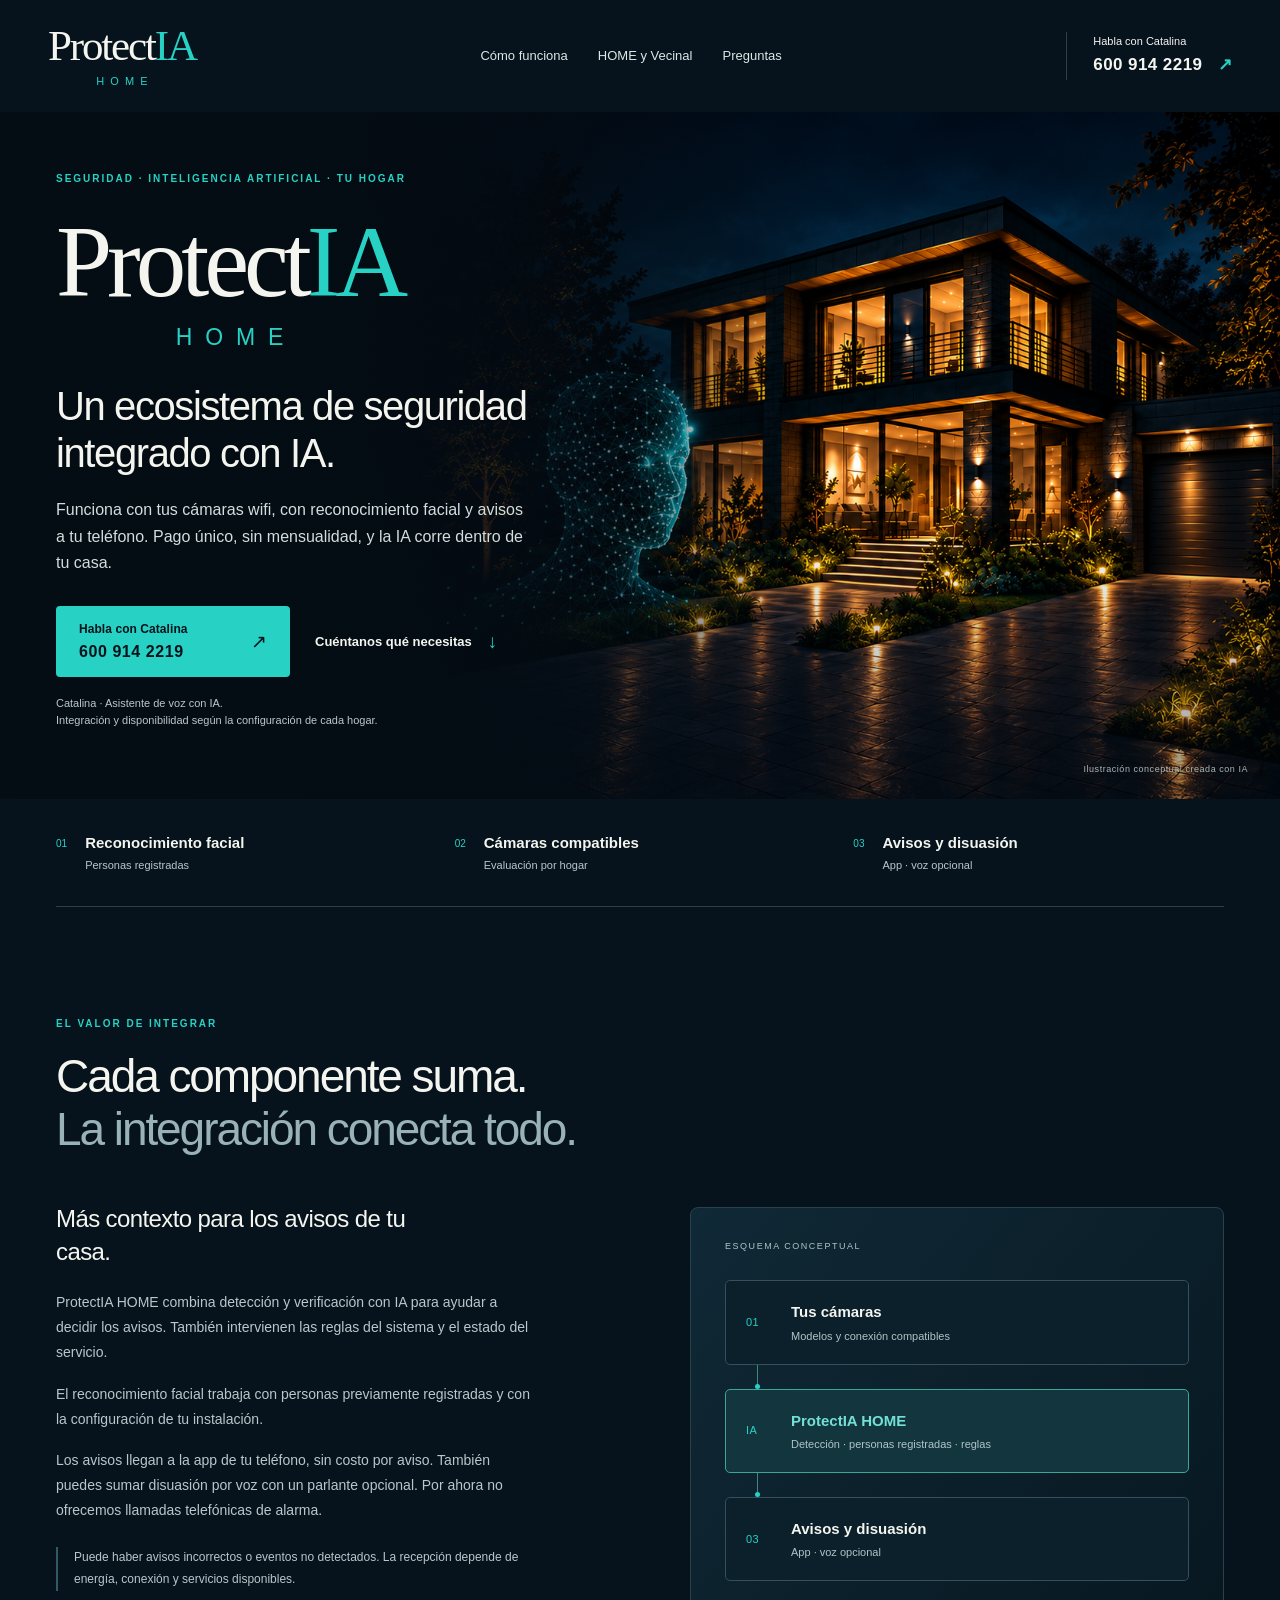
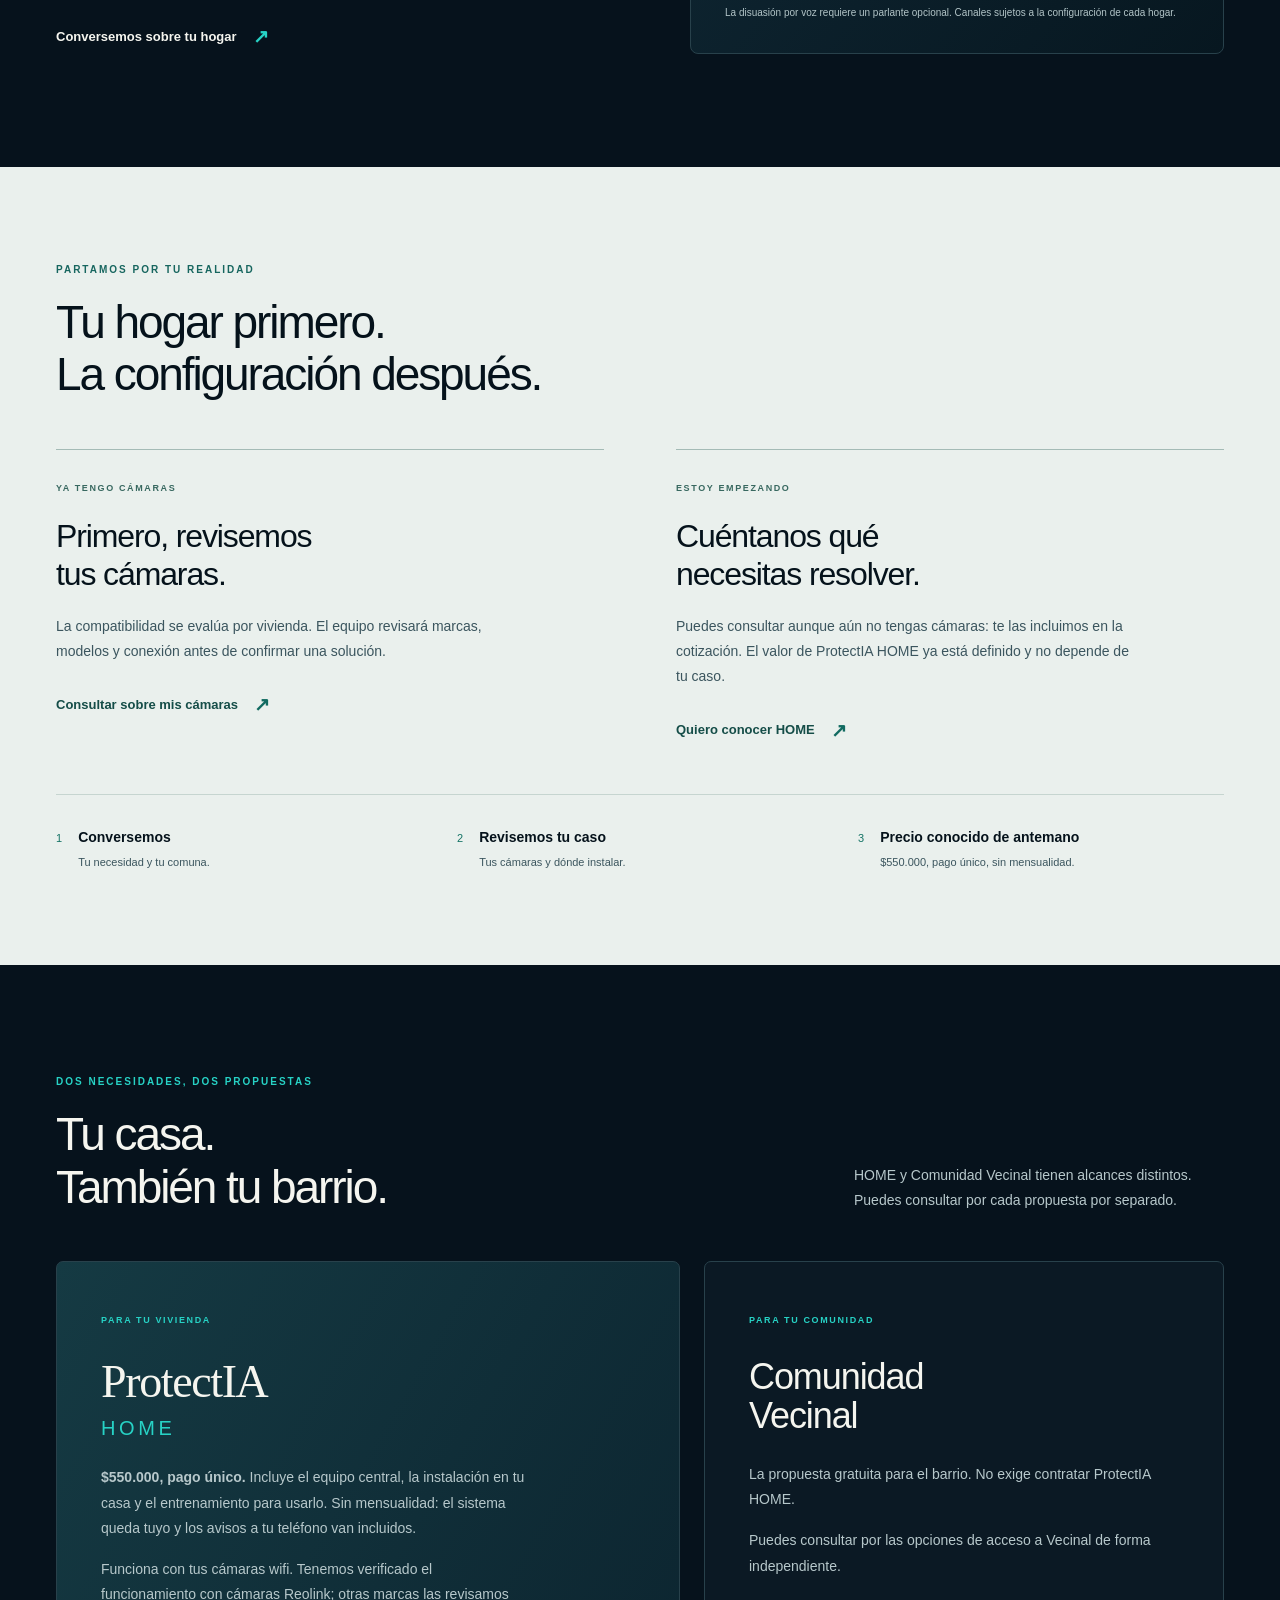
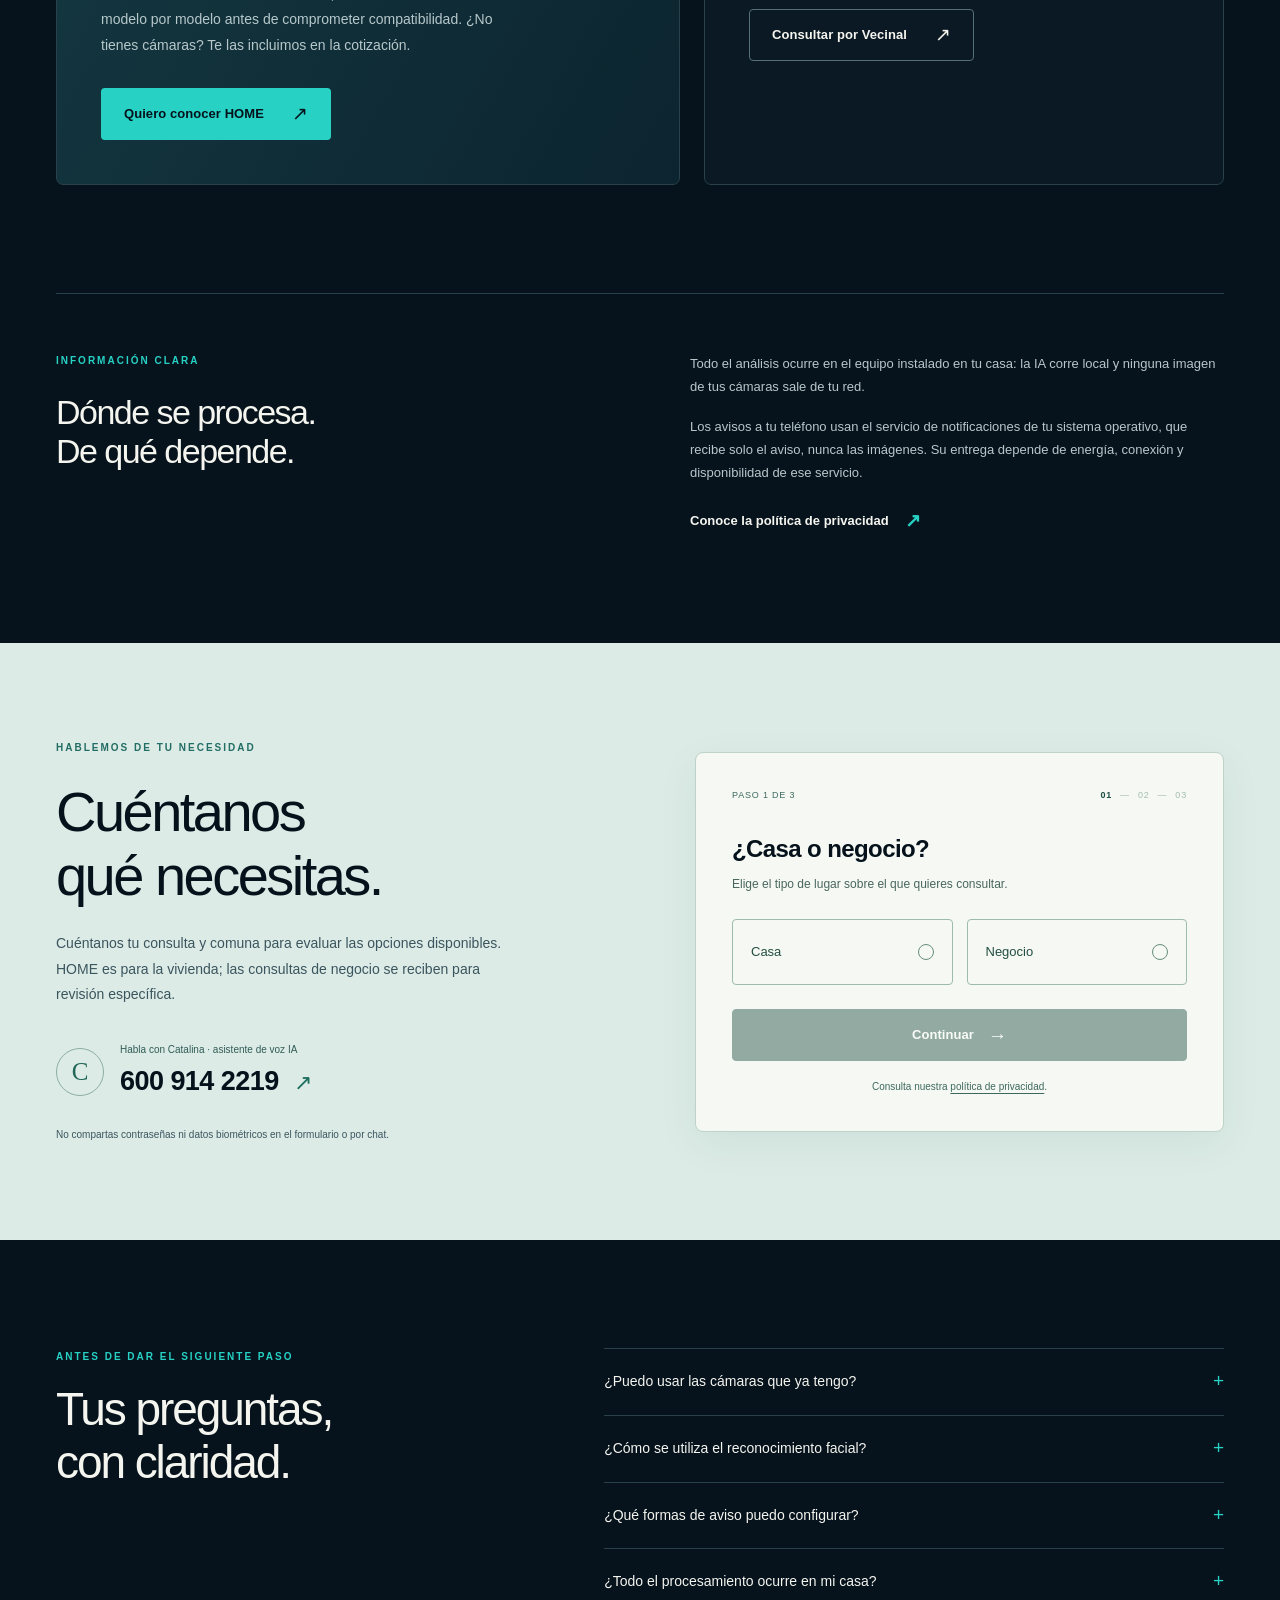
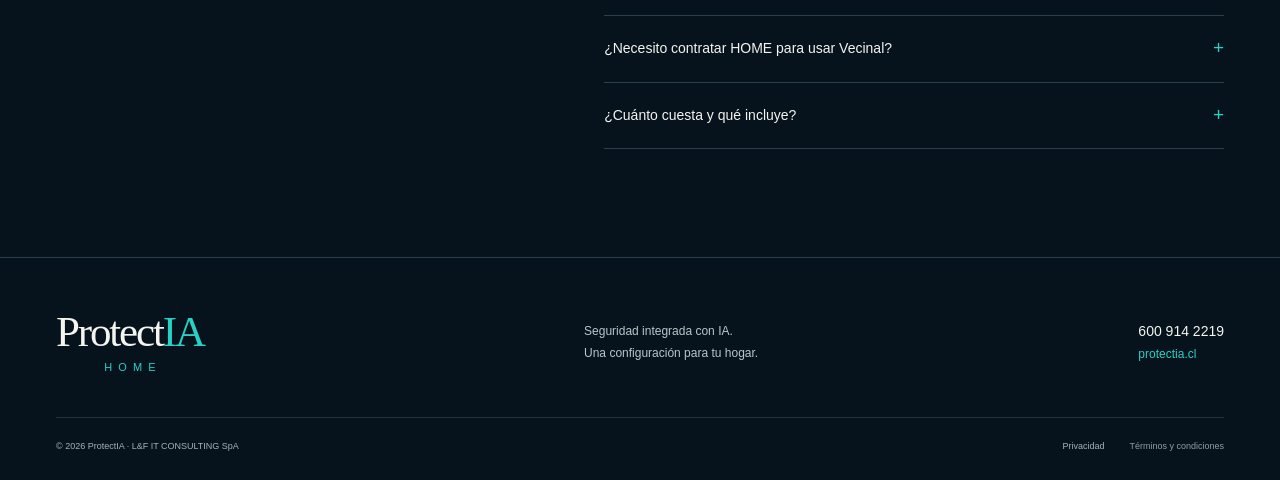
==== commit 943e5b47: "Sitio: modelo de pago único ($550.000) y la tienda sale del sitio público Modelo nuevo: pago único d" ====
--- a/index.html
+++ b/index.html
@@ -5,7 +5,7 @@
   <meta name="viewport" content="width=device-width, initial-scale=1, viewport-fit=cover">
 
   <title>ProtectIA HOME | Seguridad integrada con IA</title>
-  <meta name="description" content="Integra cámaras compatibles, reconocimiento facial y avisos según la configuración de tu hogar. Conoce ProtectIA HOME y habla con Catalina, asistente de voz con IA.">
+  <meta name="description" content="ProtectIA HOME: pago único de $550.000 con equipo, instalación y entrenamiento. Sin mensualidad, IA 100% local sobre tus cámaras wifi. Habla con Catalina, asistente de voz con IA.">
 
   <!-- Open Graph. Se conservan tipo/idioma/URL de la fuente: no hay <link
        rel="canonical"> en el sitio y no se inventa uno acá. -->
@@ -14,7 +14,7 @@
   <meta property="og:site_name" content="ProtectIA HOME">
   <meta property="og:url" content="https://protectia.cl/">
   <meta property="og:title" content="ProtectIA HOME | Seguridad integrada con IA">
-  <meta property="og:description" content="Integra cámaras compatibles, reconocimiento facial y avisos según la configuración de tu hogar. Conoce ProtectIA HOME y habla con Catalina, asistente de voz con IA.">
+  <meta property="og:description" content="ProtectIA HOME: pago único de $550.000 con equipo, instalación y entrenamiento. Sin mensualidad, IA 100% local sobre tus cámaras wifi. Habla con Catalina, asistente de voz con IA.">
   <meta property="og:image" content="https://protectia.cl/img/hero-web18-v1.png">
   <meta property="og:image:type" content="image/png">
   <meta property="og:image:width" content="1672">
@@ -47,7 +47,7 @@
     </button>
 
     <nav id="navigation" aria-label="Navegación principal">
-      <a href="#como-funciona">Cómo funciona</a><a href="#plan">HOME y Vecinal</a><a href="/tienda.html">Tiend<span class="no-break">a ↗</span></a><a href="#faq">Preguntas</a>
+      <a href="#como-funciona">Cómo funciona</a><a href="#plan">HOME y Vecinal</a><a href="#faq">Preguntas</a>
     </nav>
 
     <a class="header-contact" href="tel:6009142219"><span>Habla con Catalina</span><strong>600 914 2219 <span aria-hidden="true">↗</span></strong></a>
@@ -65,7 +65,7 @@
         <p class="eyebrow">SEGURIDAD · INTELIGENCIA ARTIFICIAL · TU HOGAR</p>
         <div class="wordmark hero-brand" aria-label="ProtectIA HOME"><span>Protect<span class="ia">IA</span></span><span class="home">HOME</span></div>
         <h1 id="hero-title">Un ecosistema de seguridad<br class="desktop-break"> integrado con IA.</h1>
-        <p class="hero-intro">Conecta cámaras compatibles, reconocimiento facial y avisos en una experiencia pensada para tu hogar.</p>
+        <p class="hero-intro">Funciona con tus cámaras wifi, con reconocimiento facial y avisos a tu teléfono. Pago único, sin mensualidad, y la IA corre dentro de tu casa.</p>
         <div class="hero-actions">
           <a class="button primary hero-call" href="tel:6009142219"><span class="call-label">Habla con Catalina<small>600 914 2219</small></span><span aria-hidden="true">↗</span></a>
           <a class="text-link" href="#contacto">Cuéntanos qué necesitas <span aria-hidden="true">↓</span></a>
@@ -79,7 +79,7 @@
     <div class="capability-strip wrap" id="pilares" aria-label="Componentes del ecosistema">
       <div><span class="tiny-index">01</span><p>Reconocimiento facial<span>Personas registradas</span></p></div>
       <div><span class="tiny-index">02</span><p>Cámaras compatibles<span>Evaluación por hogar</span></p></div>
-      <div><span class="tiny-index">03</span><p>Avisos y disuasión<span>App · llamadas · voz opcional</span></p></div>
+      <div><span class="tiny-index">03</span><p>Avisos y disuasión<span>App · voz opcional</span></p></div>
     </div>
 
     <!-- El valor de integrar — destino de #como-funciona ---------------------
@@ -92,7 +92,7 @@
           <h3>Más contexto para los avisos de tu casa.</h3>
           <p>ProtectIA HOME combina detección y verificación con IA para ayudar a decidir los avisos. También intervienen las reglas del sistema y el estado del servicio.</p>
           <p>El reconocimiento facial trabaja con personas previamente registradas y con la configuración de tu instalación.</p>
-          <p>Puedes integrar avisos en la app, llamadas configuradas y disuasión por voz con parlante opcional, según tu instalación.</p>
+          <p>Los avisos llegan a la app de tu teléfono, sin costo por aviso. También puedes sumar disuasión por voz con un parlante opcional. Por ahora no ofrecemos llamadas telefónicas de alarma.</p>
           <p class="condition">Puede haber avisos incorrectos o eventos no detectados. La recepción depende de energía, conexión y servicios disponibles.</p>
           <a class="text-link" href="#contacto">Conversemos sobre tu hogar <span aria-hidden="true">↗</span></a>
         </div>
@@ -102,7 +102,7 @@
           <div class="flow-line" aria-hidden="true"></div>
           <div class="flow-node featured"><span class="node-number">IA</span><div><h4>ProtectIA HOME</h4><p>Detección · personas registradas · reglas</p></div></div>
           <div class="flow-line" aria-hidden="true"></div>
-          <div class="flow-node"><span class="node-number">03</span><div><h4>Avisos y disuasión</h4><p>App · llamadas configuradas · voz</p></div></div>
+          <div class="flow-node"><span class="node-number">03</span><div><h4>Avisos y disuasión</h4><p>App · voz opcional</p></div></div>
           <p class="diagram-note">La disuasión por voz requiere un parlante opcional. Canales sujetos a la configuración de cada hogar.</p>
         </figure>
       </div>
@@ -123,14 +123,14 @@
         <article>
           <span class="path-tag">ESTOY EMPEZANDO</span>
           <h3>Cuéntanos qué<br>necesitas resolver.</h3>
-          <p>Puedes consultar aunque aún no tengas cámaras. Ventas revisará tu necesidad y las condiciones de una eventual propuesta.</p>
+          <p>Puedes consultar aunque aún no tengas cámaras: te las incluimos en la cotización. El valor de ProtectIA HOME ya está definido y no depende de tu caso.</p>
           <a class="text-link" href="#contacto">Quiero conocer HOME <span aria-hidden="true">↗</span></a>
         </article>
       </div>
       <ol class="steps">
         <li><span>1</span><div><h4>Conversemos</h4><p>Tu necesidad y tu comuna.</p></div></li>
-        <li><span>2</span><div><h4>Revisemos tu caso</h4><p>Instalación, alcance y compatibilidad.</p></div></li>
-        <li><span>3</span><div><h4>Define con información</h4><p>Propuesta y condiciones antes de contratar.</p></div></li>
+        <li><span>2</span><div><h4>Revisemos tu caso</h4><p>Tus cámaras y dónde instalar.</p></div></li>
+        <li><span>3</span><div><h4>Precio conocido de antemano</h4><p>$550.000, pago único, sin mensualidad.</p></div></li>
       </ol>
     </div></section>
 
@@ -144,8 +144,8 @@
         <article class="home-plan">
           <span class="plan-label">PARA TU VIVIENDA</span>
           <h3>ProtectIA <span>HOME</span></h3>
-          <p>Servicio de pago para integrar componentes de seguridad con IA, con activación y mensualidad.</p>
-          <p>El equipo de Ventas revisa contigo alcance, compatibilidad y condiciones de contratación.</p>
+          <p><strong>$550.000, pago único.</strong> Incluye el equipo central, la instalación en tu casa y el entrenamiento para usarlo. Sin mensualidad: el sistema queda tuyo y los avisos a tu teléfono van incluidos.</p>
+          <p>Funciona con tus cámaras wifi. Tenemos verificado el funcionamiento con cámaras Reolink; otras marcas las revisamos modelo por modelo antes de comprometer compatibilidad. ¿No tienes cámaras? Te las incluimos en la cotización.</p>
           <a class="button primary" href="#contacto">Quiero conocer HOME <span aria-hidden="true">↗</span></a>
         </article>
         <article class="neighborhood-plan">
@@ -163,8 +163,8 @@
     <section class="privacy-section wrap" aria-labelledby="privacy-title">
       <div><p class="eyebrow">INFORMACIÓN CLARA</p><h2 id="privacy-title">Dónde se procesa.<br>De qué depende.</h2></div>
       <div class="privacy-copy">
-        <p>El procesamiento principal del video se realiza en el equipo del hogar. Para ciertas verificaciones se envían imágenes y datos del evento a un proveedor externo de IA.</p>
-        <p>Las llamadas y notificaciones también utilizan proveedores externos. La entrega de avisos depende de energía, conexión y disponibilidad de esos servicios.</p>
+        <p>Todo el análisis ocurre en el equipo instalado en tu casa: la IA corre local y ninguna imagen de tus cámaras sale de tu red.</p>
+        <p>Los avisos a tu teléfono usan el servicio de notificaciones de tu sistema operativo, que recibe solo el aviso, nunca las imágenes. Su entrega depende de energía, conexión y disponibilidad de ese servicio.</p>
         <a class="text-link" href="/privacidad.html">Conoce la política de privacidad <span aria-hidden="true">↗</span></a>
       </div>
     </section>
@@ -291,12 +291,12 @@
     <section class="section wrap faq" id="faq" aria-labelledby="faq-title">
       <div class="section-heading"><p class="eyebrow">ANTES DE DAR EL SIGUIENTE PASO</p><h2 id="faq-title">Tus preguntas,<br>con claridad.</h2></div>
       <div class="faq-list">
-        <details><summary>¿Puedo usar las cámaras que ya tengo?<span aria-hidden="true">+</span></summary><p>Primero debemos revisar la compatibilidad de modelos, cantidad y conexión para tu vivienda. Consultar no exige confirmar esos datos de antemano ni enviar contraseñas.</p></details>
+        <details><summary>¿Puedo usar las cámaras que ya tengo?<span aria-hidden="true">+</span></summary><p>Funciona con cámaras wifi. Hoy tenemos verificado el funcionamiento con cámaras Reolink; con otras marcas revisamos el modelo antes de comprometer compatibilidad. Si no tienes cámaras, te las incluimos en la cotización. Consultar no exige enviar contraseñas.</p></details>
         <details><summary>¿Cómo se utiliza el reconocimiento facial?<span aria-hidden="true">+</span></summary><p>Se utiliza con personas previamente registradas y configuración por instalación. Su funcionamiento y disponibilidad se validan para cada hogar; la IA puede equivocarse.</p></details>
-        <details><summary>¿Qué formas de aviso puedo configurar?<span aria-hidden="true">+</span></summary><p>El ecosistema integra avisos en la app, llamadas configuradas y disuasión por voz con un parlante opcional. Disponibilidad y configuración se revisan por hogar. La recepción depende de energía, conexión y servicios disponibles.</p></details>
-        <details><summary>¿Todo el procesamiento ocurre en mi casa?<span aria-hidden="true">+</span></summary><p>El procesamiento principal del video se realiza en el equipo del hogar. Para ciertas verificaciones se envían imágenes y datos del evento a un proveedor externo de IA. Llamadas y notificaciones también usan servicios externos.</p></details>
+        <details><summary>¿Qué formas de aviso puedo configurar?<span aria-hidden="true">+</span></summary><p>Los avisos llegan a la app de tu teléfono y van incluidos, sin costo por aviso. Puedes sumar disuasión por voz con un parlante opcional. Por ahora no ofrecemos llamadas telefónicas de alarma. La recepción depende de energía, conexión y del servicio de notificaciones de tu teléfono.</p></details>
+        <details><summary>¿Todo el procesamiento ocurre en mi casa?<span aria-hidden="true">+</span></summary><p>Sí. Todo el análisis, incluida la IA, ocurre en el equipo instalado en tu casa: ninguna imagen de tus cámaras sale de tu red ni se envía a un servicio de IA externo. Solo los avisos salen, por el servicio de notificaciones de tu teléfono, que recibe el aviso y nunca las imágenes.</p></details>
         <details><summary>¿Necesito contratar HOME para usar Vecinal?<span aria-hidden="true">+</span></summary><p>No. Comunidad Vecinal es una propuesta gratuita y separada del servicio HOME. Puedes consultar por sus opciones de acceso de forma independiente.</p></details>
-        <details><summary>¿Cómo conozco las condiciones para contratar?<span aria-hidden="true">+</span></summary><p>Consulta al equipo de Ventas. Una eventual propuesta deberá precisar activación, mensualidad, alcance, disponibilidad y condiciones aplicables a tu caso.</p></details>
+        <details><summary>¿Cuánto cuesta y qué incluye?<span aria-hidden="true">+</span></summary><p>$550.000 una sola vez: el equipo central, la instalación y el entrenamiento para usar el sistema. No hay mensualidad ni contrato: el sistema queda tuyo y los avisos a tu teléfono están incluidos. Lo único que sigues pagando es tu luz y tu internet. Si necesitas cámaras, se cotizan aparte.</p></details>
       </div>
     </section>
 
@@ -311,7 +311,6 @@
     <div class="wrap footer-bottom">
       <span>© 2026 ProtectIA · L&amp;F IT CONSULTING SpA</span>
       <div>
-        <a href="/tienda.html">Tienda</a>
         <a href="/privacidad.html">Privacidad</a>
         <!-- Términos siguen sin documento acreditado: marcador deshabilitado. -->
         <span aria-disabled="true">Términos y condiciones</span>
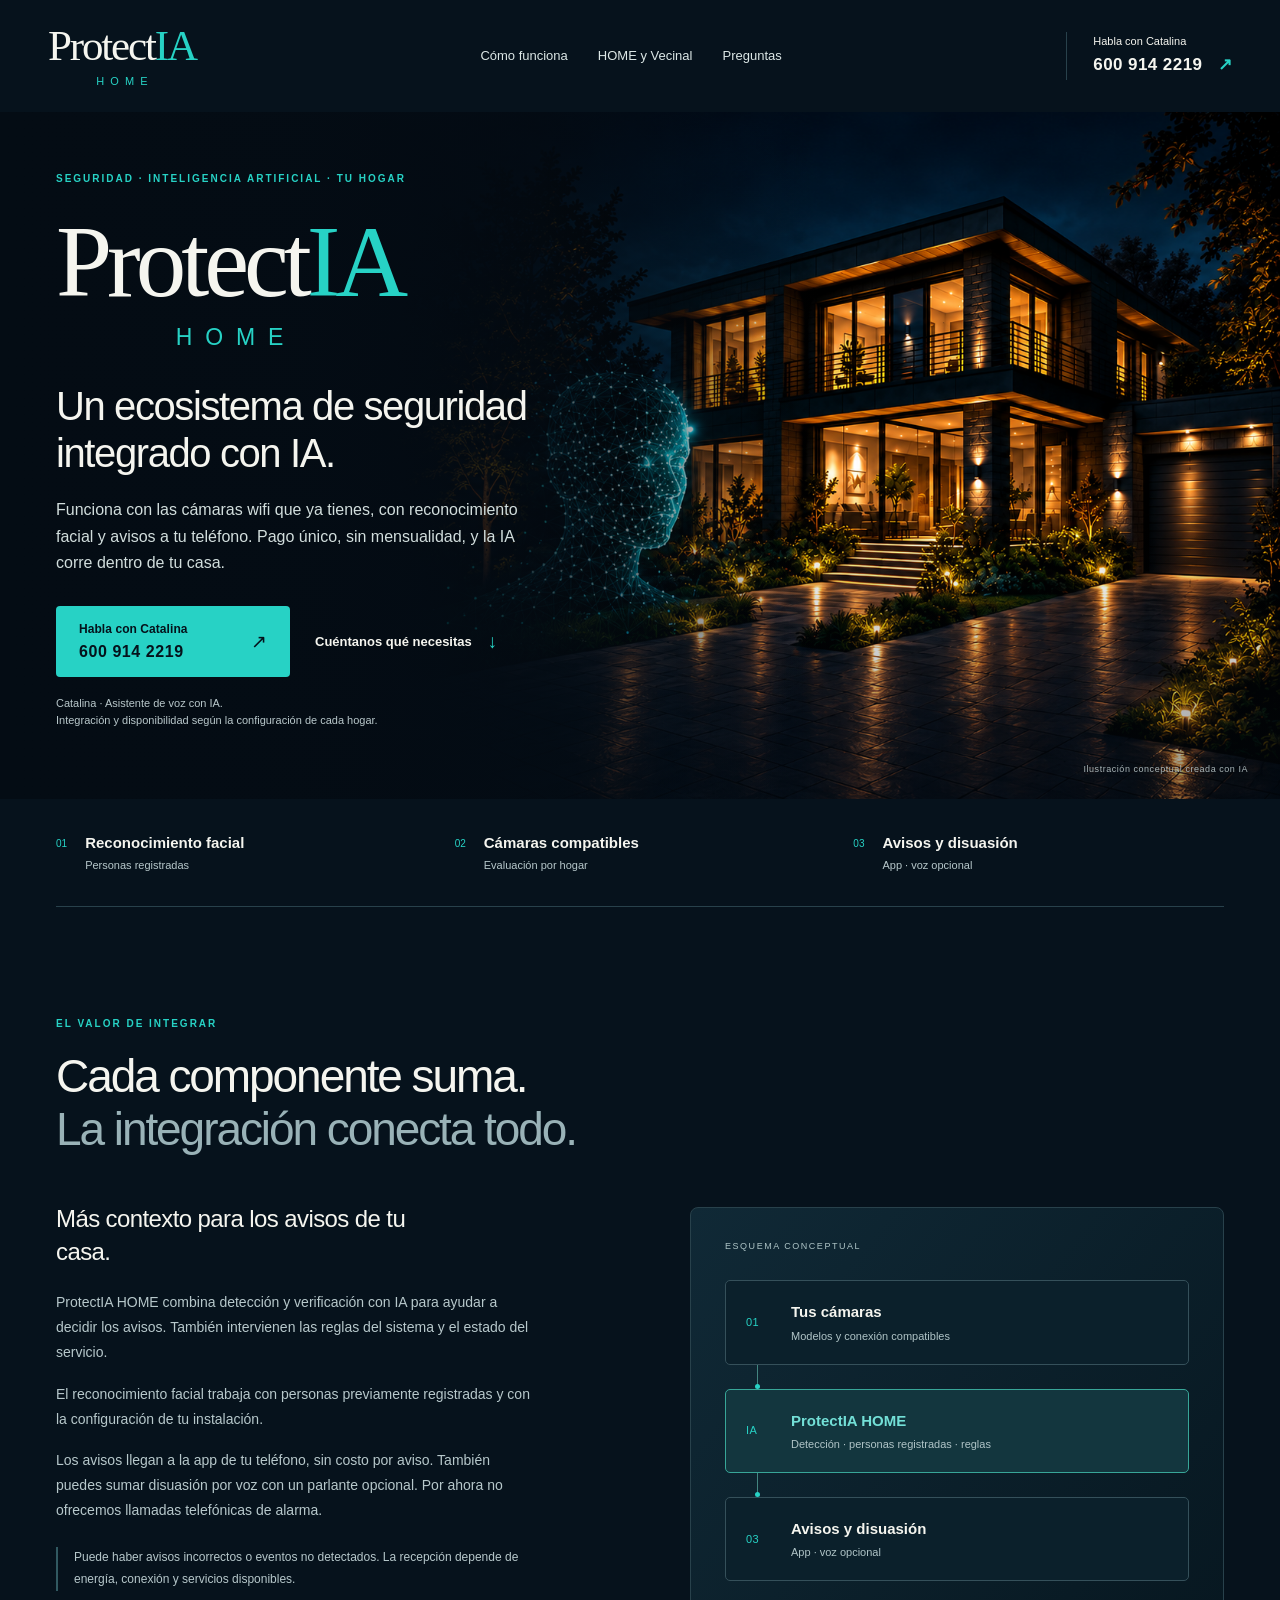
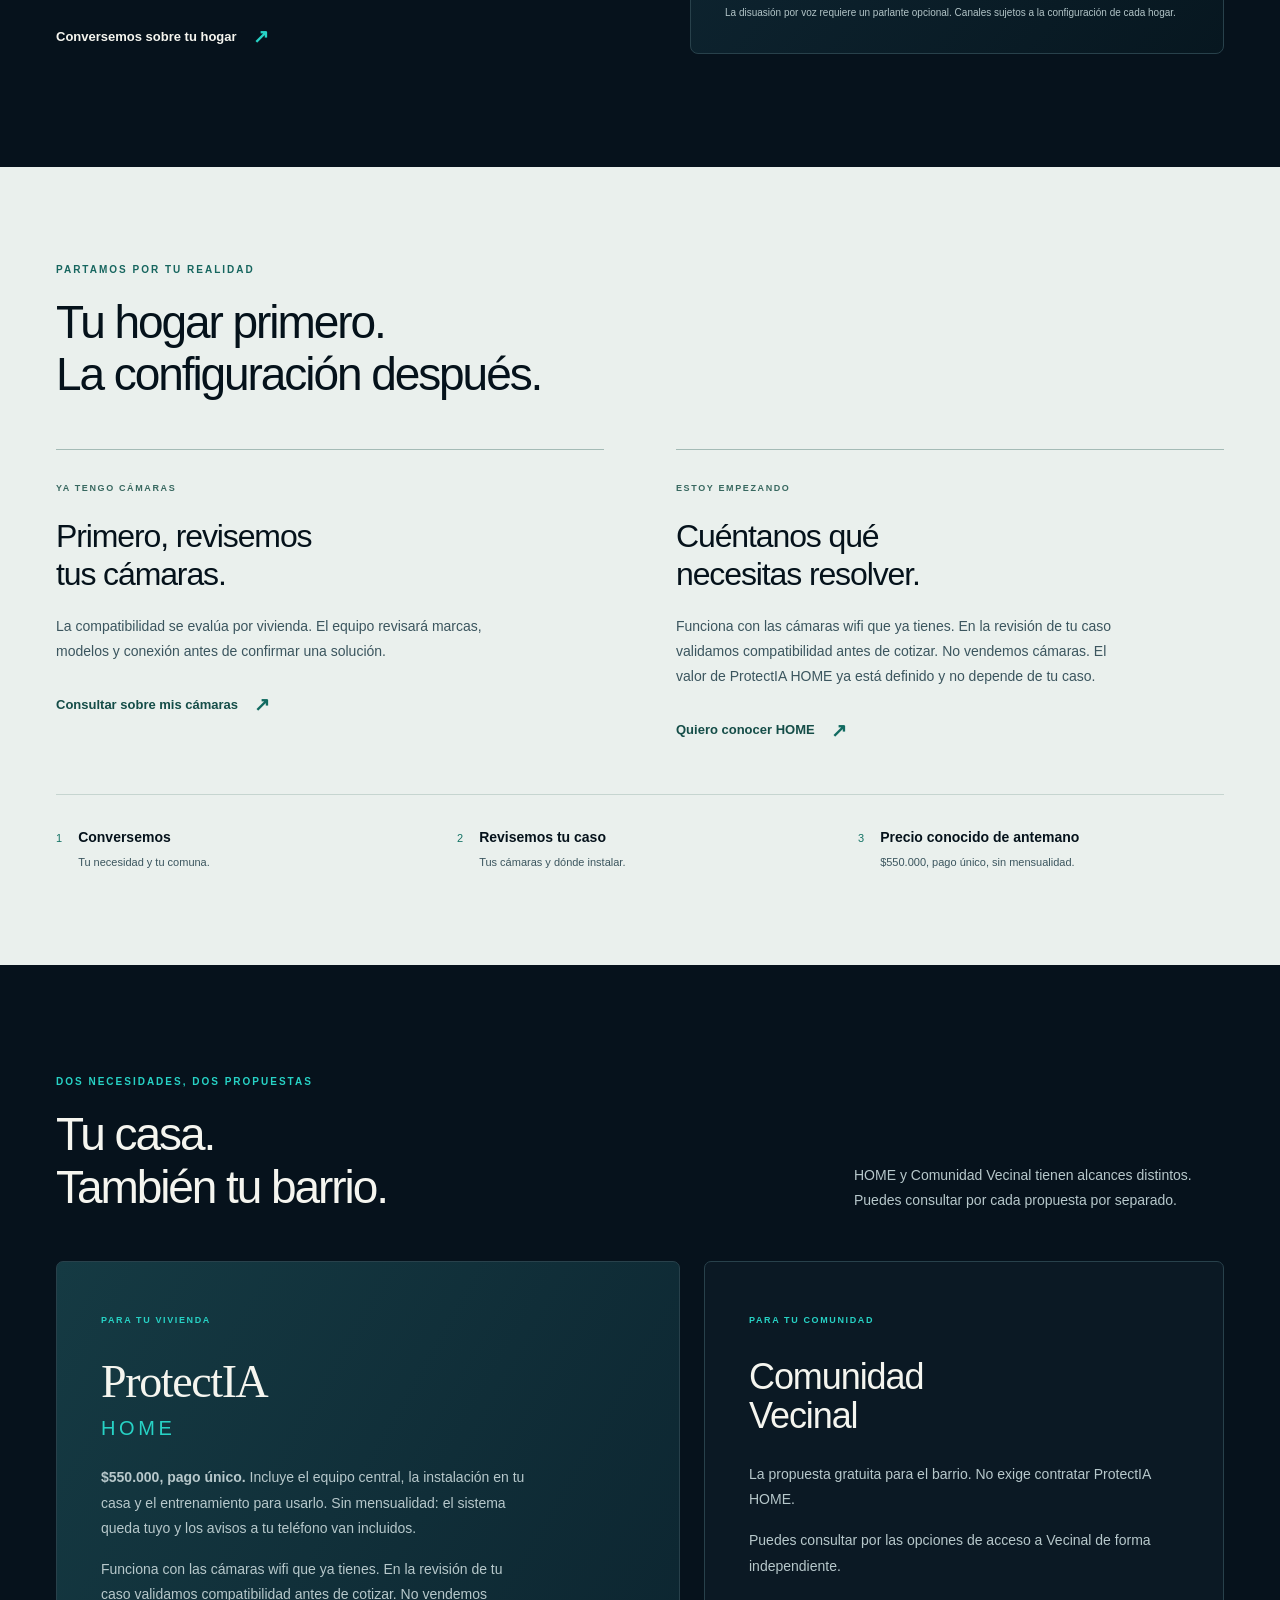
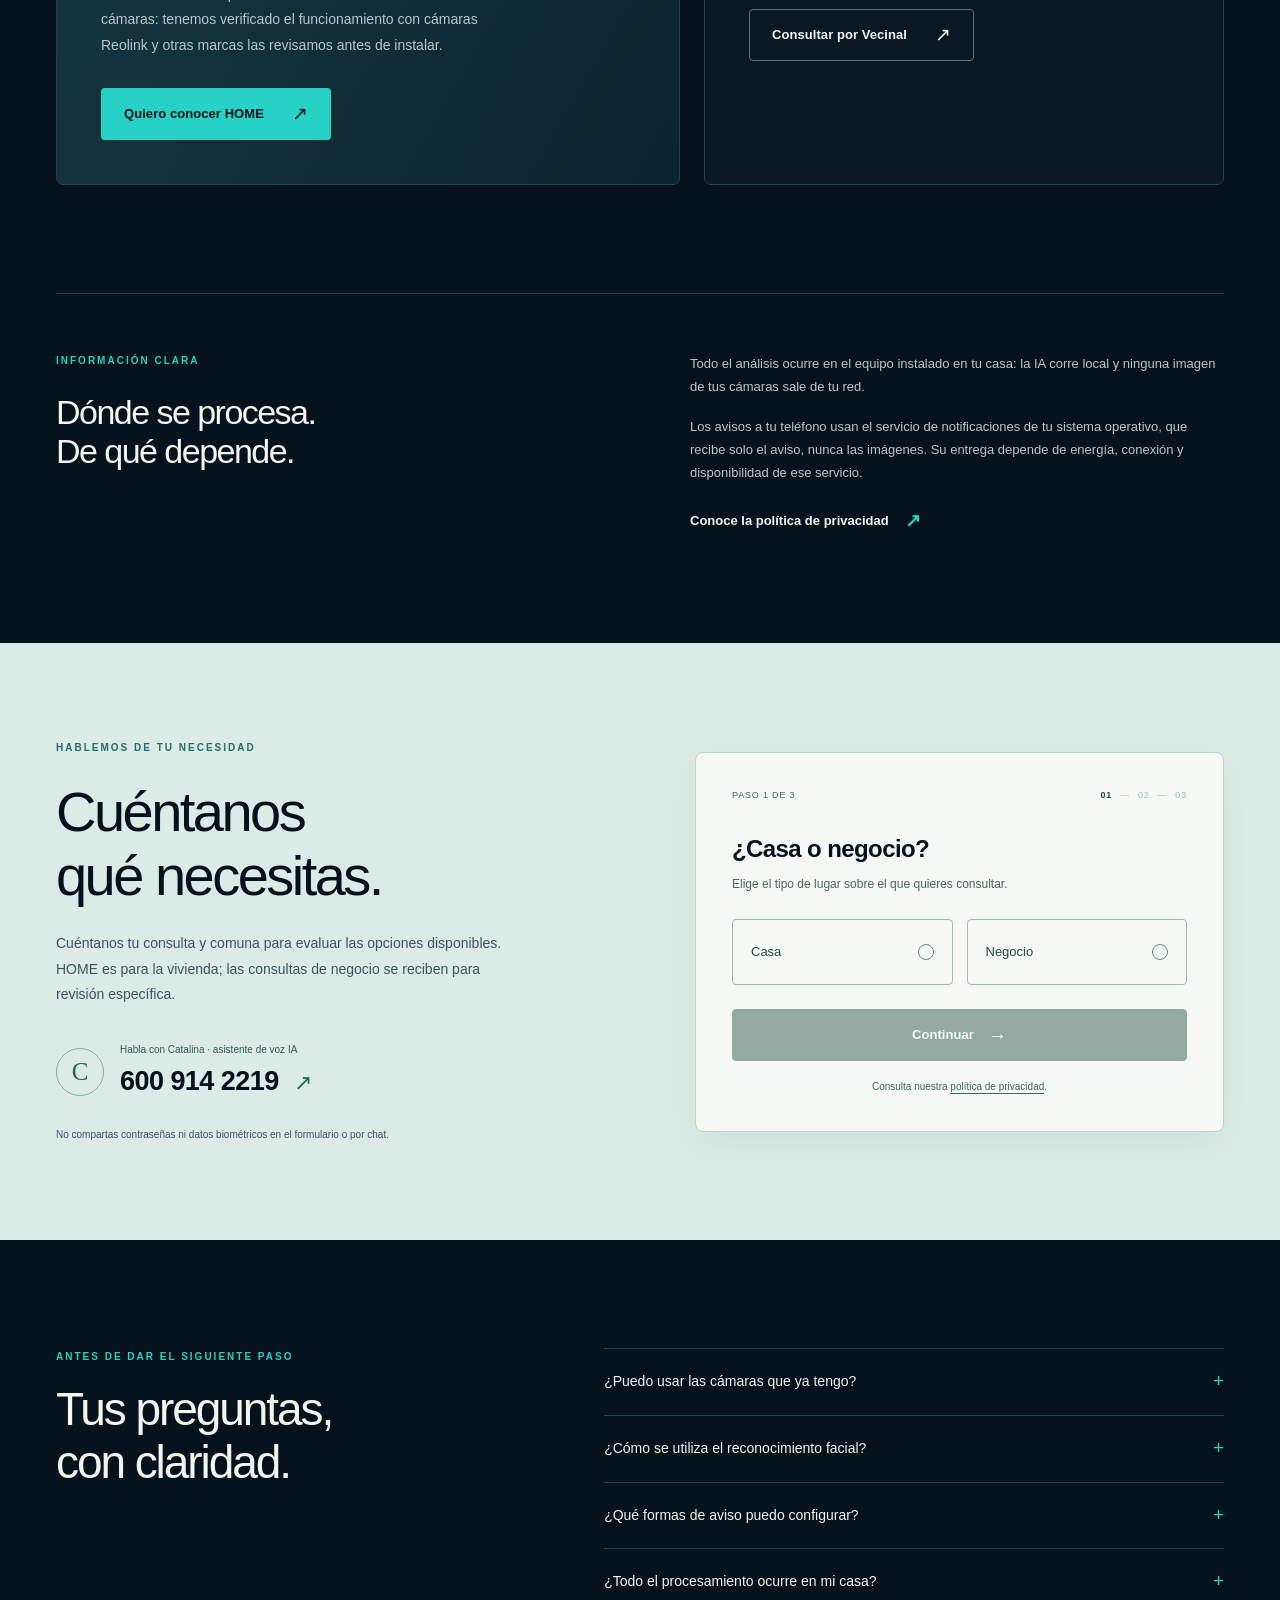
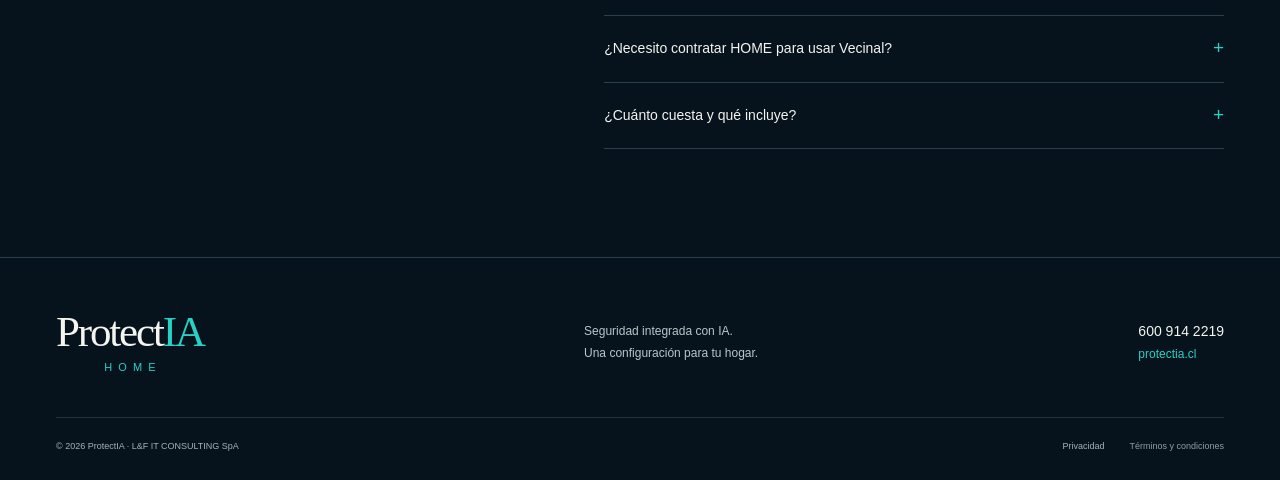
==== commit 4cf2e175: "Sitio: ProtectIA no vende cámaras; funciona sobre las que el cliente ya tiene Ajuste del modelo: se " ====
--- a/index.html
+++ b/index.html
@@ -5,7 +5,7 @@
   <meta name="viewport" content="width=device-width, initial-scale=1, viewport-fit=cover">
 
   <title>ProtectIA HOME | Seguridad integrada con IA</title>
-  <meta name="description" content="ProtectIA HOME: pago único de $550.000 con equipo, instalación y entrenamiento. Sin mensualidad, IA 100% local sobre tus cámaras wifi. Habla con Catalina, asistente de voz con IA.">
+  <meta name="description" content="ProtectIA HOME: pago único de $550.000 con equipo central, instalación y entrenamiento. Sin mensualidad, IA 100% local sobre las cámaras wifi que ya tienes. Habla con Catalina, asistente de voz con IA.">
 
   <!-- Open Graph. Se conservan tipo/idioma/URL de la fuente: no hay <link
        rel="canonical"> en el sitio y no se inventa uno acá. -->
@@ -14,7 +14,7 @@
   <meta property="og:site_name" content="ProtectIA HOME">
   <meta property="og:url" content="https://protectia.cl/">
   <meta property="og:title" content="ProtectIA HOME | Seguridad integrada con IA">
-  <meta property="og:description" content="ProtectIA HOME: pago único de $550.000 con equipo, instalación y entrenamiento. Sin mensualidad, IA 100% local sobre tus cámaras wifi. Habla con Catalina, asistente de voz con IA.">
+  <meta property="og:description" content="ProtectIA HOME: pago único de $550.000 con equipo central, instalación y entrenamiento. Sin mensualidad, IA 100% local sobre las cámaras wifi que ya tienes. Habla con Catalina, asistente de voz con IA.">
   <meta property="og:image" content="https://protectia.cl/img/hero-web18-v1.png">
   <meta property="og:image:type" content="image/png">
   <meta property="og:image:width" content="1672">
@@ -65,7 +65,7 @@
         <p class="eyebrow">SEGURIDAD · INTELIGENCIA ARTIFICIAL · TU HOGAR</p>
         <div class="wordmark hero-brand" aria-label="ProtectIA HOME"><span>Protect<span class="ia">IA</span></span><span class="home">HOME</span></div>
         <h1 id="hero-title">Un ecosistema de seguridad<br class="desktop-break"> integrado con IA.</h1>
-        <p class="hero-intro">Funciona con tus cámaras wifi, con reconocimiento facial y avisos a tu teléfono. Pago único, sin mensualidad, y la IA corre dentro de tu casa.</p>
+        <p class="hero-intro">Funciona con las cámaras wifi que ya tienes, con reconocimiento facial y avisos a tu teléfono. Pago único, sin mensualidad, y la IA corre dentro de tu casa.</p>
         <div class="hero-actions">
           <a class="button primary hero-call" href="tel:6009142219"><span class="call-label">Habla con Catalina<small>600 914 2219</small></span><span aria-hidden="true">↗</span></a>
           <a class="text-link" href="#contacto">Cuéntanos qué necesitas <span aria-hidden="true">↓</span></a>
@@ -123,7 +123,7 @@
         <article>
           <span class="path-tag">ESTOY EMPEZANDO</span>
           <h3>Cuéntanos qué<br>necesitas resolver.</h3>
-          <p>Puedes consultar aunque aún no tengas cámaras: te las incluimos en la cotización. El valor de ProtectIA HOME ya está definido y no depende de tu caso.</p>
+          <p>Funciona con las cámaras wifi que ya tienes. En la revisión de tu caso validamos compatibilidad antes de cotizar. No vendemos cámaras. El valor de ProtectIA HOME ya está definido y no depende de tu caso.</p>
           <a class="text-link" href="#contacto">Quiero conocer HOME <span aria-hidden="true">↗</span></a>
         </article>
       </div>
@@ -145,7 +145,7 @@
           <span class="plan-label">PARA TU VIVIENDA</span>
           <h3>ProtectIA <span>HOME</span></h3>
           <p><strong>$550.000, pago único.</strong> Incluye el equipo central, la instalación en tu casa y el entrenamiento para usarlo. Sin mensualidad: el sistema queda tuyo y los avisos a tu teléfono van incluidos.</p>
-          <p>Funciona con tus cámaras wifi. Tenemos verificado el funcionamiento con cámaras Reolink; otras marcas las revisamos modelo por modelo antes de comprometer compatibilidad. ¿No tienes cámaras? Te las incluimos en la cotización.</p>
+          <p>Funciona con las cámaras wifi que ya tienes. En la revisión de tu caso validamos compatibilidad antes de cotizar. No vendemos cámaras: tenemos verificado el funcionamiento con cámaras Reolink y otras marcas las revisamos antes de instalar.</p>
           <a class="button primary" href="#contacto">Quiero conocer HOME <span aria-hidden="true">↗</span></a>
         </article>
         <article class="neighborhood-plan">
@@ -291,12 +291,12 @@
     <section class="section wrap faq" id="faq" aria-labelledby="faq-title">
       <div class="section-heading"><p class="eyebrow">ANTES DE DAR EL SIGUIENTE PASO</p><h2 id="faq-title">Tus preguntas,<br>con claridad.</h2></div>
       <div class="faq-list">
-        <details><summary>¿Puedo usar las cámaras que ya tengo?<span aria-hidden="true">+</span></summary><p>Funciona con cámaras wifi. Hoy tenemos verificado el funcionamiento con cámaras Reolink; con otras marcas revisamos el modelo antes de comprometer compatibilidad. Si no tienes cámaras, te las incluimos en la cotización. Consultar no exige enviar contraseñas.</p></details>
+        <details><summary>¿Puedo usar las cámaras que ya tengo?<span aria-hidden="true">+</span></summary><p>Funciona con las cámaras wifi que ya tienes. En la revisión de tu caso validamos compatibilidad antes de cotizar. No vendemos cámaras. Hoy tenemos verificado el funcionamiento con cámaras Reolink; otras marcas las revisamos antes de instalar. Consultar no exige enviar contraseñas.</p></details>
         <details><summary>¿Cómo se utiliza el reconocimiento facial?<span aria-hidden="true">+</span></summary><p>Se utiliza con personas previamente registradas y configuración por instalación. Su funcionamiento y disponibilidad se validan para cada hogar; la IA puede equivocarse.</p></details>
         <details><summary>¿Qué formas de aviso puedo configurar?<span aria-hidden="true">+</span></summary><p>Los avisos llegan a la app de tu teléfono y van incluidos, sin costo por aviso. Puedes sumar disuasión por voz con un parlante opcional. Por ahora no ofrecemos llamadas telefónicas de alarma. La recepción depende de energía, conexión y del servicio de notificaciones de tu teléfono.</p></details>
         <details><summary>¿Todo el procesamiento ocurre en mi casa?<span aria-hidden="true">+</span></summary><p>Sí. Todo el análisis, incluida la IA, ocurre en el equipo instalado en tu casa: ninguna imagen de tus cámaras sale de tu red ni se envía a un servicio de IA externo. Solo los avisos salen, por el servicio de notificaciones de tu teléfono, que recibe el aviso y nunca las imágenes.</p></details>
         <details><summary>¿Necesito contratar HOME para usar Vecinal?<span aria-hidden="true">+</span></summary><p>No. Comunidad Vecinal es una propuesta gratuita y separada del servicio HOME. Puedes consultar por sus opciones de acceso de forma independiente.</p></details>
-        <details><summary>¿Cuánto cuesta y qué incluye?<span aria-hidden="true">+</span></summary><p>$550.000 una sola vez: el equipo central, la instalación y el entrenamiento para usar el sistema. No hay mensualidad ni contrato: el sistema queda tuyo y los avisos a tu teléfono están incluidos. Lo único que sigues pagando es tu luz y tu internet. Si necesitas cámaras, se cotizan aparte.</p></details>
+        <details><summary>¿Cuánto cuesta y qué incluye?<span aria-hidden="true">+</span></summary><p>$550.000 una sola vez: el equipo central, la instalación y el entrenamiento para usar el sistema. No hay mensualidad ni contrato: el sistema queda tuyo y los avisos a tu teléfono están incluidos. Lo único que sigues pagando es tu luz y tu internet. Funciona con las cámaras wifi que ya tienes: no vendemos cámaras.</p></details>
       </div>
     </section>
 
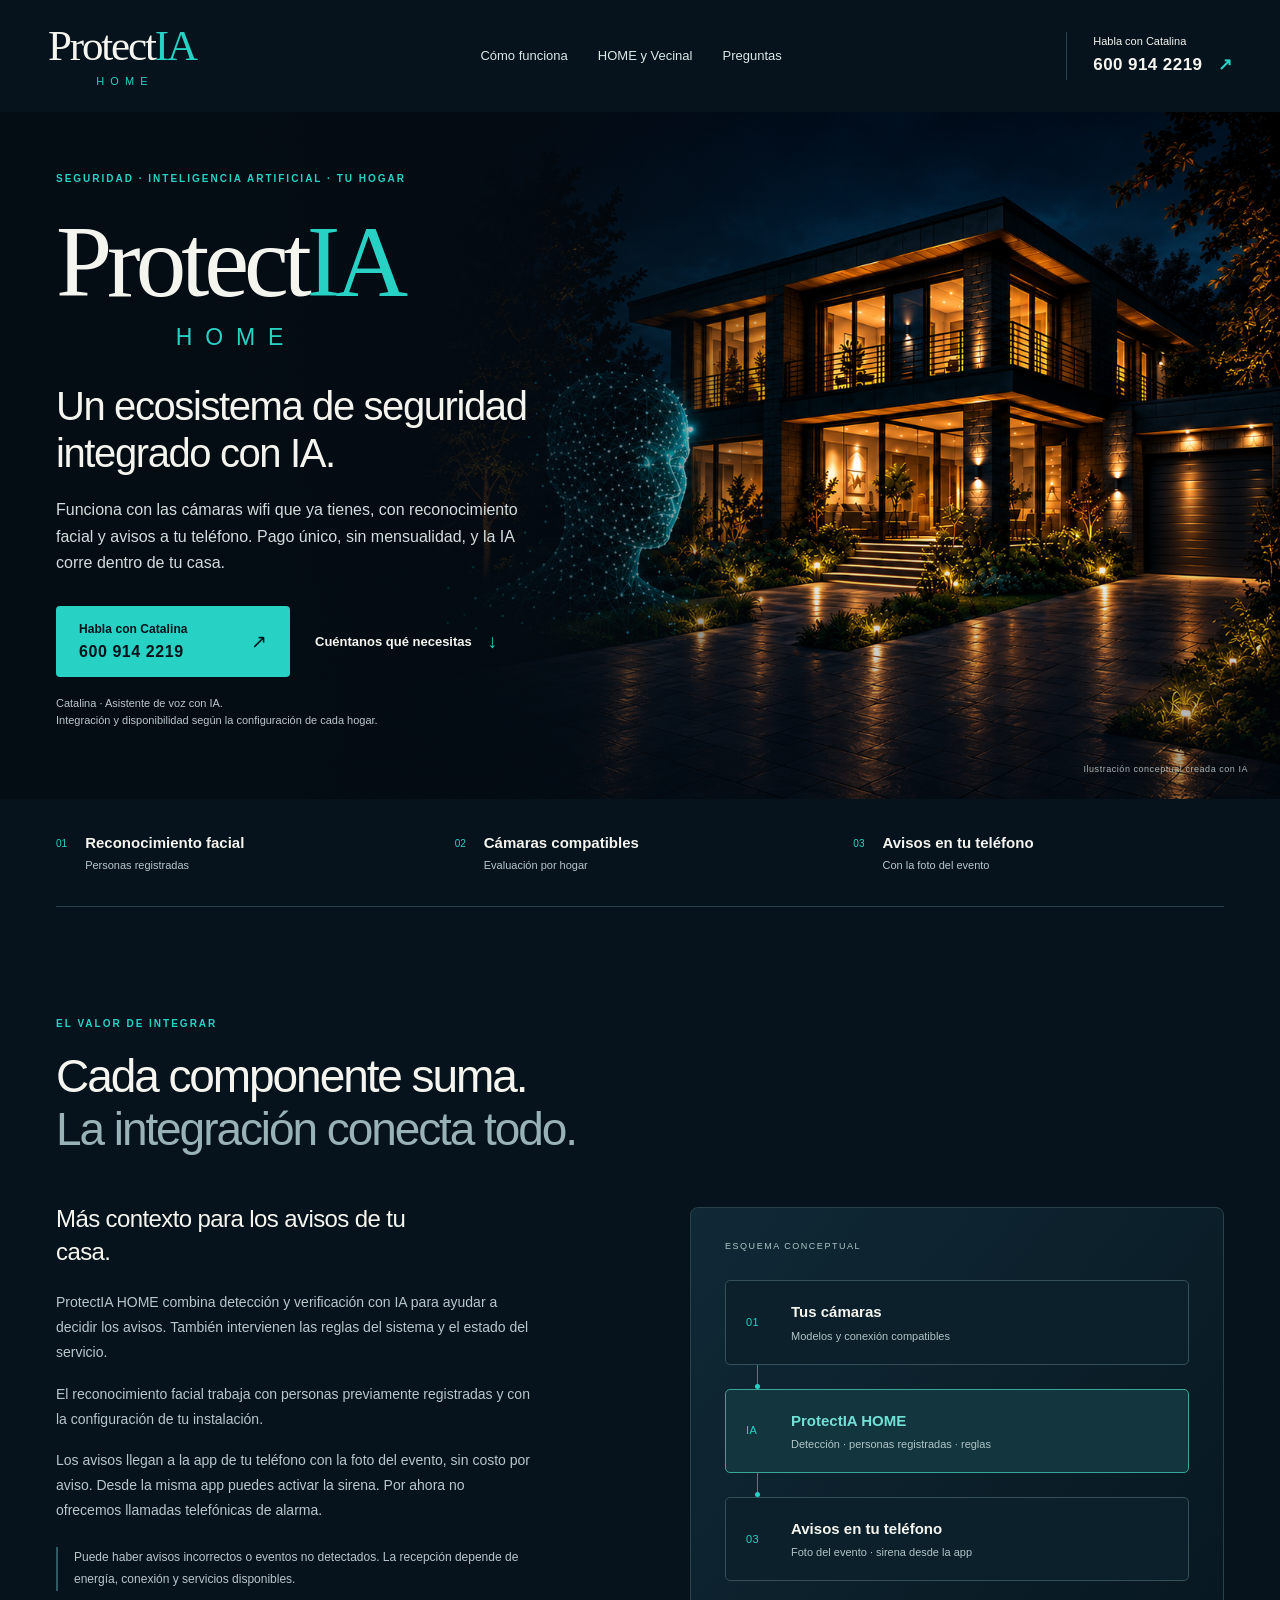
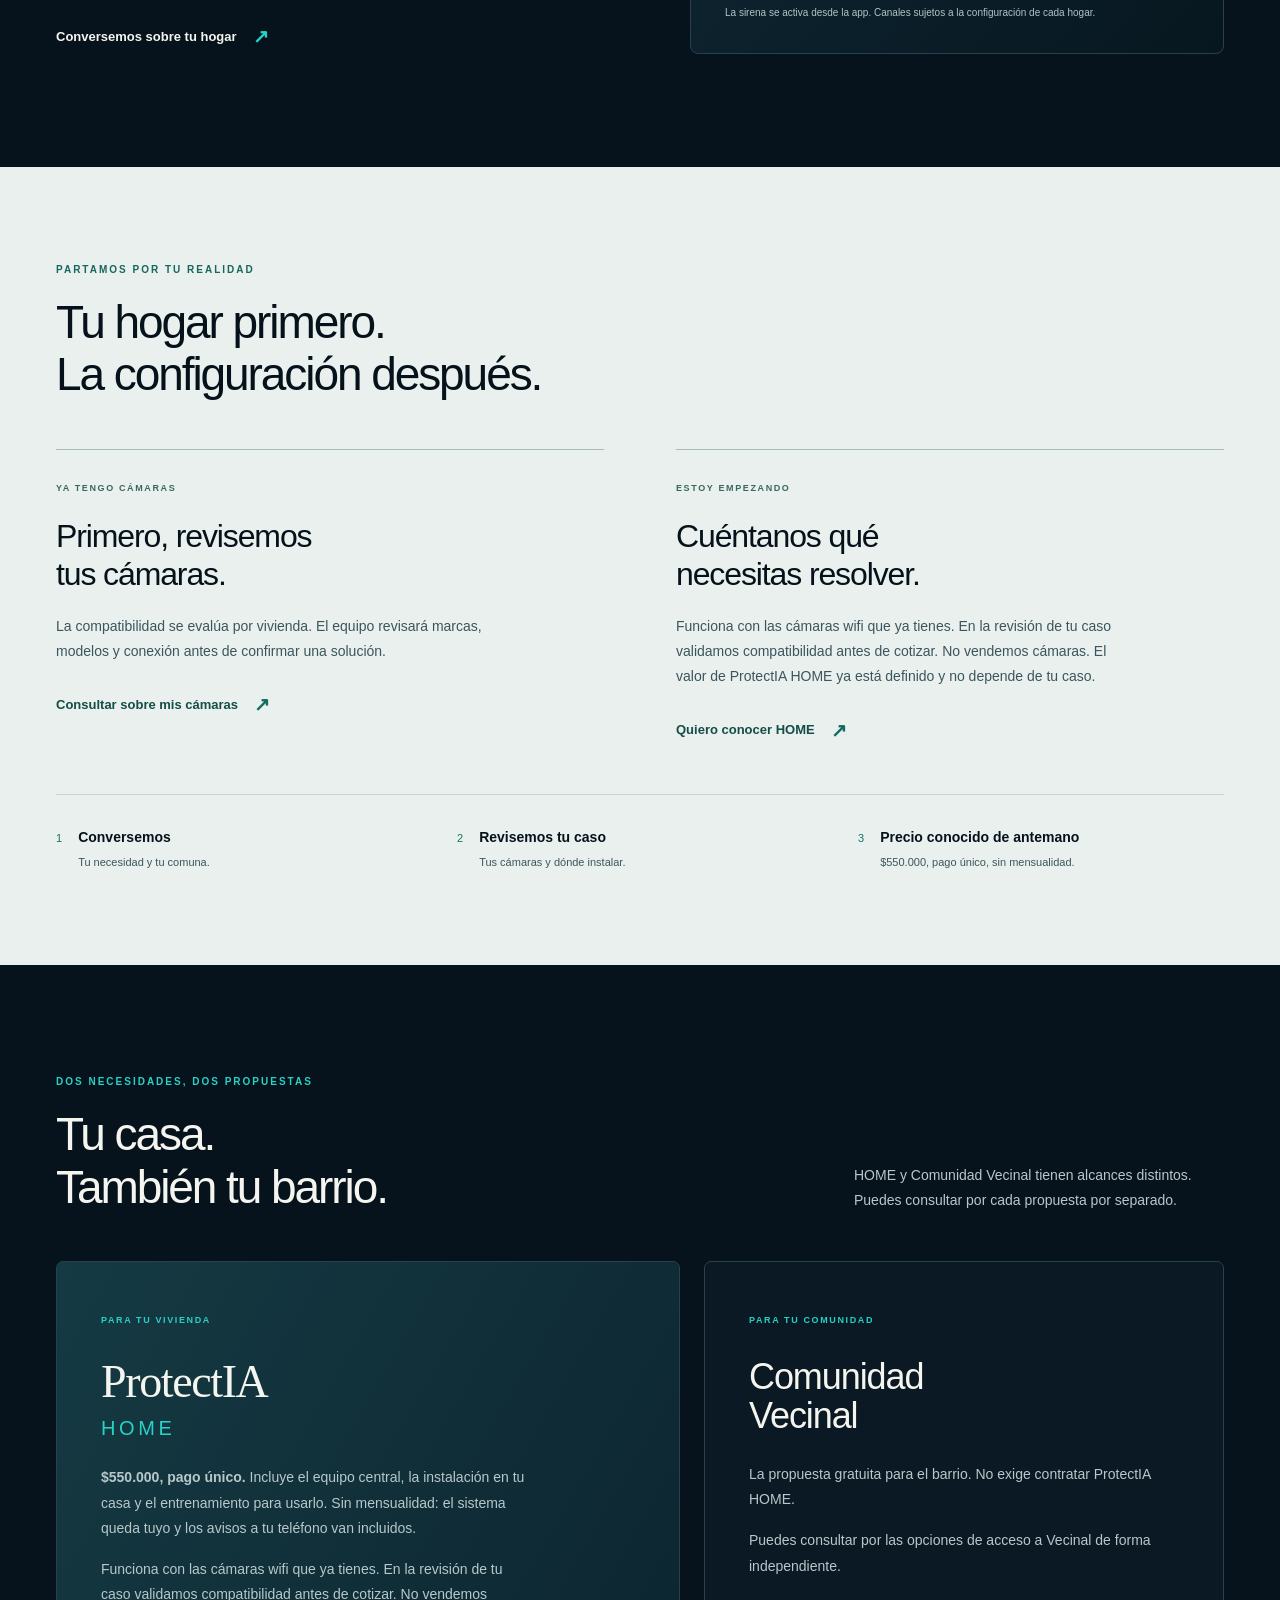
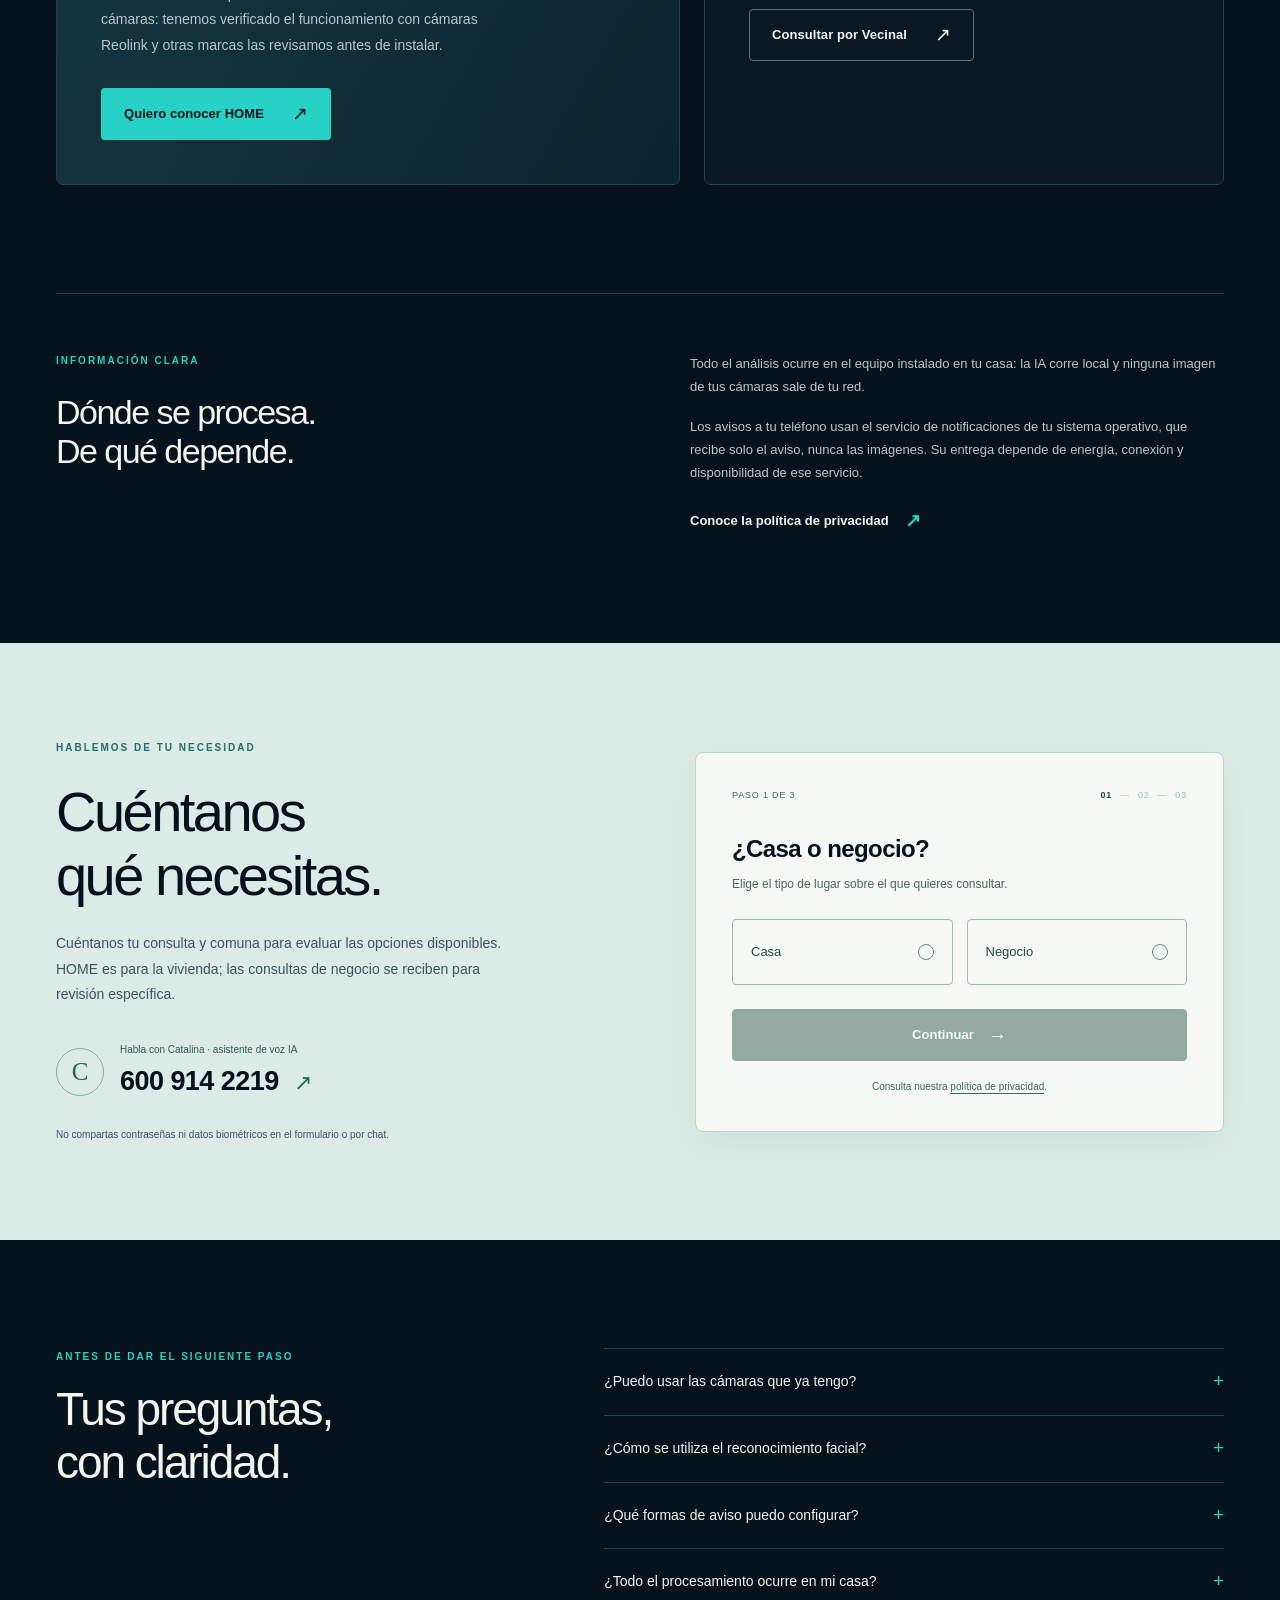
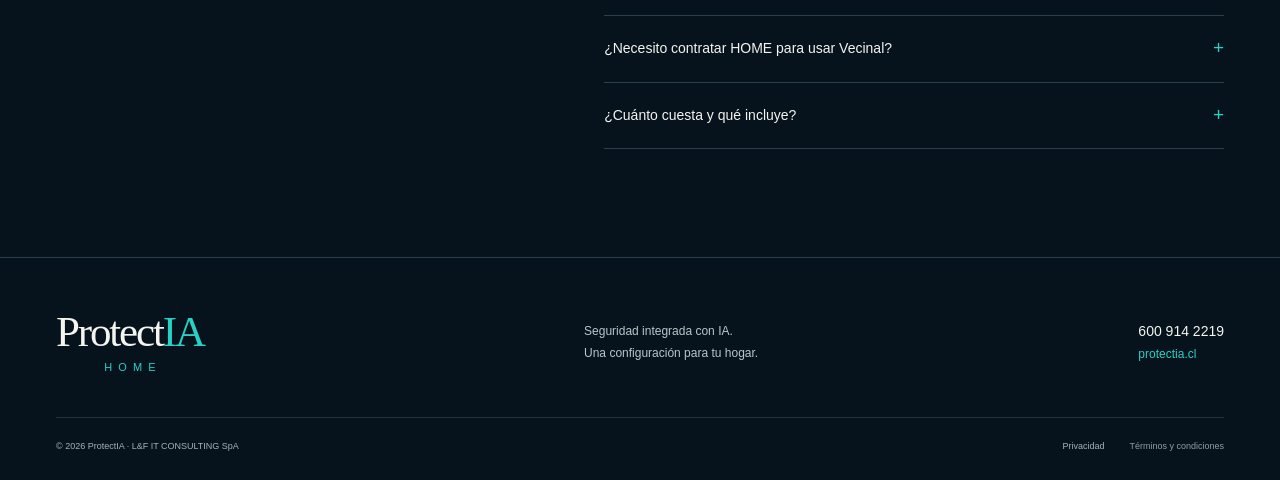
==== commit a86fd5d5: "Sitio: fuera el parlante y la disuasión por voz; avisos con foto + sirena Por ahora no se ofrece par" ====
--- a/index.html
+++ b/index.html
@@ -5,7 +5,7 @@
   <meta name="viewport" content="width=device-width, initial-scale=1, viewport-fit=cover">
 
   <title>ProtectIA HOME | Seguridad integrada con IA</title>
-  <meta name="description" content="ProtectIA HOME: pago único de $550.000 con equipo central, instalación y entrenamiento. Sin mensualidad, IA 100% local sobre las cámaras wifi que ya tienes. Habla con Catalina, asistente de voz con IA.">
+  <meta name="description" content="ProtectIA HOME: pago único de $550.000 con equipo central, instalación y entrenamiento. Sin mensualidad, IA 100% local sobre las cámaras wifi que ya tienes y avisos con la foto del evento. Habla con Catalina, asistente de voz con IA.">
 
   <!-- Open Graph. Se conservan tipo/idioma/URL de la fuente: no hay <link
        rel="canonical"> en el sitio y no se inventa uno acá. -->
@@ -14,7 +14,7 @@
   <meta property="og:site_name" content="ProtectIA HOME">
   <meta property="og:url" content="https://protectia.cl/">
   <meta property="og:title" content="ProtectIA HOME | Seguridad integrada con IA">
-  <meta property="og:description" content="ProtectIA HOME: pago único de $550.000 con equipo central, instalación y entrenamiento. Sin mensualidad, IA 100% local sobre las cámaras wifi que ya tienes. Habla con Catalina, asistente de voz con IA.">
+  <meta property="og:description" content="ProtectIA HOME: pago único de $550.000 con equipo central, instalación y entrenamiento. Sin mensualidad, IA 100% local sobre las cámaras wifi que ya tienes y avisos con la foto del evento. Habla con Catalina, asistente de voz con IA.">
   <meta property="og:image" content="https://protectia.cl/img/hero-web18-v1.png">
   <meta property="og:image:type" content="image/png">
   <meta property="og:image:width" content="1672">
@@ -79,7 +79,7 @@
     <div class="capability-strip wrap" id="pilares" aria-label="Componentes del ecosistema">
       <div><span class="tiny-index">01</span><p>Reconocimiento facial<span>Personas registradas</span></p></div>
       <div><span class="tiny-index">02</span><p>Cámaras compatibles<span>Evaluación por hogar</span></p></div>
-      <div><span class="tiny-index">03</span><p>Avisos y disuasión<span>App · voz opcional</span></p></div>
+      <div><span class="tiny-index">03</span><p>Avisos en tu teléfono<span>Con la foto del evento</span></p></div>
     </div>
 
     <!-- El valor de integrar — destino de #como-funciona ---------------------
@@ -92,7 +92,7 @@
           <h3>Más contexto para los avisos de tu casa.</h3>
           <p>ProtectIA HOME combina detección y verificación con IA para ayudar a decidir los avisos. También intervienen las reglas del sistema y el estado del servicio.</p>
           <p>El reconocimiento facial trabaja con personas previamente registradas y con la configuración de tu instalación.</p>
-          <p>Los avisos llegan a la app de tu teléfono, sin costo por aviso. También puedes sumar disuasión por voz con un parlante opcional. Por ahora no ofrecemos llamadas telefónicas de alarma.</p>
+          <p>Los avisos llegan a la app de tu teléfono con la foto del evento, sin costo por aviso. Desde la misma app puedes activar la sirena. Por ahora no ofrecemos llamadas telefónicas de alarma.</p>
           <p class="condition">Puede haber avisos incorrectos o eventos no detectados. La recepción depende de energía, conexión y servicios disponibles.</p>
           <a class="text-link" href="#contacto">Conversemos sobre tu hogar <span aria-hidden="true">↗</span></a>
         </div>
@@ -102,8 +102,8 @@
           <div class="flow-line" aria-hidden="true"></div>
           <div class="flow-node featured"><span class="node-number">IA</span><div><h4>ProtectIA HOME</h4><p>Detección · personas registradas · reglas</p></div></div>
           <div class="flow-line" aria-hidden="true"></div>
-          <div class="flow-node"><span class="node-number">03</span><div><h4>Avisos y disuasión</h4><p>App · voz opcional</p></div></div>
-          <p class="diagram-note">La disuasión por voz requiere un parlante opcional. Canales sujetos a la configuración de cada hogar.</p>
+          <div class="flow-node"><span class="node-number">03</span><div><h4>Avisos en tu teléfono</h4><p>Foto del evento · sirena desde la app</p></div></div>
+          <p class="diagram-note">La sirena se activa desde la app. Canales sujetos a la configuración de cada hogar.</p>
         </figure>
       </div>
     </section>
@@ -293,7 +293,7 @@
       <div class="faq-list">
         <details><summary>¿Puedo usar las cámaras que ya tengo?<span aria-hidden="true">+</span></summary><p>Funciona con las cámaras wifi que ya tienes. En la revisión de tu caso validamos compatibilidad antes de cotizar. No vendemos cámaras. Hoy tenemos verificado el funcionamiento con cámaras Reolink; otras marcas las revisamos antes de instalar. Consultar no exige enviar contraseñas.</p></details>
         <details><summary>¿Cómo se utiliza el reconocimiento facial?<span aria-hidden="true">+</span></summary><p>Se utiliza con personas previamente registradas y configuración por instalación. Su funcionamiento y disponibilidad se validan para cada hogar; la IA puede equivocarse.</p></details>
-        <details><summary>¿Qué formas de aviso puedo configurar?<span aria-hidden="true">+</span></summary><p>Los avisos llegan a la app de tu teléfono y van incluidos, sin costo por aviso. Puedes sumar disuasión por voz con un parlante opcional. Por ahora no ofrecemos llamadas telefónicas de alarma. La recepción depende de energía, conexión y del servicio de notificaciones de tu teléfono.</p></details>
+        <details><summary>¿Qué formas de aviso puedo configurar?<span aria-hidden="true">+</span></summary><p>Los avisos llegan a la app de tu teléfono con la foto del evento y van incluidos, sin costo por aviso. Desde la app puedes activar la sirena. Por ahora no ofrecemos llamadas telefónicas de alarma. La recepción depende de energía, conexión y del servicio de notificaciones de tu teléfono.</p></details>
         <details><summary>¿Todo el procesamiento ocurre en mi casa?<span aria-hidden="true">+</span></summary><p>Sí. Todo el análisis, incluida la IA, ocurre en el equipo instalado en tu casa: ninguna imagen de tus cámaras sale de tu red ni se envía a un servicio de IA externo. Solo los avisos salen, por el servicio de notificaciones de tu teléfono, que recibe el aviso y nunca las imágenes.</p></details>
         <details><summary>¿Necesito contratar HOME para usar Vecinal?<span aria-hidden="true">+</span></summary><p>No. Comunidad Vecinal es una propuesta gratuita y separada del servicio HOME. Puedes consultar por sus opciones de acceso de forma independiente.</p></details>
         <details><summary>¿Cuánto cuesta y qué incluye?<span aria-hidden="true">+</span></summary><p>$550.000 una sola vez: el equipo central, la instalación y el entrenamiento para usar el sistema. No hay mensualidad ni contrato: el sistema queda tuyo y los avisos a tu teléfono están incluidos. Lo único que sigues pagando es tu luz y tu internet. Funciona con las cámaras wifi que ya tienes: no vendemos cámaras.</p></details>
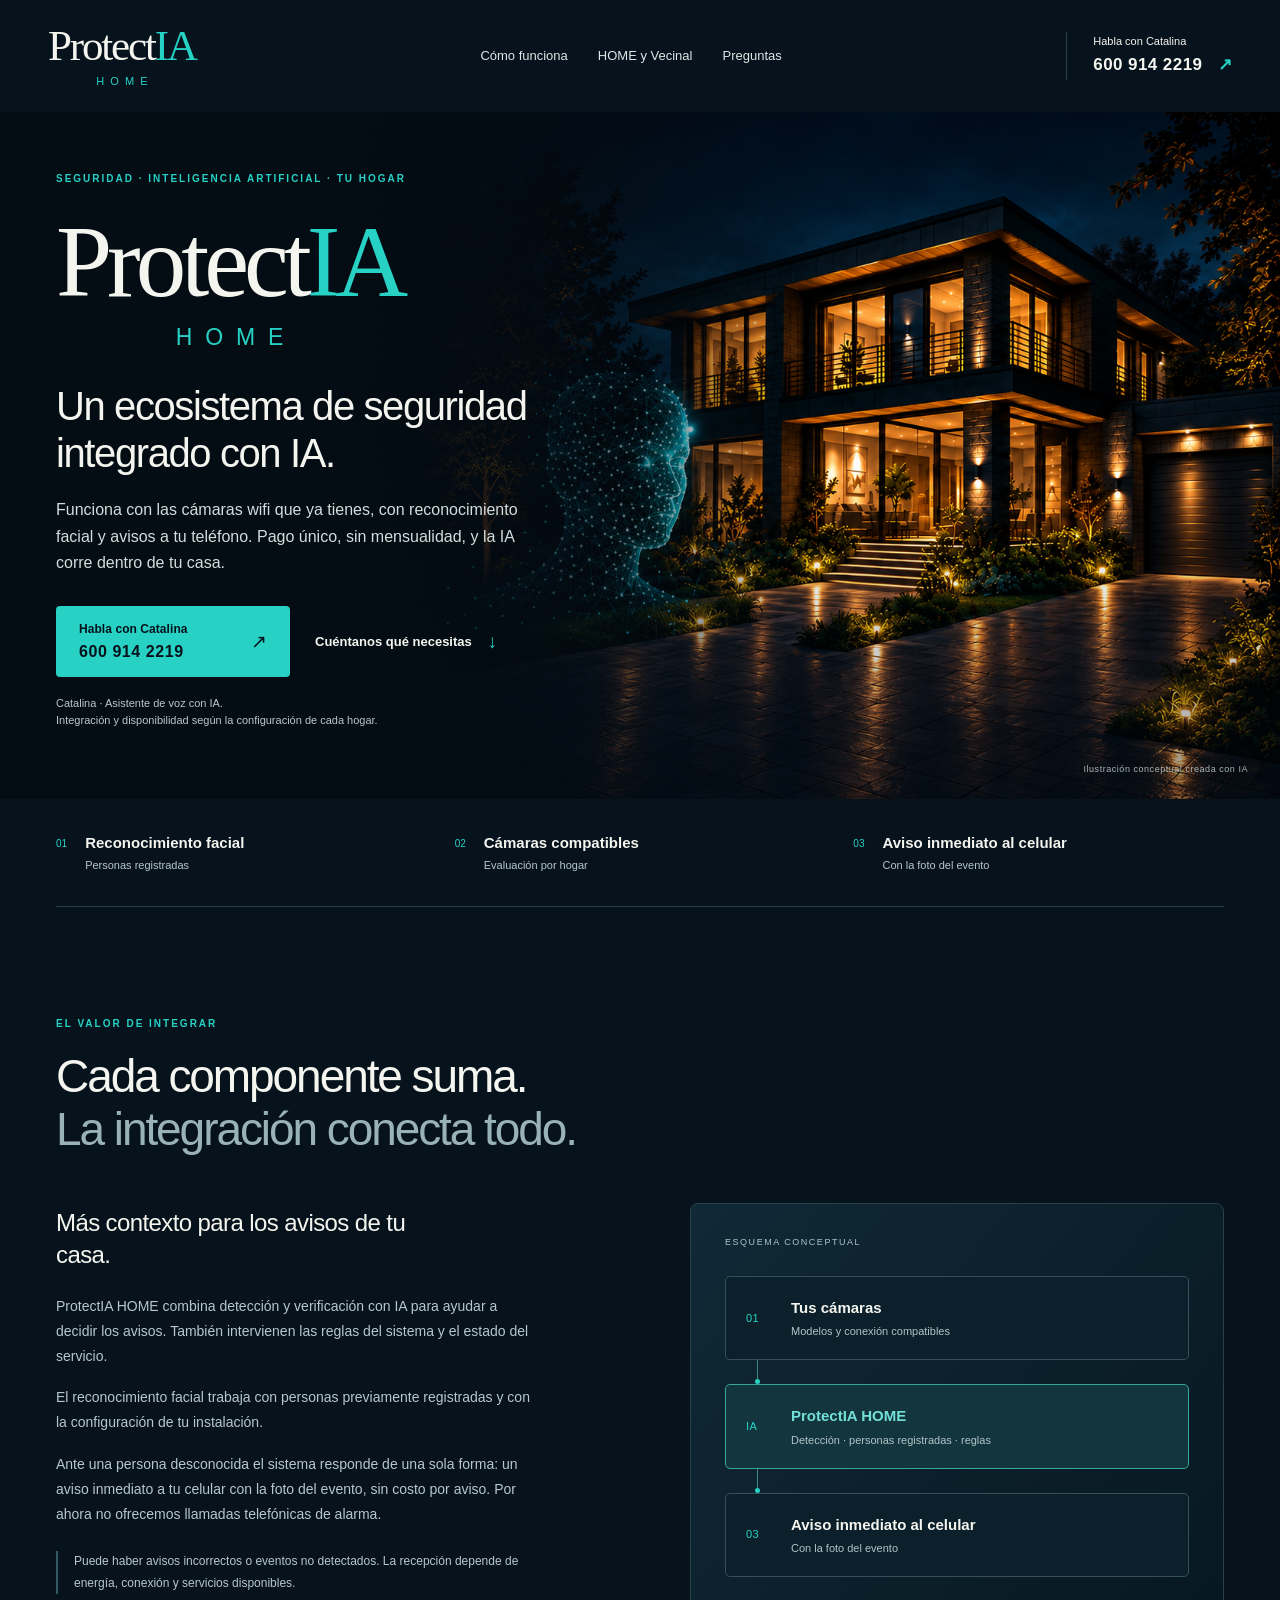
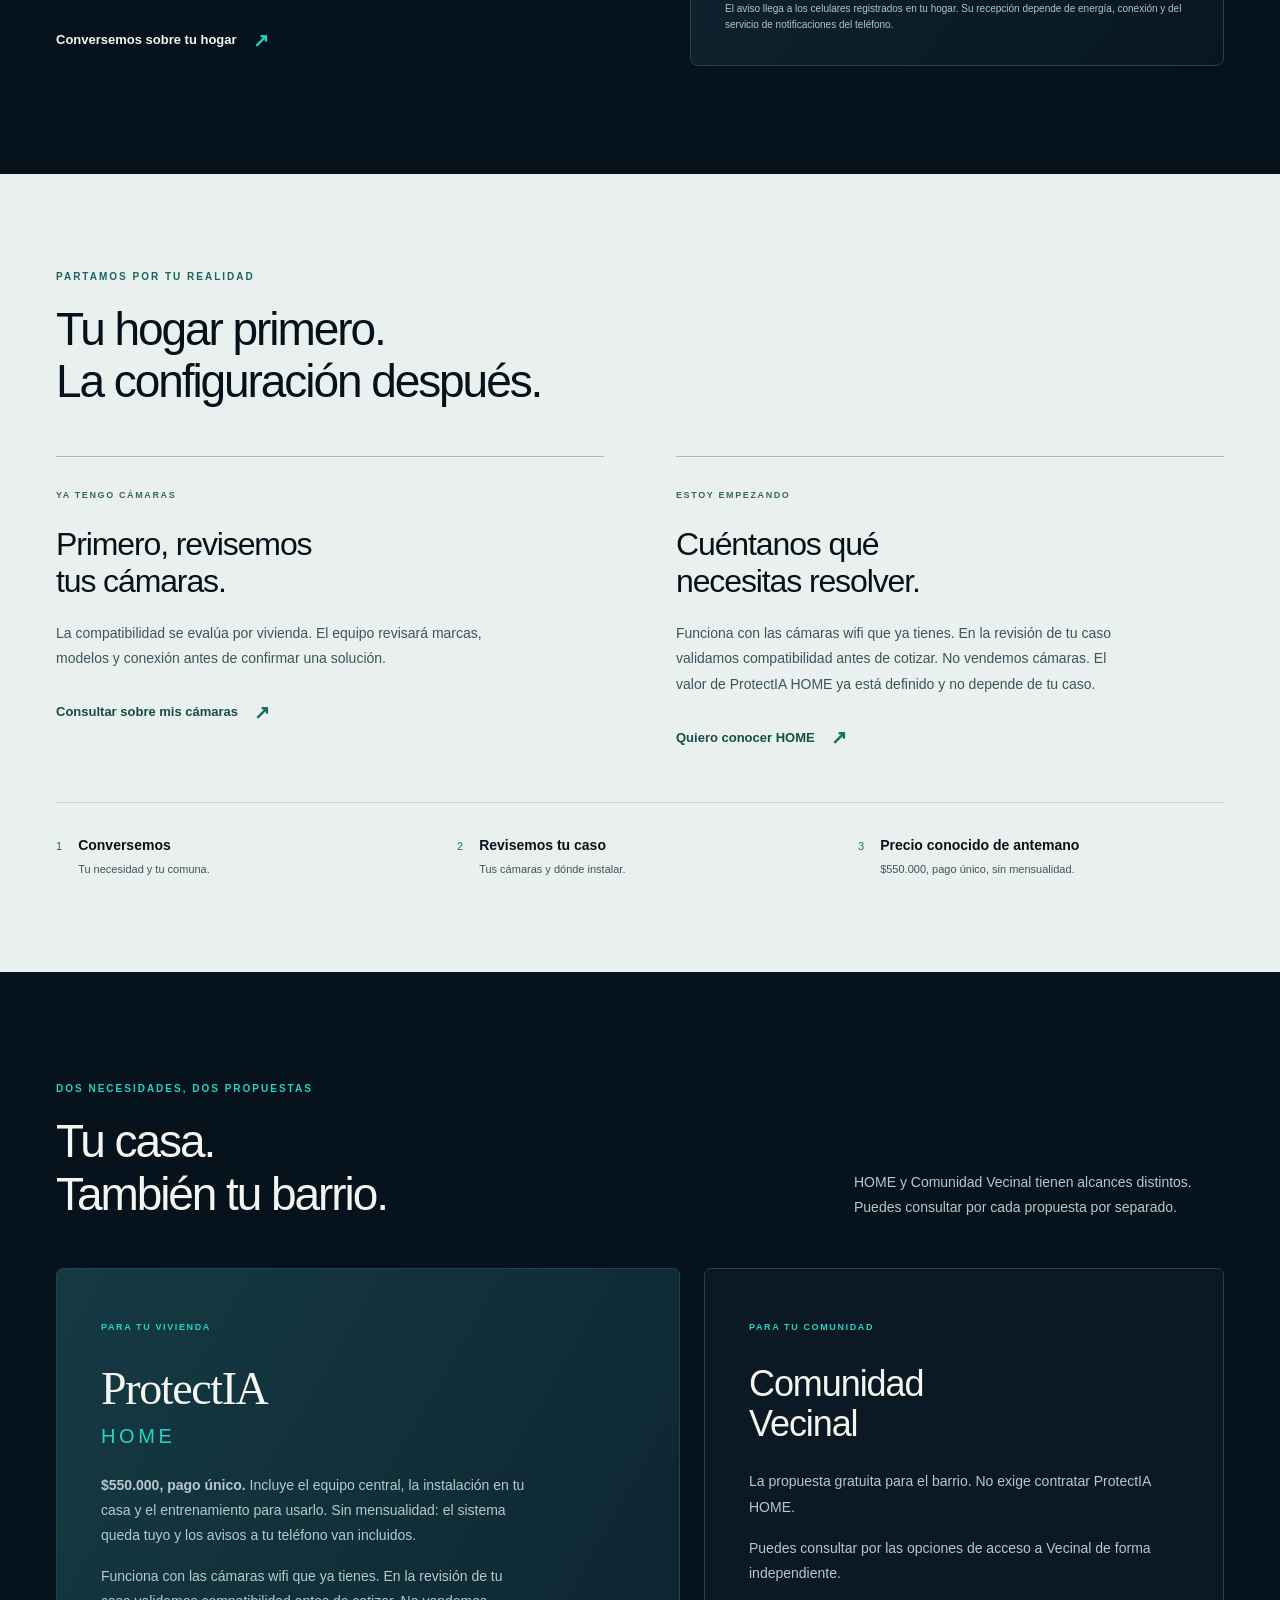
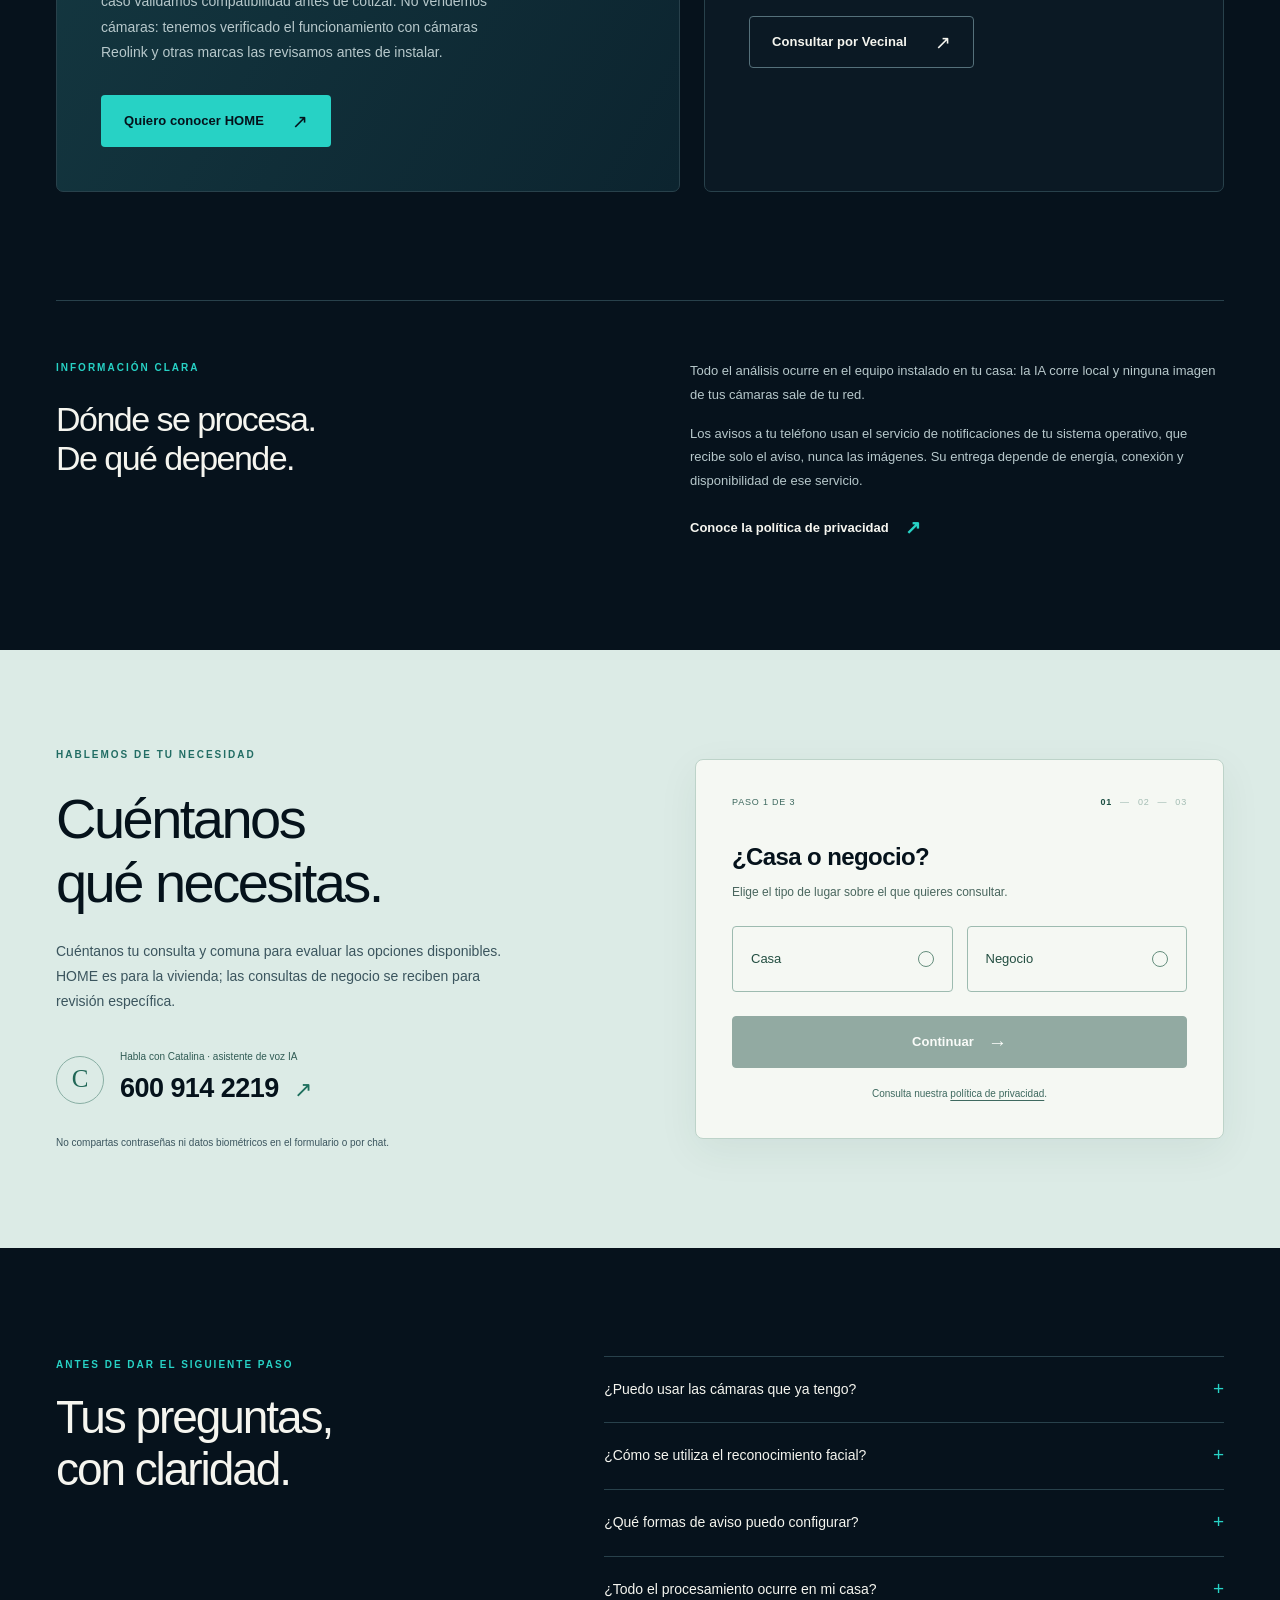
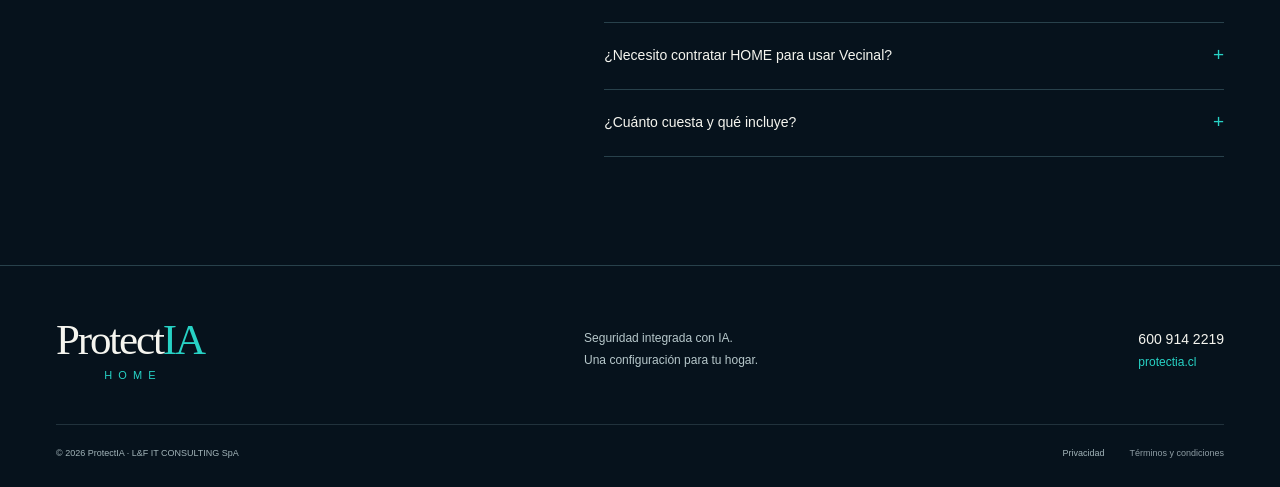
==== commit 23c549d4: "Sitio: una sola respuesta ante un desconocido — aviso al celular con la foto Sale también la sirena " ====
--- a/index.html
+++ b/index.html
@@ -5,7 +5,7 @@
   <meta name="viewport" content="width=device-width, initial-scale=1, viewport-fit=cover">
 
   <title>ProtectIA HOME | Seguridad integrada con IA</title>
-  <meta name="description" content="ProtectIA HOME: pago único de $550.000 con equipo central, instalación y entrenamiento. Sin mensualidad, IA 100% local sobre las cámaras wifi que ya tienes y avisos con la foto del evento. Habla con Catalina, asistente de voz con IA.">
+  <meta name="description" content="ProtectIA HOME: pago único de $550.000 con equipo central, instalación y entrenamiento. Sin mensualidad, IA 100% local sobre las cámaras wifi que ya tienes y aviso inmediato al celular con la foto del evento. Habla con Catalina, asistente de voz con IA.">
 
   <!-- Open Graph. Se conservan tipo/idioma/URL de la fuente: no hay <link
        rel="canonical"> en el sitio y no se inventa uno acá. -->
@@ -14,7 +14,7 @@
   <meta property="og:site_name" content="ProtectIA HOME">
   <meta property="og:url" content="https://protectia.cl/">
   <meta property="og:title" content="ProtectIA HOME | Seguridad integrada con IA">
-  <meta property="og:description" content="ProtectIA HOME: pago único de $550.000 con equipo central, instalación y entrenamiento. Sin mensualidad, IA 100% local sobre las cámaras wifi que ya tienes y avisos con la foto del evento. Habla con Catalina, asistente de voz con IA.">
+  <meta property="og:description" content="ProtectIA HOME: pago único de $550.000 con equipo central, instalación y entrenamiento. Sin mensualidad, IA 100% local sobre las cámaras wifi que ya tienes y aviso inmediato al celular con la foto del evento. Habla con Catalina, asistente de voz con IA.">
   <meta property="og:image" content="https://protectia.cl/img/hero-web18-v1.png">
   <meta property="og:image:type" content="image/png">
   <meta property="og:image:width" content="1672">
@@ -79,7 +79,7 @@
     <div class="capability-strip wrap" id="pilares" aria-label="Componentes del ecosistema">
       <div><span class="tiny-index">01</span><p>Reconocimiento facial<span>Personas registradas</span></p></div>
       <div><span class="tiny-index">02</span><p>Cámaras compatibles<span>Evaluación por hogar</span></p></div>
-      <div><span class="tiny-index">03</span><p>Avisos en tu teléfono<span>Con la foto del evento</span></p></div>
+      <div><span class="tiny-index">03</span><p>Aviso inmediato al celular<span>Con la foto del evento</span></p></div>
     </div>
 
     <!-- El valor de integrar — destino de #como-funciona ---------------------
@@ -92,7 +92,7 @@
           <h3>Más contexto para los avisos de tu casa.</h3>
           <p>ProtectIA HOME combina detección y verificación con IA para ayudar a decidir los avisos. También intervienen las reglas del sistema y el estado del servicio.</p>
           <p>El reconocimiento facial trabaja con personas previamente registradas y con la configuración de tu instalación.</p>
-          <p>Los avisos llegan a la app de tu teléfono con la foto del evento, sin costo por aviso. Desde la misma app puedes activar la sirena. Por ahora no ofrecemos llamadas telefónicas de alarma.</p>
+          <p>Ante una persona desconocida el sistema responde de una sola forma: un aviso inmediato a tu celular con la foto del evento, sin costo por aviso. Por ahora no ofrecemos llamadas telefónicas de alarma.</p>
           <p class="condition">Puede haber avisos incorrectos o eventos no detectados. La recepción depende de energía, conexión y servicios disponibles.</p>
           <a class="text-link" href="#contacto">Conversemos sobre tu hogar <span aria-hidden="true">↗</span></a>
         </div>
@@ -102,8 +102,8 @@
           <div class="flow-line" aria-hidden="true"></div>
           <div class="flow-node featured"><span class="node-number">IA</span><div><h4>ProtectIA HOME</h4><p>Detección · personas registradas · reglas</p></div></div>
           <div class="flow-line" aria-hidden="true"></div>
-          <div class="flow-node"><span class="node-number">03</span><div><h4>Avisos en tu teléfono</h4><p>Foto del evento · sirena desde la app</p></div></div>
-          <p class="diagram-note">La sirena se activa desde la app. Canales sujetos a la configuración de cada hogar.</p>
+          <div class="flow-node"><span class="node-number">03</span><div><h4>Aviso inmediato al celular</h4><p>Con la foto del evento</p></div></div>
+          <p class="diagram-note">El aviso llega a los celulares registrados en tu hogar. Su recepción depende de energía, conexión y del servicio de notificaciones del teléfono.</p>
         </figure>
       </div>
     </section>
@@ -293,7 +293,7 @@
       <div class="faq-list">
         <details><summary>¿Puedo usar las cámaras que ya tengo?<span aria-hidden="true">+</span></summary><p>Funciona con las cámaras wifi que ya tienes. En la revisión de tu caso validamos compatibilidad antes de cotizar. No vendemos cámaras. Hoy tenemos verificado el funcionamiento con cámaras Reolink; otras marcas las revisamos antes de instalar. Consultar no exige enviar contraseñas.</p></details>
         <details><summary>¿Cómo se utiliza el reconocimiento facial?<span aria-hidden="true">+</span></summary><p>Se utiliza con personas previamente registradas y configuración por instalación. Su funcionamiento y disponibilidad se validan para cada hogar; la IA puede equivocarse.</p></details>
-        <details><summary>¿Qué formas de aviso puedo configurar?<span aria-hidden="true">+</span></summary><p>Los avisos llegan a la app de tu teléfono con la foto del evento y van incluidos, sin costo por aviso. Desde la app puedes activar la sirena. Por ahora no ofrecemos llamadas telefónicas de alarma. La recepción depende de energía, conexión y del servicio de notificaciones de tu teléfono.</p></details>
+        <details><summary>¿Qué formas de aviso puedo configurar?<span aria-hidden="true">+</span></summary><p>Una sola: el aviso inmediato a tu celular con la foto del evento, incluido y sin costo por aviso. Por ahora no ofrecemos llamadas telefónicas de alarma. La recepción depende de energía, conexión y del servicio de notificaciones de tu teléfono.</p></details>
         <details><summary>¿Todo el procesamiento ocurre en mi casa?<span aria-hidden="true">+</span></summary><p>Sí. Todo el análisis, incluida la IA, ocurre en el equipo instalado en tu casa: ninguna imagen de tus cámaras sale de tu red ni se envía a un servicio de IA externo. Solo los avisos salen, por el servicio de notificaciones de tu teléfono, que recibe el aviso y nunca las imágenes.</p></details>
         <details><summary>¿Necesito contratar HOME para usar Vecinal?<span aria-hidden="true">+</span></summary><p>No. Comunidad Vecinal es una propuesta gratuita y separada del servicio HOME. Puedes consultar por sus opciones de acceso de forma independiente.</p></details>
         <details><summary>¿Cuánto cuesta y qué incluye?<span aria-hidden="true">+</span></summary><p>$550.000 una sola vez: el equipo central, la instalación y el entrenamiento para usar el sistema. No hay mensualidad ni contrato: el sistema queda tuyo y los avisos a tu teléfono están incluidos. Lo único que sigues pagando es tu luz y tu internet. Funciona con las cámaras wifi que ya tienes: no vendemos cámaras.</p></details>
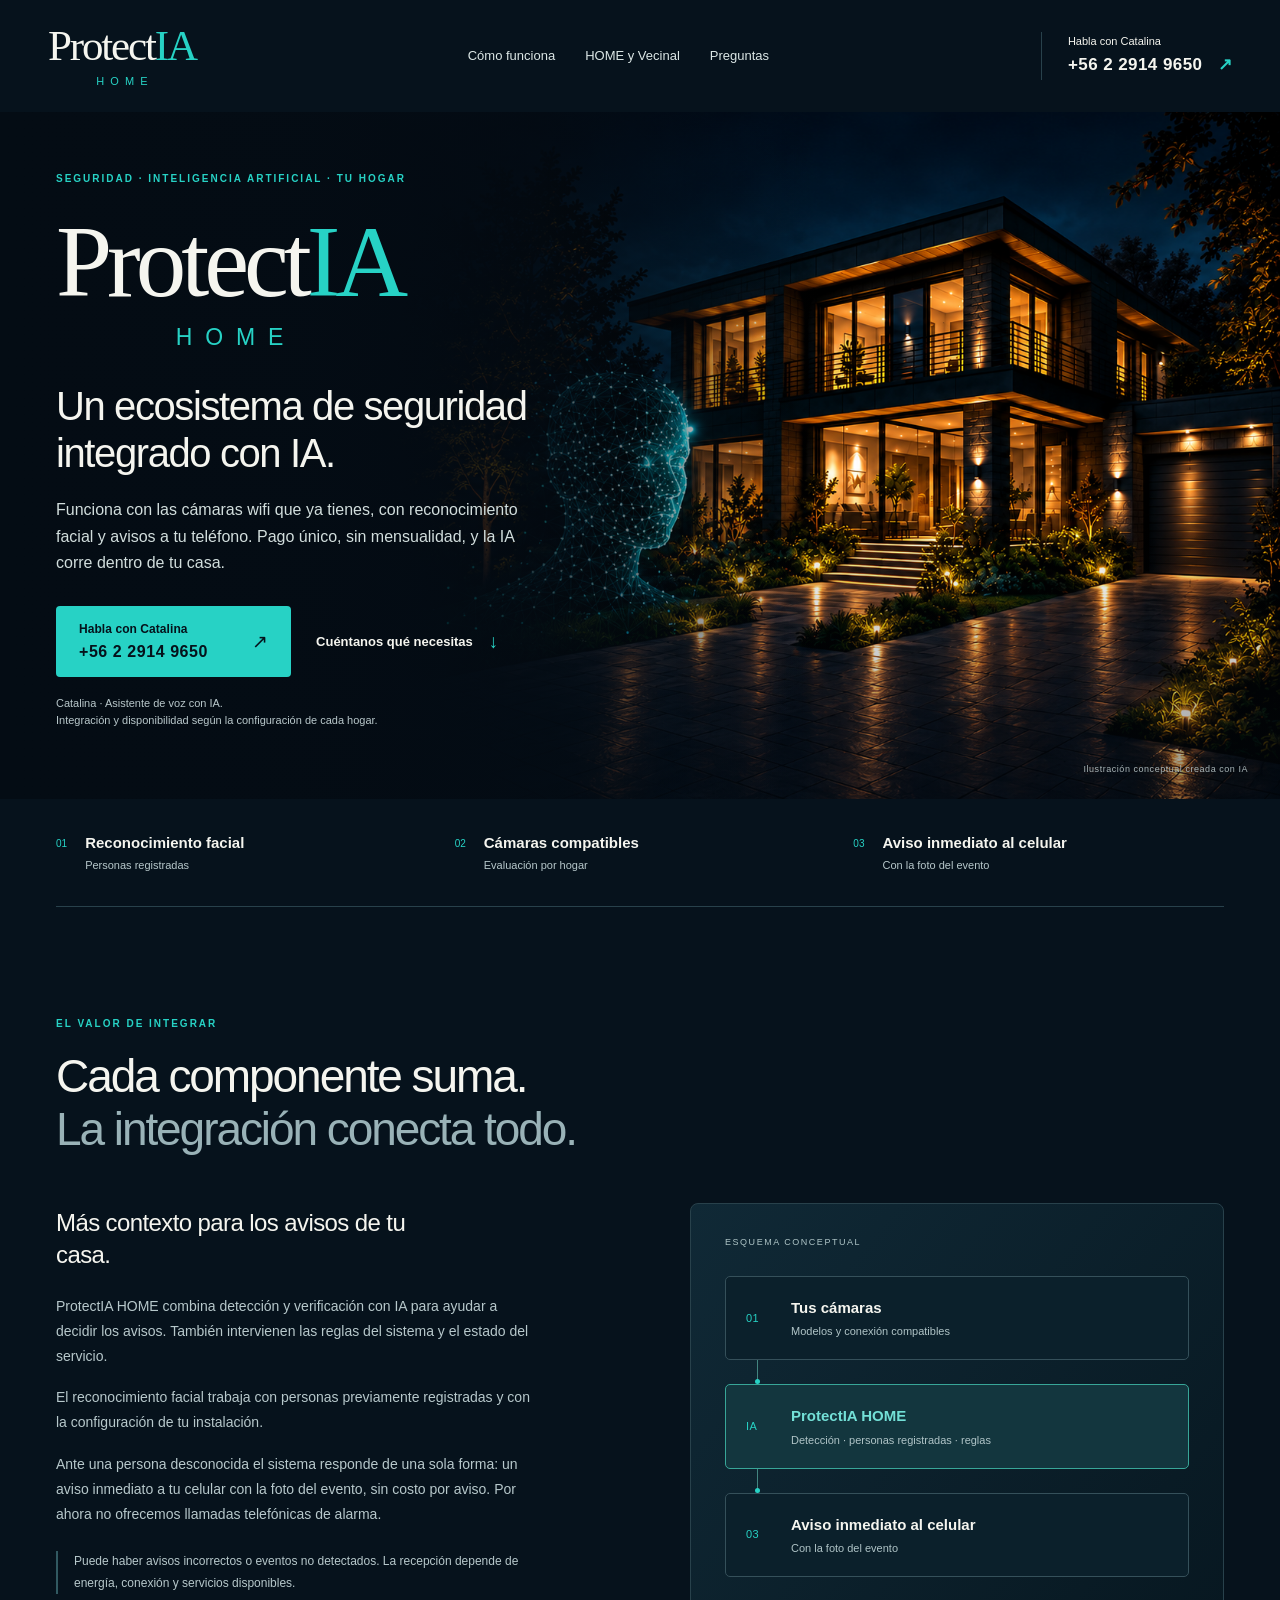
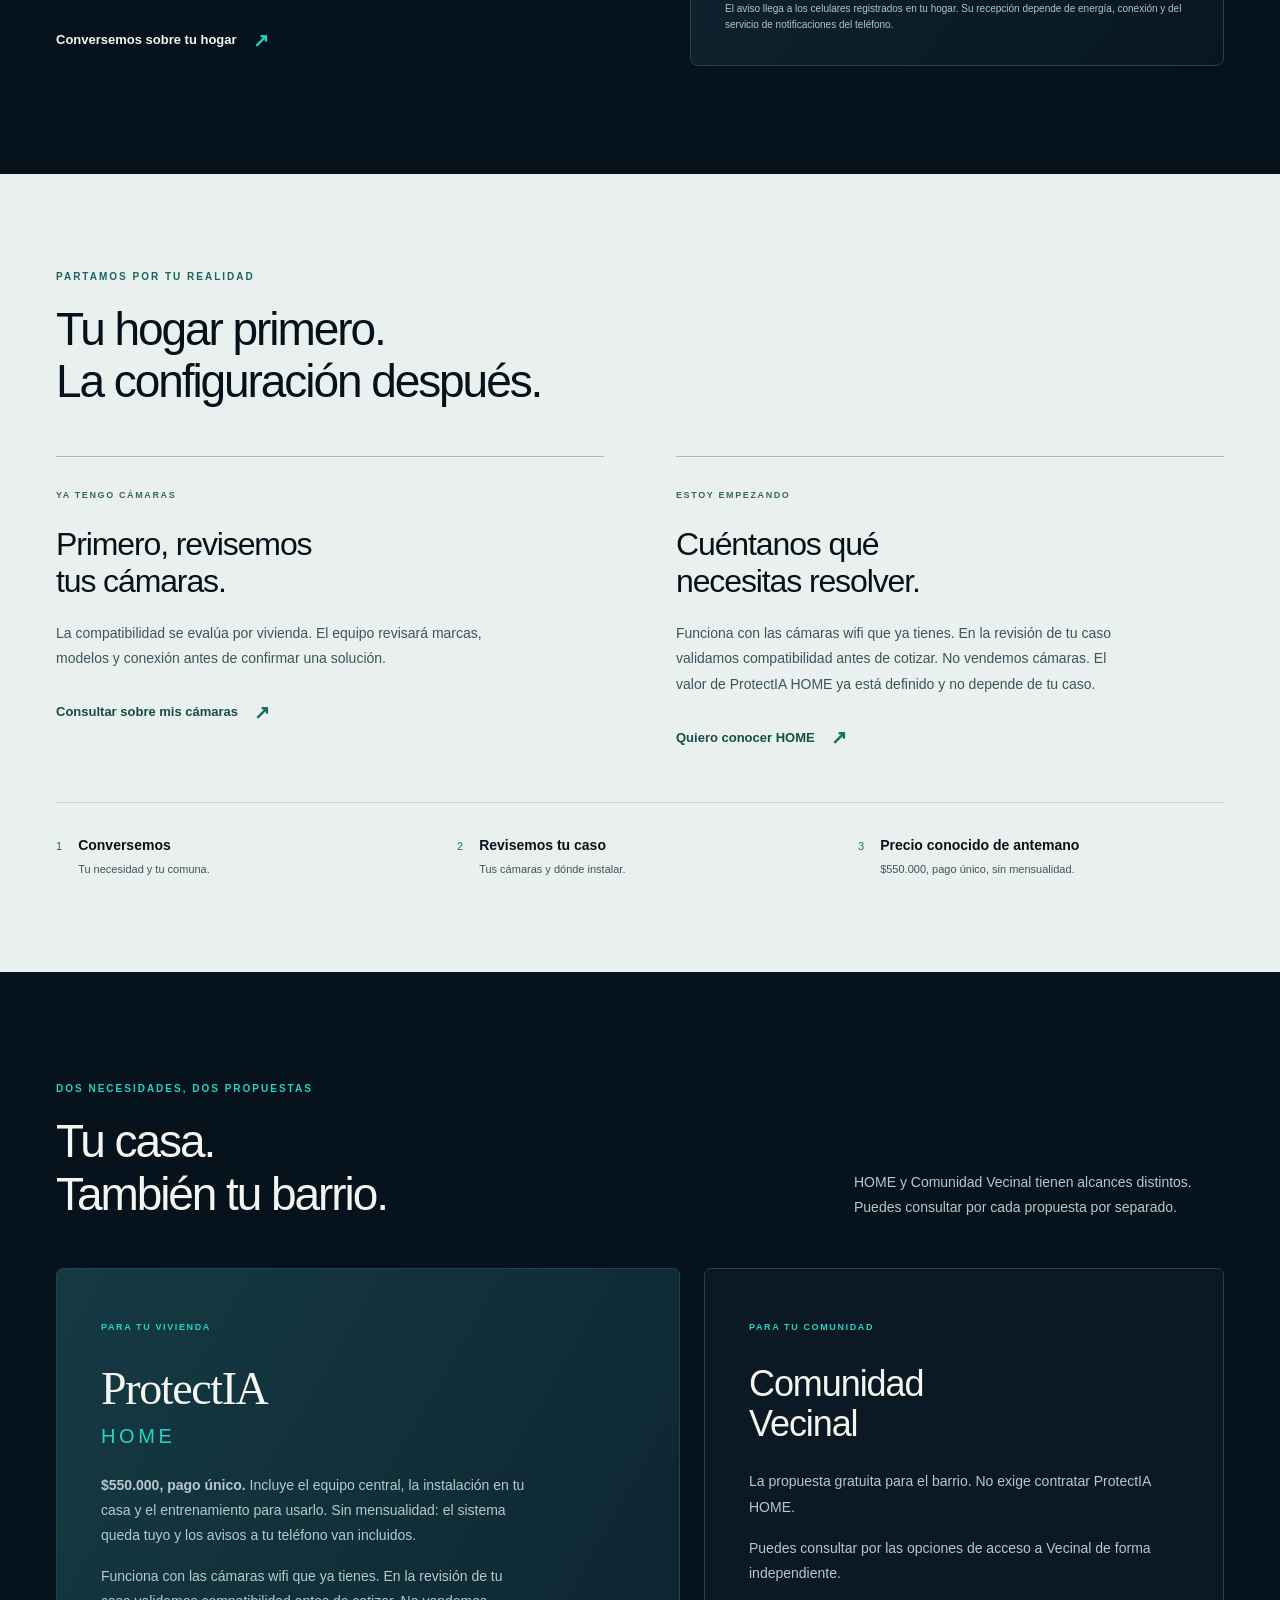
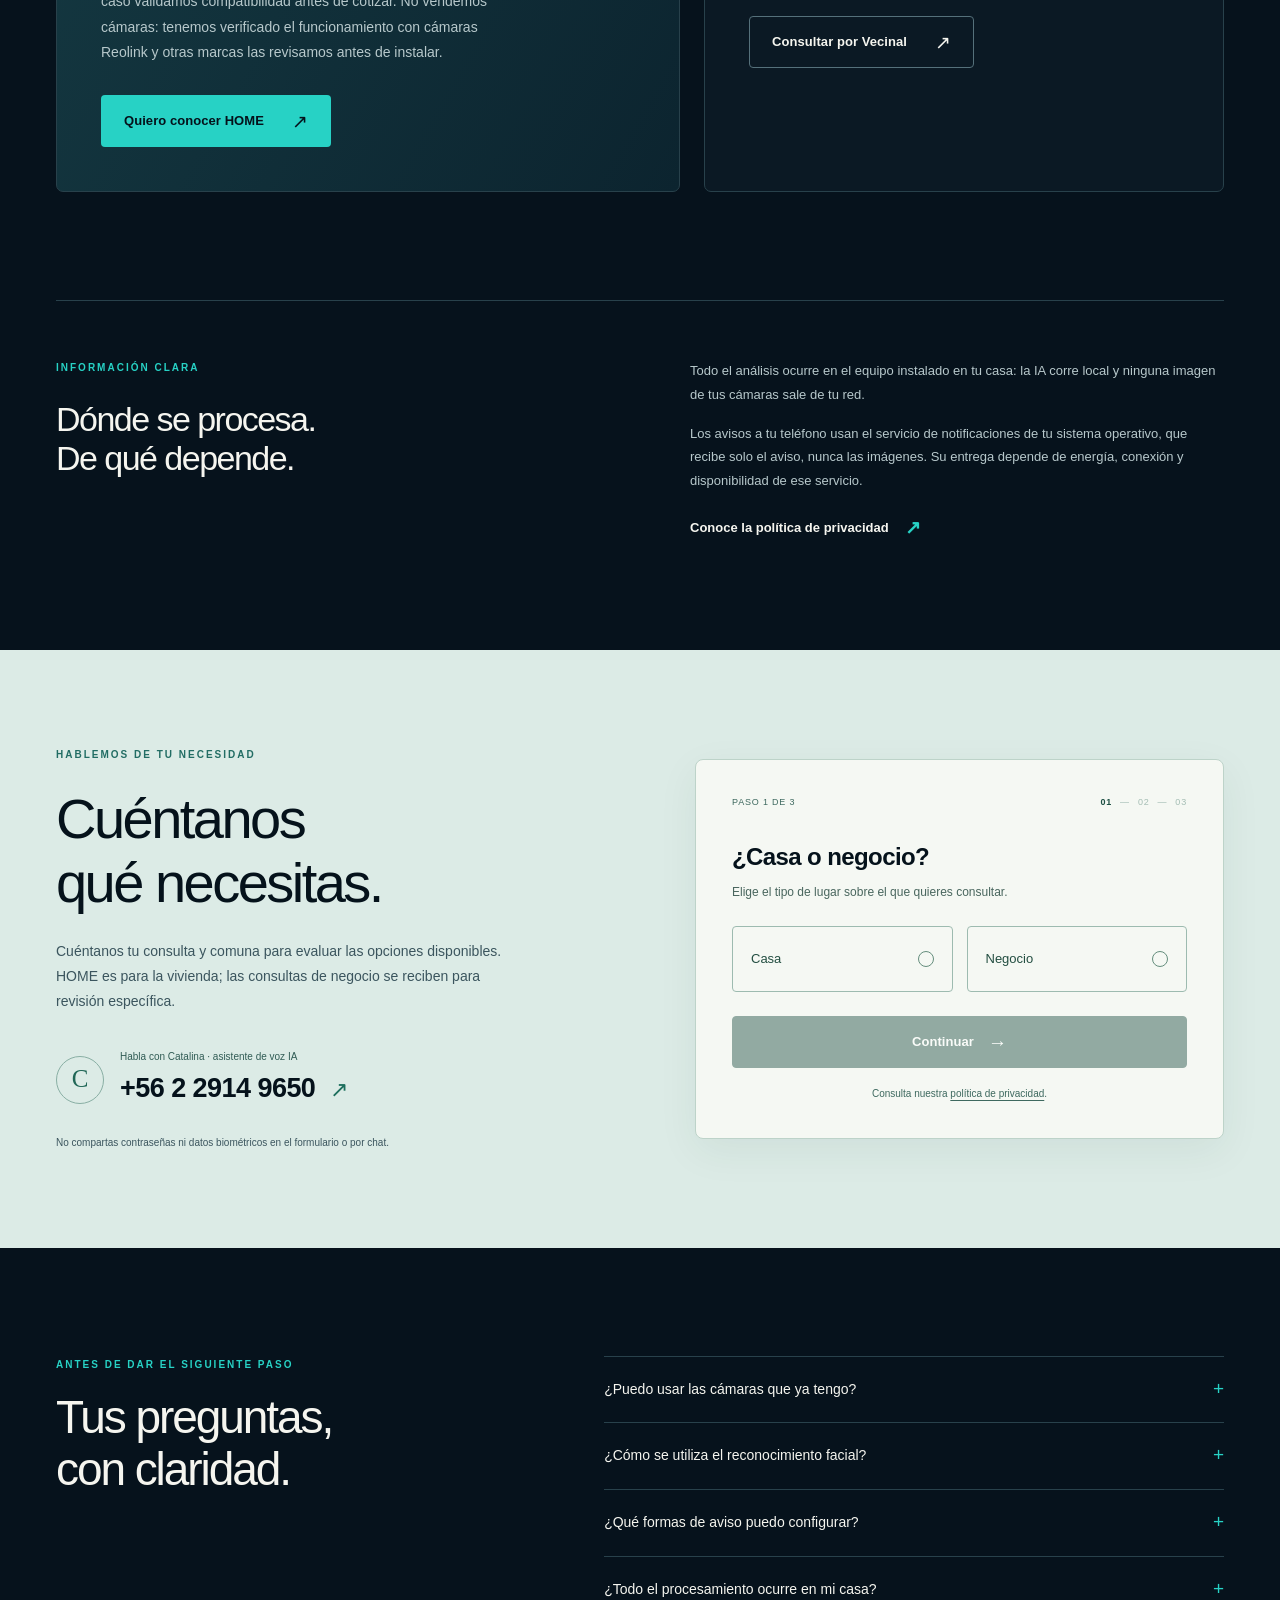
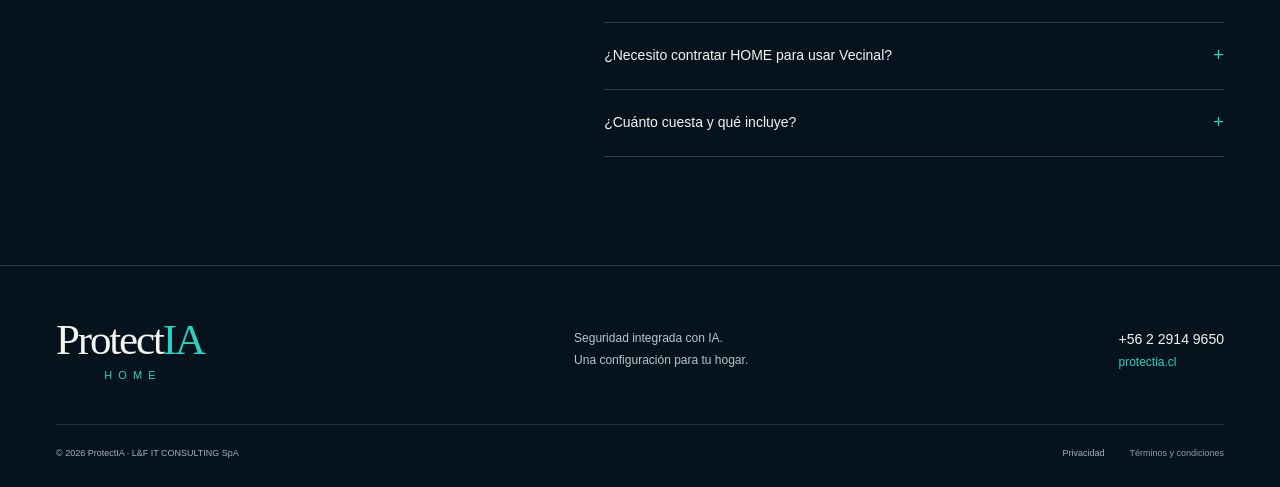
==== commit 0f38e3cb: "Cambia número comercial a +56 2 2914 9650 (600 dado de baja)" ====
--- a/index.html
+++ b/index.html
@@ -50,7 +50,7 @@
       <a href="#como-funciona">Cómo funciona</a><a href="#plan">HOME y Vecinal</a><a href="#faq">Preguntas</a>
     </nav>
 
-    <a class="header-contact" href="tel:6009142219"><span>Habla con Catalina</span><strong>600 914 2219 <span aria-hidden="true">↗</span></strong></a>
+    <a class="header-contact" href="tel:+56229149650"><span>Habla con Catalina</span><strong>+56 2 2914 9650 <span aria-hidden="true">↗</span></strong></a>
   </header>
 
   <main id="contenido">
@@ -67,7 +67,7 @@
         <h1 id="hero-title">Un ecosistema de seguridad<br class="desktop-break"> integrado con IA.</h1>
         <p class="hero-intro">Funciona con las cámaras wifi que ya tienes, con reconocimiento facial y avisos a tu teléfono. Pago único, sin mensualidad, y la IA corre dentro de tu casa.</p>
         <div class="hero-actions">
-          <a class="button primary hero-call" href="tel:6009142219"><span class="call-label">Habla con Catalina<small>600 914 2219</small></span><span aria-hidden="true">↗</span></a>
+          <a class="button primary hero-call" href="tel:+56229149650"><span class="call-label">Habla con Catalina<small>+56 2 2914 9650</small></span><span aria-hidden="true">↗</span></a>
           <a class="text-link" href="#contacto">Cuéntanos qué necesitas <span aria-hidden="true">↓</span></a>
         </div>
         <p class="hero-condition">Catalina · Asistente de voz con IA.<br>Integración y disponibilidad según la configuración de cada hogar.</p>
@@ -153,7 +153,7 @@
           <h3>Comunidad<br>Vecinal</h3>
           <p>La propuesta gratuita para el barrio. No exige contratar ProtectIA HOME.</p>
           <p>Puedes consultar por las opciones de acceso a Vecinal de forma independiente.</p>
-          <a class="button outline" href="tel:6009142219">Consultar por Vecinal <span aria-hidden="true">↗</span></a>
+          <a class="button outline" href="tel:+56229149650">Consultar por Vecinal <span aria-hidden="true">↗</span></a>
         </article>
       </div>
     </section>
@@ -179,7 +179,7 @@
         <p class="eyebrow">HABLEMOS DE TU NECESIDAD</p>
         <h2 id="contact-title">Cuéntanos<br>qué necesitas.</h2>
         <p>Cuéntanos tu consulta y comuna para evaluar las opciones disponibles. HOME es para la vivienda; las consultas de negocio se reciben para revisión específica.</p>
-        <a class="catalina" href="tel:6009142219"><span class="catalina-mark" aria-hidden="true">C</span><span><small>Habla con Catalina · asistente de voz IA</small><strong>600 914 2219 <span aria-hidden="true">↗</span></strong></span></a>
+        <a class="catalina" href="tel:+56229149650"><span class="catalina-mark" aria-hidden="true">C</span><span><small>Habla con Catalina · asistente de voz IA</small><strong>+56 2 2914 9650 <span aria-hidden="true">↗</span></strong></span></a>
         <p class="contact-note">No compartas contraseñas ni datos biométricos en el formulario o por chat.</p>
       </div>
 
@@ -278,7 +278,7 @@
                y la reutiliza para los estados de envío. -->
           <p class="wizard-nota" id="wizard-nota" role="status">
             Por ahora, puedes consultar con Catalina en el
-            <a href="tel:6009142219">600 914 2219</a>.
+            <a href="tel:+56229149650">+56 2 2914 9650</a>.
           </p>
         </fieldset>
 
@@ -306,7 +306,7 @@
     <div class="wrap footer-top">
       <a class="wordmark wordmark-small" href="#top" aria-label="ProtectIA HOME, inicio"><span>Protect<span class="ia">IA</span></span><span class="home">HOME</span></a>
       <p>Seguridad integrada con IA.<br>Una configuración para tu hogar.</p>
-      <div><a href="tel:6009142219">600 914 2219</a><span>protectia.cl</span></div>
+      <div><a href="tel:+56229149650">+56 2 2914 9650</a><span>protectia.cl</span></div>
     </div>
     <div class="wrap footer-bottom">
       <span>© 2026 ProtectIA · L&amp;F IT CONSULTING SpA</span>
